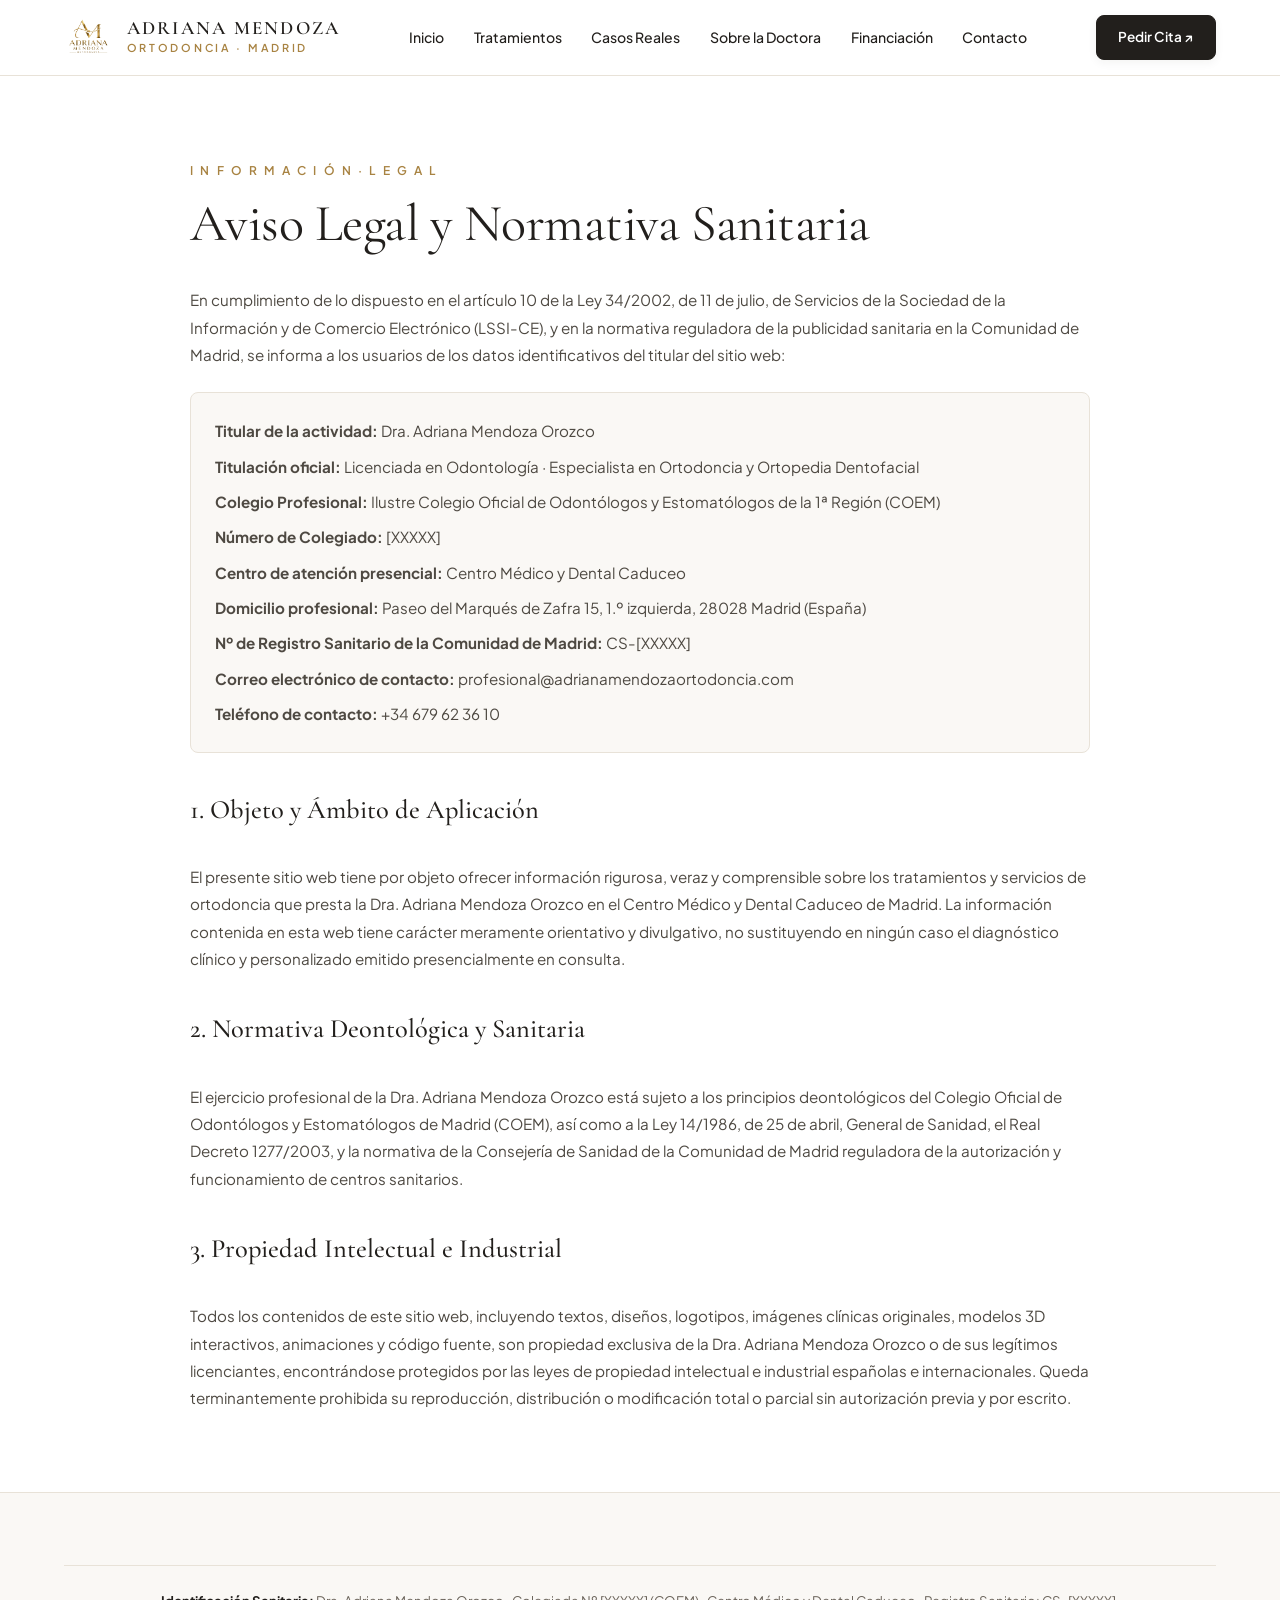
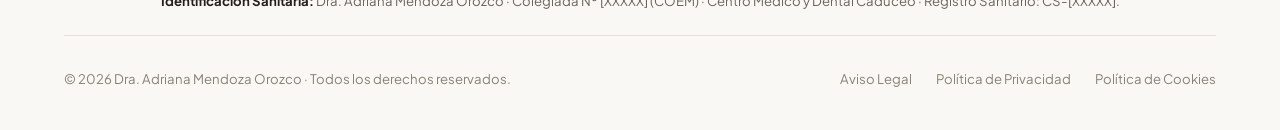
==== aviso-legal.html @ c7dea071 "Add files via upload" ====
<!DOCTYPE html>
<html lang="es">
<head>
  <meta charset="UTF-8">
  <meta name="viewport" content="width=device-width, initial-scale=1.0">
  <title>Aviso Legal y Datos Identificativos | Dra. Adriana Mendoza Orozco</title>
  <meta name="description" content="Información legal y datos identificativos de la Dra. Adriana Mendoza Orozco, ortodoncista colegiada en Madrid (COEM). Centro Médico y Dental Caduceo.">
  <link rel="canonical" href="https://adrianamendozaortodoncia.com/aviso-legal.html">

  <link rel="icon" type="image/png" href="img/logo.png">
  <link rel="preconnect" href="https://fonts.googleapis.com">
  <link rel="preconnect" href="https://fonts.gstatic.com" crossorigin>
  <link href="https://fonts.googleapis.com/css2?family=Cormorant+Garamond:ital,wght@0,400;0,500;0,600;0,700;1,400;1,600&family=Plus+Jakarta+Sans:wght@300;400;500;600;700&display=swap" rel="stylesheet">
  <link rel="stylesheet" href="css/main.css">
</head>
<body>

  <!-- Sticky Header -->
  <header class="site-header" id="siteHeader">
    <div class="container header-container">
      <a href="index.html" class="header-brand" aria-label="Dra. Adriana Mendoza Orozco">
        <img src="img/logo.png" alt="Logotipo Dra. Adriana Mendoza" class="header-logo">
        <div class="header-brand-info">
          <span class="header-brand-name">Adriana Mendoza</span>
          <span class="header-brand-sub">Ortodoncia · Madrid</span>
        </div>
      </a>

      <nav class="nav-desktop" aria-label="Navegación principal">
        <a href="index.html" class="nav-item">Inicio</a>
        <a href="tratamientos.html" class="nav-item">Tratamientos</a>
        <a href="casos-reales.html" class="nav-item">Casos Reales</a>
        <a href="sobre-la-doctora.html" class="nav-item">Sobre la Doctora</a>
        <a href="financiacion-y-primera-visita.html" class="nav-item">Financiación</a>
        <a href="contacto.html" class="nav-item">Contacto</a>
      </nav>

      <div class="header-actions">
        <a href="contacto.html" class="btn btn-primary header-cta-btn">Pedir Cita ↗</a>
        <button class="mobile-toggle" id="mobileMenuToggle" aria-label="Abrir menú" aria-expanded="false">☰</button>
      </div>
    </div>
  </header>

  <!-- Page Content -->
  <main class="container container-narrow section-padding">
    <span class="overline">I N F O R M A C I Ó N · L E G A L</span>
    <h1 class="h1-title" style="margin-bottom: 2rem;">Aviso Legal y Normativa Sanitaria</h1>

    <div style="font-size: 0.95rem; line-height: 1.8; color: var(--color-text-body); display: flex; flex-direction: column; gap: 1.5rem;">
      <p>
        En cumplimiento de lo dispuesto en el artículo 10 de la Ley 34/2002, de 11 de julio, de Servicios de la Sociedad de la Información y de Comercio Electrónico (LSSI-CE), y en la normativa reguladora de la publicidad sanitaria en la Comunidad de Madrid, se informa a los usuarios de los datos identificativos del titular del sitio web:
      </p>

      <div style="background: var(--color-bg-warm); border: 1px solid var(--color-border); border-radius: var(--radius-sm); padding: 1.5rem;">
        <ul style="list-style: none; display: flex; flex-direction: column; gap: 0.5rem;">
          <li><strong>Titular de la actividad:</strong> Dra. Adriana Mendoza Orozco</li>
          <li><strong>Titulación oficial:</strong> Licenciada en Odontología · Especialista en Ortodoncia y Ortopedia Dentofacial</li>
          <li><strong>Colegio Profesional:</strong> Ilustre Colegio Oficial de Odontólogos y Estomatólogos de la 1ª Región (COEM)</li>
          <li><strong>Número de Colegiado:</strong> [XXXXX]</li>
          <li><strong>Centro de atención presencial:</strong> Centro Médico y Dental Caduceo</li>
          <li><strong>Domicilio profesional:</strong> Paseo del Marqués de Zafra 15, 1.º izquierda, 28028 Madrid (España)</li>
          <li><strong>Nº de Registro Sanitario de la Comunidad de Madrid:</strong> CS-[XXXXX]</li>
          <li><strong>Correo electrónico de contacto:</strong> profesional@adrianamendozaortodoncia.com</li>
          <li><strong>Teléfono de contacto:</strong> +34 679 62 36 10</li>
        </ul>
      </div>

      <h2 class="h3-title" style="margin-top: 1rem;">1. Objeto y Ámbito de Aplicación</h2>
      <p>
        El presente sitio web tiene por objeto ofrecer información rigurosa, veraz y comprensible sobre los tratamientos y servicios de ortodoncia que presta la Dra. Adriana Mendoza Orozco en el Centro Médico y Dental Caduceo de Madrid. La información contenida en esta web tiene carácter meramente orientativo y divulgativo, no sustituyendo en ningún caso el diagnóstico clínico y personalizado emitido presencialmente en consulta.
      </p>

      <h2 class="h3-title" style="margin-top: 1rem;">2. Normativa Deontológica y Sanitaria</h2>
      <p>
        El ejercicio profesional de la Dra. Adriana Mendoza Orozco está sujeto a los principios deontológicos del Colegio Oficial de Odontólogos y Estomatólogos de Madrid (COEM), así como a la Ley 14/1986, de 25 de abril, General de Sanidad, el Real Decreto 1277/2003, y la normativa de la Consejería de Sanidad de la Comunidad de Madrid reguladora de la autorización y funcionamiento de centros sanitarios.
      </p>

      <h2 class="h3-title" style="margin-top: 1rem;">3. Propiedad Intelectual e Industrial</h2>
      <p>
        Todos los contenidos de este sitio web, incluyendo textos, diseños, logotipos, imágenes clínicas originales, modelos 3D interactivos, animaciones y código fuente, son propiedad exclusiva de la Dra. Adriana Mendoza Orozco o de sus legítimos licenciantes, encontrándose protegidos por las leyes de propiedad intelectual e industrial españolas e internacionales. Queda terminantemente prohibida su reproducción, distribución o modificación total o parcial sin autorización previa y por escrito.
      </p>
    </div>
  </main>

  <!-- Sanitary Footer -->
  <footer class="site-footer">
    <div class="container">
      <div class="footer-sanitary-box">
        <strong>Identificación Sanitaria:</strong> Dra. Adriana Mendoza Orozco · Colegiada Nº [XXXXX] (COEM) · Centro Médico y Dental Caduceo · Registro Sanitario: CS-[XXXXX].
      </div>
      <div class="footer-bottom">
        <div>© 2026 Dra. Adriana Mendoza Orozco · Todos los derechos reservados.</div>
        <div class="footer-legal-links">
          <a href="aviso-legal.html">Aviso Legal</a>
          <a href="politica-privacidad.html">Política de Privacidad</a>
          <a href="politica-cookies.html">Política de Cookies</a>
        </div>
      </div>
    </div>
  </footer>

  <script src="js/main.js"></script>
</body>
</html>
---- css/main.css ----
/* ==========================================================================
   Dra. Adriana Mendoza Orozco · Ortodoncia en Madrid (Barrio de Salamanca)
   Design System, Accessibility (WCAG 2.1 AA) & Responsive Architecture
   ========================================================================== */

:root {
  /* Color Palette - WCAG 2.1 AA Compliant */
  --color-bg-white: #FFFFFF;
  --color-bg-warm: #FAF8F5;
  --color-bg-alt: #F4EFEB;
  --color-bg-subtle: #F7F4EF;
  
  --color-text-main: #221F1C;   /* Deep Espresso: High Contrast > 11:1 on white */
  --color-text-body: #4E4942;   /* Slate Taupe: Contrast > 6.5:1 on white */
  --color-text-muted: #6B645B;  /* Muted: Contrast > 4.6:1 on white (WCAG AA compliant) */
  --color-text-light: #8A8175;
  
  /* Calibrated Gold Tone (contrast >= 4.5:1 on dark, strictly used for borders, icons & >=24px headings) */
  --color-gold: #A88342;
  --color-gold-hover: #8D6B30;
  --color-gold-light: rgba(168, 131, 66, 0.08);
  --color-gold-border: rgba(168, 131, 66, 0.3);

  --color-border: #E8E2D8;
  --color-border-subtle: #F0EAE1;
  --color-border-focus: #A88342;

  --color-accent-green: #1F7A46;
  --color-accent-green-bg: #EAF5EE;
  
  /* Shadows */
  --shadow-xs: 0 1px 3px rgba(34, 31, 28, 0.04);
  --shadow-sm: 0 3px 10px rgba(34, 31, 28, 0.05);
  --shadow-md: 0 8px 24px rgba(34, 31, 28, 0.07);
  --shadow-lg: 0 16px 40px rgba(34, 31, 28, 0.09);
  --shadow-float: 0 12px 32px rgba(168, 131, 66, 0.15);

  /* Typography */
  --font-serif: 'Cormorant Garamond', Georgia, serif;
  --font-sans: 'Plus Jakarta Sans', -apple-system, BlinkMacSystemFont, "Segoe UI", Roboto, sans-serif;
  
  /* Layout */
  --header-height: 76px;
  --max-width: 1200px;
  --max-width-narrow: 900px;
  --radius-sm: 8px;
  --radius-md: 14px;
  --radius-lg: 20px;
  --radius-full: 9999px;

  /* Transitions */
  --transition-fast: all 0.2s cubic-bezier(0.16, 1, 0.3, 1);
  --transition-smooth: all 0.35s cubic-bezier(0.16, 1, 0.3, 1);
}

/* Reset & Box Model */
*, *::before, *::after {
  box-sizing: border-box;
  margin: 0;
  padding: 0;
}

html {
  scroll-behavior: smooth;
  font-size: 16px;
  -webkit-text-size-adjust: 100%;
}

body {
  font-family: var(--font-sans);
  background-color: var(--color-bg-white);
  color: var(--color-text-body);
  line-height: 1.65;
  font-weight: 400;
  overflow-x: hidden;
  -webkit-font-smoothing: antialiased;
  -moz-osx-font-smoothing: grayscale;
}

img {
  max-width: 100%;
  height: auto;
  display: block;
}

a {
  color: inherit;
  text-decoration: none;
  transition: var(--transition-fast);
}

button {
  font-family: inherit;
  cursor: pointer;
  border: none;
  background: none;
  transition: var(--transition-fast);
}

/* ==========================================================================
   Typography & Helper Classes
   ========================================================================== */
.font-serif { font-family: var(--font-serif); }
.font-sans { font-family: var(--font-sans); }

.gold-italic {
  font-family: var(--font-serif);
  font-style: italic;
  font-weight: 500;
  color: var(--color-gold);
}

.text-gold { color: var(--color-gold); }
.text-main { color: var(--color-text-main); }
.text-muted { color: var(--color-text-muted); }

.overline {
  font-size: 0.75rem;
  font-weight: 600;
  letter-spacing: 0.22em;
  text-transform: uppercase;
  color: var(--color-gold);
  margin-bottom: 0.85rem;
  display: inline-block;
}

.badge-location {
  display: inline-flex;
  align-items: center;
  gap: 0.5rem;
  background: var(--color-bg-warm);
  border: 1px solid var(--color-gold-border);
  padding: 0.4rem 1rem;
  border-radius: var(--radius-full);
  font-size: 0.825rem;
  font-weight: 600;
  color: var(--color-text-main);
  margin-bottom: 1.25rem;
  letter-spacing: 0.02em;
}

.badge-location span.pin {
  color: var(--color-gold);
}

.h1-title {
  font-family: var(--font-serif);
  font-size: 3.25rem;
  font-weight: 400;
  line-height: 1.15;
  color: var(--color-text-main);
  margin-bottom: 1.25rem;
  letter-spacing: -0.01em;
}

.h2-title {
  font-family: var(--font-serif);
  font-size: 2.5rem;
  font-weight: 400;
  line-height: 1.2;
  color: var(--color-text-main);
  margin-bottom: 1.25rem;
}

.h3-title {
  font-family: var(--font-serif);
  font-size: 1.65rem;
  font-weight: 500;
  line-height: 1.3;
  color: var(--color-text-main);
  margin-bottom: 0.75rem;
}

@media (max-width: 768px) {
  .h1-title { font-size: 2.35rem; }
  .h2-title { font-size: 1.95rem; }
  .h3-title { font-size: 1.45rem; }
}

.lead-text {
  font-size: 1.1rem;
  line-height: 1.7;
  color: var(--color-text-body);
  max-width: 680px;
}

.container {
  width: 100%;
  max-width: var(--max-width);
  margin: 0 auto;
  padding: 0 1.5rem;
}

.container-narrow {
  max-width: var(--max-width-narrow);
}

.section-padding {
  padding: 5rem 0;
}

.section-padding-sm {
  padding: 3.5rem 0;
}

.bg-warm {
  background-color: var(--color-bg-warm);
}

.bg-white {
  background-color: var(--color-bg-white);
}

.text-center { text-align: center; }

/* ==========================================================================
   Buttons & CTAs
   ========================================================================== */
.btn {
  display: inline-flex;
  align-items: center;
  justify-content: center;
  gap: 0.6rem;
  padding: 0.9rem 1.85rem;
  font-size: 0.925rem;
  font-weight: 600;
  border-radius: var(--radius-sm);
  transition: var(--transition-smooth);
  cursor: pointer;
  text-align: center;
  min-height: 48px; /* Touch target >= 44px */
}

.btn-primary {
  background-color: var(--color-text-main);
  color: #FFFFFF;
  border: 1px solid var(--color-text-main);
  box-shadow: var(--shadow-sm);
}

.btn-primary:hover {
  background-color: var(--color-gold);
  border-color: var(--color-gold);
  color: #FFFFFF;
  transform: translateY(-2px);
  box-shadow: var(--shadow-md);
}

.btn-secondary {
  background-color: transparent;
  color: var(--color-text-main);
  border: 1px solid #C4B7A5;
}

.btn-secondary:hover {
  background-color: var(--color-bg-warm);
  border-color: var(--color-gold);
  color: var(--color-gold);
  transform: translateY(-1px);
}

.btn-gold {
  background-color: var(--color-gold);
  color: #FFFFFF;
  border: 1px solid var(--color-gold);
}

.btn-gold:hover {
  background-color: var(--color-gold-hover);
  border-color: var(--color-gold-hover);
  color: #FFFFFF;
  transform: translateY(-2px);
  box-shadow: var(--shadow-float);
}

.btn-whatsapp {
  background-color: #25D366;
  color: #FFFFFF;
  border: 1px solid #25D366;
  display: inline-flex;
  align-items: center;
  gap: 0.5rem;
}

.btn-whatsapp:hover {
  background-color: #1EBE5D;
  border-color: #1EBE5D;
  color: #FFFFFF;
  transform: translateY(-2px);
  box-shadow: 0 6px 18px rgba(37, 211, 102, 0.25);
}

.btn-whatsapp svg {
  width: 19px;
  height: 19px;
  fill: currentColor;
}

.link-arrow {
  display: inline-flex;
  align-items: center;
  gap: 0.4rem;
  font-size: 0.925rem;
  font-weight: 600;
  color: var(--color-text-main);
}

.link-arrow:hover {
  color: var(--color-gold);
  gap: 0.65rem;
}

/* ==========================================================================
   Sticky Header & Subpage Navigation
   ========================================================================== */
.site-header {
  position: sticky;
  top: 0;
  left: 0;
  right: 0;
  height: var(--header-height);
  background: rgba(255, 255, 255, 0.96);
  backdrop-filter: blur(12px);
  -webkit-backdrop-filter: blur(12px);
  border-bottom: 1px solid var(--color-border);
  z-index: 1000;
  transition: var(--transition-fast);
}

.header-container {
  display: flex;
  align-items: center;
  justify-content: space-between;
  height: 100%;
}

.header-brand {
  display: flex;
  align-items: center;
  gap: 0.85rem;
}

.header-logo {
  height: 48px;
  width: auto;
  object-fit: contain;
}

.header-brand-info {
  display: flex;
  flex-direction: column;
}

.header-brand-name {
  font-family: var(--font-serif);
  font-size: 1.18rem;
  letter-spacing: 0.12em;
  font-weight: 600;
  color: var(--color-text-main);
  text-transform: uppercase;
  line-height: 1.1;
}

.header-brand-sub {
  font-size: 0.68rem;
  letter-spacing: 0.25em;
  text-transform: uppercase;
  color: var(--color-gold);
  font-weight: 600;
}

.nav-desktop {
  display: flex;
  align-items: center;
  gap: 1.85rem;
}

.nav-item {
  font-size: 0.88rem;
  font-weight: 500;
  color: var(--color-text-main);
  position: relative;
  padding: 0.4rem 0;
}

.nav-item::after {
  content: '';
  position: absolute;
  bottom: 0;
  left: 0;
  width: 0%;
  height: 2px;
  background-color: var(--color-gold);
  transition: var(--transition-fast);
}

.nav-item:hover::after,
.nav-item.is-active::after {
  width: 100%;
}

.nav-item.is-active {
  color: var(--color-gold);
  font-weight: 600;
}

.header-actions {
  display: flex;
  align-items: center;
  gap: 1rem;
}

.header-cta-btn {
  padding: 0.65rem 1.35rem;
  font-size: 0.85rem;
  min-height: 42px;
}

/* Mobile Toggle */
.mobile-toggle {
  display: none;
  background: none;
  border: none;
  font-size: 1.6rem;
  color: var(--color-text-main);
  padding: 0.5rem;
  cursor: pointer;
  min-height: 44px;
  min-width: 44px;
}

/* Mobile Drawer */
.mobile-drawer {
  display: none;
  position: fixed;
  top: var(--header-height);
  left: 0;
  right: 0;
  background: var(--color-bg-white);
  border-bottom: 1px solid var(--color-border);
  box-shadow: var(--shadow-lg);
  padding: 1.75rem 1.5rem 2.25rem;
  flex-direction: column;
  gap: 1.25rem;
  z-index: 999;
}

.mobile-drawer.is-open {
  display: flex;
}

.mobile-drawer .nav-item {
  font-size: 1.05rem;
  padding: 0.6rem 0;
  border-bottom: 1px solid var(--color-border-subtle);
}

@media (max-width: 992px) {
  .nav-desktop { display: none; }
  .mobile-toggle { display: block; }
}

/* ==========================================================================
   Hero Section: Editorial Split Layout (Zero Dead Space)
   ========================================================================== */
.hero-split {
  padding: 4rem 0 3.5rem;
  background: linear-gradient(180deg, #FFFFFF 0%, #FAF8F5 100%);
  border-bottom: 1px solid var(--color-border);
}

.hero-grid {
  display: grid;
  grid-template-columns: 1.15fr 0.85fr;
  gap: 3.5rem;
  align-items: center;
}

@media (max-width: 900px) {
  .hero-grid {
    grid-template-columns: 1fr;
    gap: 2.5rem;
  }
}

.hero-content {
  text-align: left;
}

.hero-desc {
  font-size: 1.08rem;
  line-height: 1.7;
  color: var(--color-text-body);
  margin-bottom: 2.25rem;
  max-width: 580px;
}

.hero-buttons {
  display: flex;
  align-items: center;
  gap: 1.25rem;
  margin-bottom: 2.5rem;
  flex-wrap: wrap;
}

.hero-trust-bar {
  display: flex;
  align-items: center;
  gap: 2rem;
  border-top: 1px solid var(--color-border);
  padding-top: 1.5rem;
  flex-wrap: wrap;
}

.trust-item {
  display: flex;
  align-items: center;
  gap: 0.45rem;
  font-size: 0.85rem;
  color: var(--color-text-body);
  font-weight: 500;
}

.trust-item span.icon {
  color: var(--color-gold);
}

.hero-image-wrap {
  position: relative;
  max-width: 440px;
  margin: 0 auto;
}

.hero-doctor-img {
  width: 100%;
  height: auto;
  aspect-ratio: 1/1.1;
  object-fit: cover;
  border-radius: var(--radius-lg);
  box-shadow: var(--shadow-lg);
  border: 1px solid var(--color-border);
}

.hero-floating-card {
  position: absolute;
  bottom: -1.25rem;
  left: -1.25rem;
  background: rgba(255, 255, 255, 0.96);
  backdrop-filter: blur(8px);
  padding: 0.9rem 1.25rem;
  border-radius: var(--radius-md);
  box-shadow: var(--shadow-md);
  border: 1px solid var(--color-border);
  display: flex;
  align-items: center;
  gap: 0.85rem;
}

.google-stars {
  color: #F4B400;
  font-size: 1rem;
}

.floating-card-rating {
  font-weight: 700;
  font-size: 1.15rem;
  color: var(--color-text-main);
  line-height: 1;
}

.floating-card-label {
  font-size: 0.75rem;
  color: var(--color-text-muted);
}

/* ==========================================================================
   Interactive 3D Dental Experience (Star Feature)
   ========================================================================== */
.section-3d-experience {
  padding: 5rem 0;
  background-color: #FFFFFF;
  border-bottom: 1px solid var(--color-border);
  position: relative;
}

.experience-header {
  text-align: center;
  max-width: 760px;
  margin: 0 auto 3rem;
}

.canvas-3d-container {
  width: 100%;
  height: 500px;
  position: relative;
  border-radius: var(--radius-lg);
  overflow: hidden;
  background: radial-gradient(circle at center, #FDFDFD 0%, #F5F1EB 100%);
  border: 1px solid var(--color-border);
  box-shadow: var(--shadow-md);
}

@media (max-width: 768px) {
  .canvas-3d-container {
    height: 380px;
  }
}

#dentalCanvas {
  width: 100%;
  height: 100%;
  display: block;
}

.simulation-controls-panel {
  margin-top: 1.75rem;
  background: var(--color-bg-warm);
  border: 1px solid var(--color-border);
  border-radius: var(--radius-md);
  padding: 1.75rem 2rem;
  box-shadow: var(--shadow-sm);
  display: flex;
  flex-direction: column;
  gap: 1.25rem;
}

.slider-top-row {
  display: flex;
  align-items: center;
  justify-content: space-between;
  flex-wrap: wrap;
  gap: 1rem;
}

.slider-label {
  font-size: 0.95rem;
  font-weight: 600;
  color: var(--color-text-main);
  display: flex;
  align-items: center;
  gap: 0.5rem;
}

.slider-month-badge {
  background: var(--color-gold);
  color: #FFFFFF;
  padding: 0.25rem 0.75rem;
  border-radius: var(--radius-full);
  font-size: 0.85rem;
  font-weight: 700;
}

.slider-track-wrap {
  position: relative;
  width: 100%;
}

.ortho-slider {
  width: 100%;
  height: 8px;
  -webkit-appearance: none;
  appearance: none;
  background: #E0D7CB;
  border-radius: 4px;
  outline: none;
  cursor: pointer;
}

.ortho-slider::-webkit-slider-thumb {
  -webkit-appearance: none;
  appearance: none;
  width: 26px;
  height: 26px;
  border-radius: 50%;
  background: var(--color-gold);
  border: 3px solid #FFFFFF;
  box-shadow: 0 2px 8px rgba(0,0,0,0.25);
  cursor: pointer;
  transition: transform 0.15s ease;
}

.ortho-slider::-webkit-slider-thumb:hover {
  transform: scale(1.18);
}

.slider-ticks {
  display: flex;
  justify-content: space-between;
  font-size: 0.75rem;
  color: var(--color-text-muted);
  margin-top: 0.4rem;
}

.aligner-toggle-wrap {
  display: flex;
  align-items: center;
  gap: 0.75rem;
  font-size: 0.88rem;
  color: var(--color-text-body);
  cursor: pointer;
}

.aligner-toggle-wrap input[type="checkbox"] {
  accent-color: var(--color-gold);
  width: 18px;
  height: 18px;
  cursor: pointer;
}

/* Hotspots in 3D scene */
.hotspots-grid {
  display: grid;
  grid-template-columns: repeat(3, 1fr);
  gap: 1.5rem;
  margin-top: 2rem;
}

@media (max-width: 768px) {
  .hotspots-grid {
    grid-template-columns: 1fr;
    gap: 1rem;
  }
}

.hotspot-card {
  background: var(--color-bg-white);
  border: 1px solid var(--color-border);
  border-radius: var(--radius-sm);
  padding: 1.25rem;
  box-shadow: var(--shadow-xs);
  transition: var(--transition-fast);
}

.hotspot-card:hover {
  border-color: var(--color-gold);
  transform: translateY(-2px);
}

.hotspot-num {
  font-size: 0.75rem;
  font-weight: 700;
  color: var(--color-gold);
  text-transform: uppercase;
  letter-spacing: 0.1em;
  margin-bottom: 0.35rem;
}

.hotspot-title {
  font-size: 1rem;
  font-weight: 600;
  color: var(--color-text-main);
  margin-bottom: 0.35rem;
}

.hotspot-desc {
  font-size: 0.85rem;
  color: var(--color-text-muted);
  line-height: 1.5;
}

/* ==========================================================================
   Before / After Interactive Slider (Casos Reales)
   ========================================================================== */
.section-before-after {
  padding: 5rem 0;
  background-color: var(--color-bg-warm);
}

.ba-slider-container {
  max-width: 860px;
  margin: 0 auto;
  position: relative;
  border-radius: var(--radius-md);
  overflow: hidden;
  box-shadow: var(--shadow-lg);
  border: 1px solid var(--color-border);
  user-select: none;
  background: #000;
}

.ba-image-wrapper {
  position: relative;
  width: 100%;
  height: 480px;
}

@media (max-width: 768px) {
  .ba-image-wrapper {
    height: 320px;
  }
}

.ba-img {
  width: 100%;
  height: 100%;
  object-fit: cover;
  position: absolute;
  top: 0;
  left: 0;
}

.ba-img-after-overlay {
  position: absolute;
  top: 0;
  left: 0;
  width: 50%;
  height: 100%;
  overflow: hidden;
  border-right: 3px solid #FFFFFF;
  box-shadow: 2px 0 10px rgba(0,0,0,0.3);
}

.ba-img-after-overlay img {
  position: absolute;
  top: 0;
  left: 0;
  height: 100%;
  max-width: none;
}

.ba-handle {
  position: absolute;
  top: 50%;
  left: 50%;
  transform: translate(-50%, -50%);
  width: 44px;
  height: 44px;
  background: #FFFFFF;
  border-radius: 50%;
  box-shadow: 0 4px 16px rgba(0,0,0,0.3);
  display: flex;
  align-items: center;
  justify-content: center;
  cursor: ew-resize;
  z-index: 10;
}

.ba-handle::before, .ba-handle::after {
  content: '';
  width: 0;
  height: 0;
  border-top: 5px solid transparent;
  border-bottom: 5px solid transparent;
}
.ba-handle::before {
  border-right: 6px solid var(--color-text-main);
  margin-right: 3px;
}
.ba-handle::after {
  border-left: 6px solid var(--color-text-main);
  margin-left: 3px;
}

.ba-badge {
  position: absolute;
  bottom: 1.25rem;
  padding: 0.35rem 0.85rem;
  background: rgba(34, 31, 28, 0.75);
  backdrop-filter: blur(4px);
  color: #FFFFFF;
  font-size: 0.78rem;
  font-weight: 600;
  border-radius: var(--radius-sm);
  letter-spacing: 0.05em;
  text-transform: uppercase;
}

.ba-badge-before { right: 1.25rem; }
.ba-badge-after { left: 1.25rem; z-index: 5; }

.ba-card-info {
  background: var(--color-bg-white);
  padding: 1.5rem 2rem;
  border-radius: 0 0 var(--radius-md) var(--radius-md);
  border: 1px solid var(--color-border);
  border-top: none;
  display: flex;
  justify-content: space-between;
  align-items: center;
  flex-wrap: wrap;
  gap: 1rem;
}

.ba-patient-detail {
  font-size: 0.95rem;
  font-weight: 600;
  color: var(--color-text-main);
}

.ba-patient-meta {
  font-size: 0.825rem;
  color: var(--color-text-muted);
}

/* ==========================================================================
   Treatments Grid (Categorized)
   ========================================================================== */
.treatments-grid {
  display: grid;
  grid-template-columns: repeat(2, 1fr);
  gap: 2rem;
  margin-top: 3rem;
}

@media (max-width: 768px) {
  .treatments-grid {
    grid-template-columns: 1fr;
  }
}

.treatment-card {
  background: var(--color-bg-white);
  border: 1px solid var(--color-border);
  border-radius: var(--radius-md);
  overflow: hidden;
  box-shadow: var(--shadow-sm);
  transition: var(--transition-smooth);
  display: flex;
  flex-direction: column;
}

.treatment-card:hover {
  transform: translateY(-4px);
  border-color: var(--color-gold-border);
  box-shadow: var(--shadow-md);
}

.treatment-card-img {
  width: 100%;
  height: 240px;
  object-fit: cover;
  transition: transform 0.6s ease;
}

.treatment-card:hover .treatment-card-img {
  transform: scale(1.03);
}

.treatment-card-body {
  padding: 2rem;
  display: flex;
  flex-direction: column;
  flex-grow: 1;
}

.treatment-card-tag {
  font-size: 0.75rem;
  font-weight: 700;
  color: var(--color-gold);
  text-transform: uppercase;
  letter-spacing: 0.15em;
  margin-bottom: 0.5rem;
}

.treatment-card-title {
  font-family: var(--font-serif);
  font-size: 1.65rem;
  font-weight: 500;
  color: var(--color-text-main);
  margin-bottom: 0.75rem;
  line-height: 1.25;
}

.treatment-card-text {
  font-size: 0.925rem;
  color: var(--color-text-body);
  line-height: 1.65;
  margin-bottom: 1.5rem;
  flex-grow: 1;
}

.treatment-card-features {
  list-style: none;
  margin-bottom: 1.5rem;
  border-top: 1px solid var(--color-border-subtle);
  padding-top: 1rem;
}

.treatment-card-features li {
  font-size: 0.85rem;
  color: var(--color-text-muted);
  display: flex;
  align-items: center;
  gap: 0.5rem;
  margin-bottom: 0.4rem;
}

.treatment-card-features li span {
  color: var(--color-gold);
}

/* ==========================================================================
   Prueba Social & Google Reviews
   ========================================================================== */
.section-social-proof {
  padding: 5rem 0;
  background-color: var(--color-bg-white);
  border-bottom: 1px solid var(--color-border);
}

.proof-score-banner {
  text-align: center;
  margin-bottom: 3rem;
}

.proof-score-stars {
  color: #F4B400;
  font-size: 1.5rem;
  margin-bottom: 0.5rem;
}

.proof-score-text {
  font-size: 1.35rem;
  font-family: var(--font-serif);
  font-weight: 600;
  color: var(--color-text-main);
}

.proof-score-sub {
  font-size: 0.9rem;
  color: var(--color-text-muted);
}

.reviews-grid {
  display: grid;
  grid-template-columns: repeat(3, 1fr);
  gap: 1.75rem;
}

@media (max-width: 900px) {
  .reviews-grid {
    grid-template-columns: 1fr;
  }
}

.review-card {
  background: var(--color-bg-warm);
  border: 1px solid var(--color-border);
  border-radius: var(--radius-md);
  padding: 1.75rem;
  box-shadow: var(--shadow-xs);
  display: flex;
  flex-direction: column;
}

.review-card-top {
  display: flex;
  align-items: center;
  justify-content: space-between;
  margin-bottom: 1rem;
}

.review-author {
  font-weight: 600;
  font-size: 0.95rem;
  color: var(--color-text-main);
}

.review-tag {
  font-size: 0.75rem;
  color: var(--color-text-light);
}

.review-stars {
  color: #F4B400;
  font-size: 0.9rem;
  margin-bottom: 0.75rem;
}

.review-body {
  font-size: 0.9rem;
  line-height: 1.6;
  color: var(--color-text-body);
  font-style: italic;
}

/* ==========================================================================
   Financiación y Primera Cita (Transparencia)
   ========================================================================== */
.section-financing {
  padding: 5rem 0;
  background: linear-gradient(180deg, var(--color-bg-warm) 0%, #FFFFFF 100%);
}

.financing-cards-grid {
  display: grid;
  grid-template-columns: repeat(3, 1fr);
  gap: 2rem;
  margin-top: 3rem;
}

@media (max-width: 900px) {
  .financing-cards-grid {
    grid-template-columns: 1fr;
  }
}

.financing-card {
  background: var(--color-bg-white);
  border: 1px solid var(--color-border);
  border-radius: var(--radius-md);
  padding: 2.25rem 1.75rem;
  text-align: center;
  box-shadow: var(--shadow-sm);
  display: flex;
  flex-direction: column;
  align-items: center;
  transition: var(--transition-fast);
}

.financing-card:hover {
  border-color: var(--color-gold);
  transform: translateY(-3px);
  box-shadow: var(--shadow-md);
}

.financing-icon {
  width: 56px;
  height: 56px;
  border-radius: 50%;
  background: var(--color-gold-light);
  color: var(--color-gold);
  display: flex;
  align-items: center;
  justify-content: center;
  font-size: 1.5rem;
  margin-bottom: 1.25rem;
}

.financing-title {
  font-family: var(--font-serif);
  font-size: 1.45rem;
  font-weight: 500;
  color: var(--color-text-main);
  margin-bottom: 0.75rem;
}

.financing-desc {
  font-size: 0.9rem;
  line-height: 1.6;
  color: var(--color-text-body);
}

/* ==========================================================================
   Appointment Booking Widget & Contact
   ========================================================================== */
.section-booking {
  padding: 5rem 0;
  background-color: #FFFFFF;
  border-top: 1px solid var(--color-border);
}

.booking-grid {
  display: grid;
  grid-template-columns: 1fr 1.15fr;
  gap: 3.5rem;
}

@media (max-width: 900px) {
  .booking-grid {
    grid-template-columns: 1fr;
    gap: 2.5rem;
  }
}

.booking-info-box {
  display: flex;
  flex-direction: column;
}

.clinic-location-card {
  background: var(--color-bg-warm);
  border: 1px solid var(--color-border);
  border-radius: var(--radius-md);
  padding: 1.75rem;
  margin-top: 2rem;
}

.clinic-location-card h4 {
  font-size: 1.05rem;
  font-weight: 600;
  color: var(--color-text-main);
  margin-bottom: 0.4rem;
}

.clinic-location-card p {
  font-size: 0.9rem;
  color: var(--color-text-body);
  line-height: 1.5;
}

.booking-card {
  background: var(--color-bg-white);
  border: 1px solid var(--color-border);
  border-radius: var(--radius-lg);
  padding: 2.5rem;
  box-shadow: var(--shadow-md);
}

@media (max-width: 500px) {
  .booking-card {
    padding: 1.5rem 1.25rem;
  }
}

.form-group {
  margin-bottom: 1.35rem;
}

.form-label {
  display: block;
  font-size: 0.88rem;
  font-weight: 600;
  color: var(--color-text-main);
  margin-bottom: 0.45rem;
}

.form-control {
  width: 100%;
  padding: 0.85rem 1rem;
  font-family: inherit;
  font-size: 0.925rem;
  color: var(--color-text-main);
  background-color: var(--color-bg-warm);
  border: 1px solid var(--color-border);
  border-radius: var(--radius-sm);
  outline: none;
  transition: var(--transition-fast);
  min-height: 48px;
}

.form-control:focus {
  background-color: #FFFFFF;
  border-color: var(--color-gold);
  box-shadow: 0 0 0 3px rgba(168, 131, 66, 0.12);
}

/* First Layer RGPD Summary Box */
.rgpd-summary-box {
  background-color: var(--color-bg-warm);
  border: 1px solid var(--color-border);
  border-radius: var(--radius-sm);
  padding: 1rem;
  font-size: 0.78rem;
  line-height: 1.5;
  color: var(--color-text-muted);
  margin: 1.5rem 0 1.25rem;
}

.rgpd-summary-title {
  font-weight: 700;
  color: var(--color-text-main);
  margin-bottom: 0.4rem;
  text-transform: uppercase;
  letter-spacing: 0.05em;
  font-size: 0.72rem;
}

.rgpd-summary-table {
  width: 100%;
  border-collapse: collapse;
}

.rgpd-summary-table td {
  padding: 0.2rem 0;
  vertical-align: top;
}

.rgpd-summary-table td.rgpd-label {
  font-weight: 600;
  color: var(--color-text-main);
  width: 110px;
}

.form-checkbox-label {
  display: flex;
  align-items: flex-start;
  gap: 0.75rem;
  font-size: 0.825rem;
  color: var(--color-text-body);
  line-height: 1.5;
  cursor: pointer;
  margin-bottom: 1.5rem;
}

.form-checkbox-label input[type="checkbox"] {
  margin-top: 0.2rem;
  accent-color: var(--color-gold);
  width: 18px;
  height: 18px;
  cursor: pointer;
}

/* ==========================================================================
   Legal Sanitary Footer
   ========================================================================== */
.site-footer {
  background-color: var(--color-bg-warm);
  border-top: 1px solid var(--color-border);
  padding: 4.5rem 0 2.5rem;
  color: var(--color-text-body);
}

.footer-grid {
  display: grid;
  grid-template-columns: 1.4fr 1fr 1fr 1fr;
  gap: 3rem;
  margin-bottom: 3.5rem;
}

@media (max-width: 900px) {
  .footer-grid {
    grid-template-columns: 1fr 1fr;
    gap: 2rem;
  }
}

@media (max-width: 600px) {
  .footer-grid {
    grid-template-columns: 1fr;
  }
}

.footer-brand-logo {
  height: 52px;
  width: auto;
  margin-bottom: 1rem;
}

.footer-bio-text {
  font-size: 0.88rem;
  line-height: 1.6;
  color: var(--color-text-muted);
  margin-bottom: 1.25rem;
}

.footer-heading {
  font-size: 0.825rem;
  font-weight: 700;
  text-transform: uppercase;
  letter-spacing: 0.15em;
  color: var(--color-gold);
  margin-bottom: 1.15rem;
}

.footer-nav-list {
  list-style: none;
  display: flex;
  flex-direction: column;
  gap: 0.65rem;
}

.footer-nav-list a {
  font-size: 0.88rem;
  color: var(--color-text-body);
}

.footer-nav-list a:hover {
  color: var(--color-gold);
}

.footer-sanitary-box {
  border-top: 1px solid var(--color-border);
  border-bottom: 1px solid var(--color-border);
  padding: 1.5rem 0;
  margin-bottom: 2rem;
  text-align: center;
  font-size: 0.825rem;
  color: var(--color-text-muted);
  line-height: 1.6;
}

.footer-sanitary-box strong {
  color: var(--color-text-main);
}

.footer-bottom {
  display: flex;
  align-items: center;
  justify-content: space-between;
  font-size: 0.825rem;
  color: var(--color-text-light);
  flex-wrap: wrap;
  gap: 1rem;
}

.footer-legal-links {
  display: flex;
  gap: 1.5rem;
}

.footer-legal-links a:hover {
  color: var(--color-gold);
}

/* ==========================================================================
   Mobile Fixed Bottom Conversion Bar
   ========================================================================== */
.mobile-bottom-bar {
  display: none;
  position: fixed;
  bottom: 0;
  left: 0;
  right: 0;
  background: rgba(255, 255, 255, 0.98);
  backdrop-filter: blur(8px);
  border-top: 1px solid var(--color-border);
  padding: 0.65rem 1rem;
  z-index: 990;
  box-shadow: 0 -4px 16px rgba(0,0,0,0.06);
}

@media (max-width: 768px) {
  .mobile-bottom-bar {
    display: flex;
    align-items: center;
    gap: 0.75rem;
  }
  body {
    padding-bottom: 64px; /* avoid content obscured by bottom bar */
  }
}

.mobile-bottom-bar .btn {
  flex: 1;
  padding: 0.65rem 1rem;
  font-size: 0.85rem;
  min-height: 44px;
}

/* ==========================================================================
   Floating WhatsApp Button
   ========================================================================== */
.floating-whatsapp-btn {
  position: fixed;
  bottom: 2rem;
  right: 2rem;
  z-index: 995;
  display: flex;
  align-items: center;
  gap: 0.5rem;
  padding: 0.75rem 1.35rem;
  background: #FFFFFF;
  border: 1px solid var(--color-border);
  border-radius: var(--radius-full);
  box-shadow: var(--shadow-md);
  font-size: 0.9rem;
  font-weight: 600;
  color: var(--color-text-main);
  transition: var(--transition-fast);
}

@media (max-width: 768px) {
  .floating-whatsapp-btn {
    display: none; /* replaced by mobile-bottom-bar on mobile */
  }
}

.floating-whatsapp-btn:hover {
  transform: translateY(-3px);
  box-shadow: 0 8px 24px rgba(37, 211, 102, 0.25);
  border-color: #25D366;
  color: #128C7E;
}

.floating-whatsapp-btn svg {
  width: 20px;
  height: 20px;
  fill: #25D366;
}
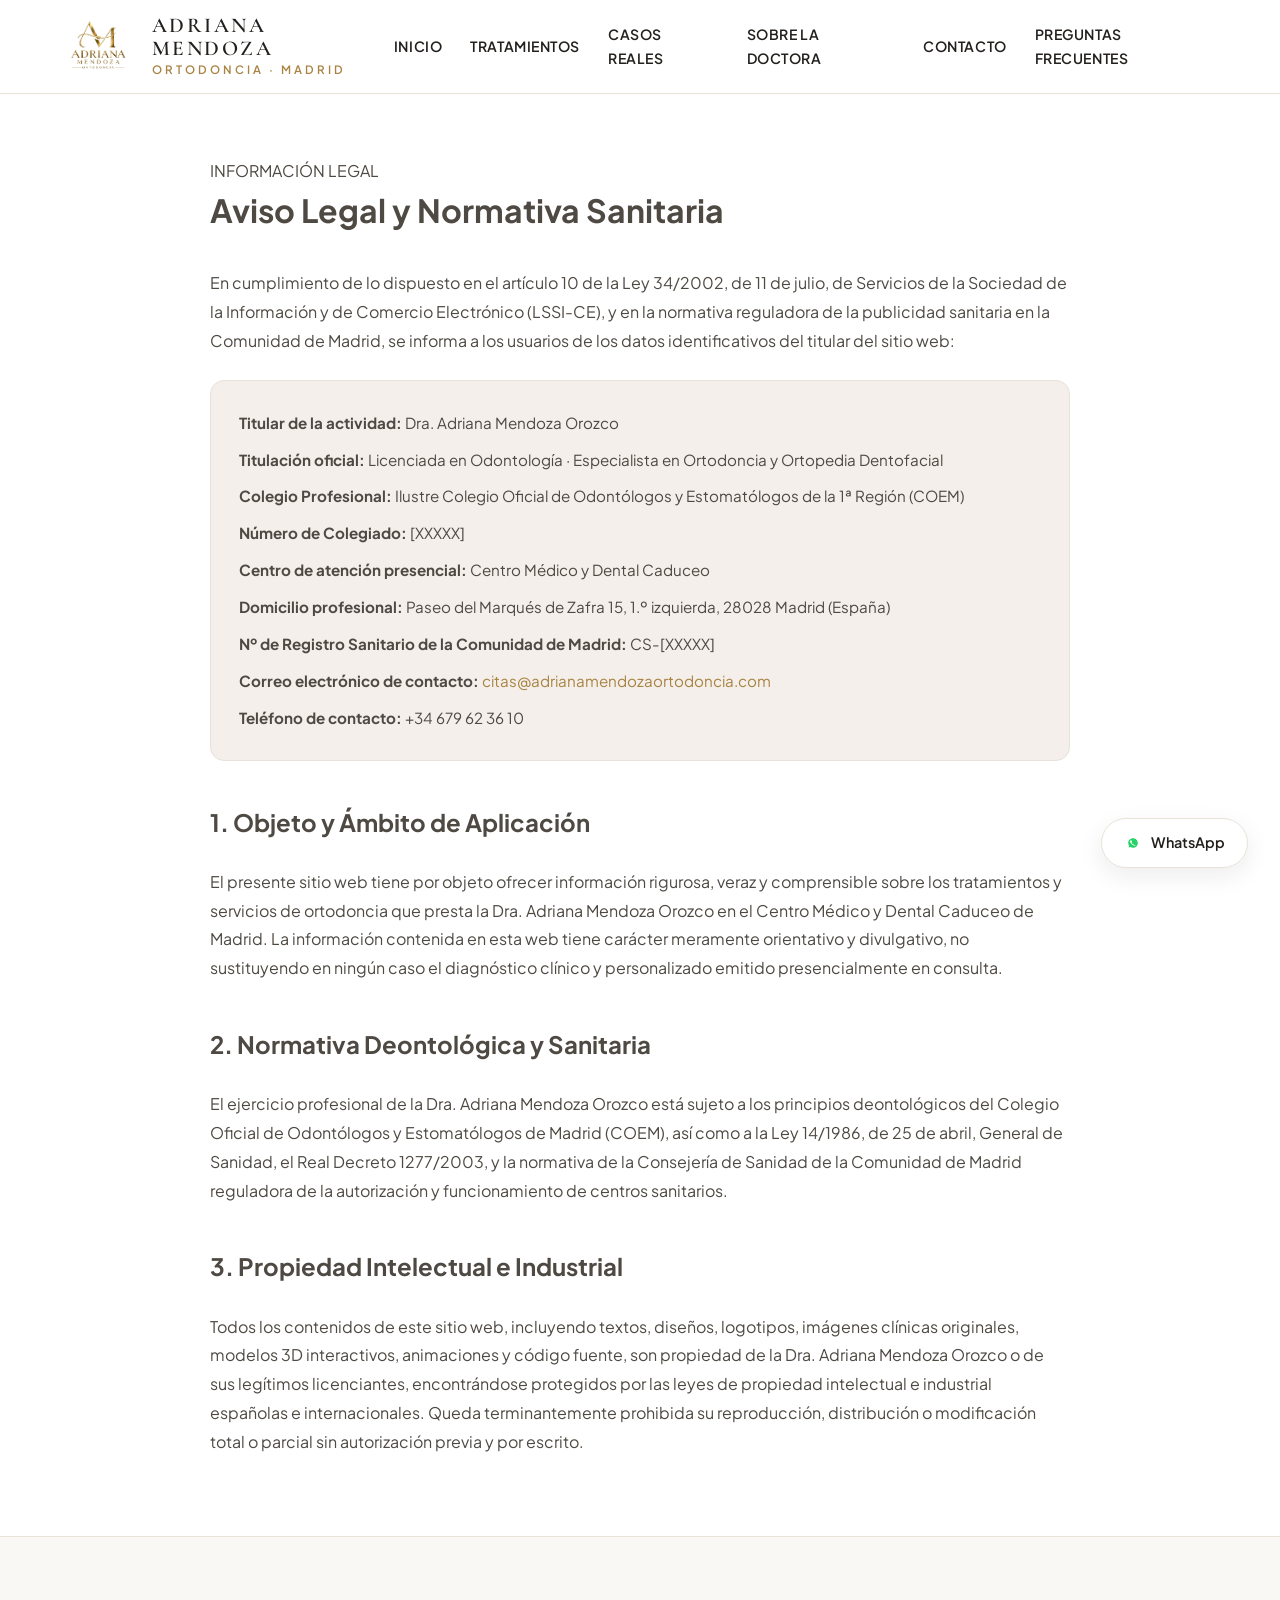
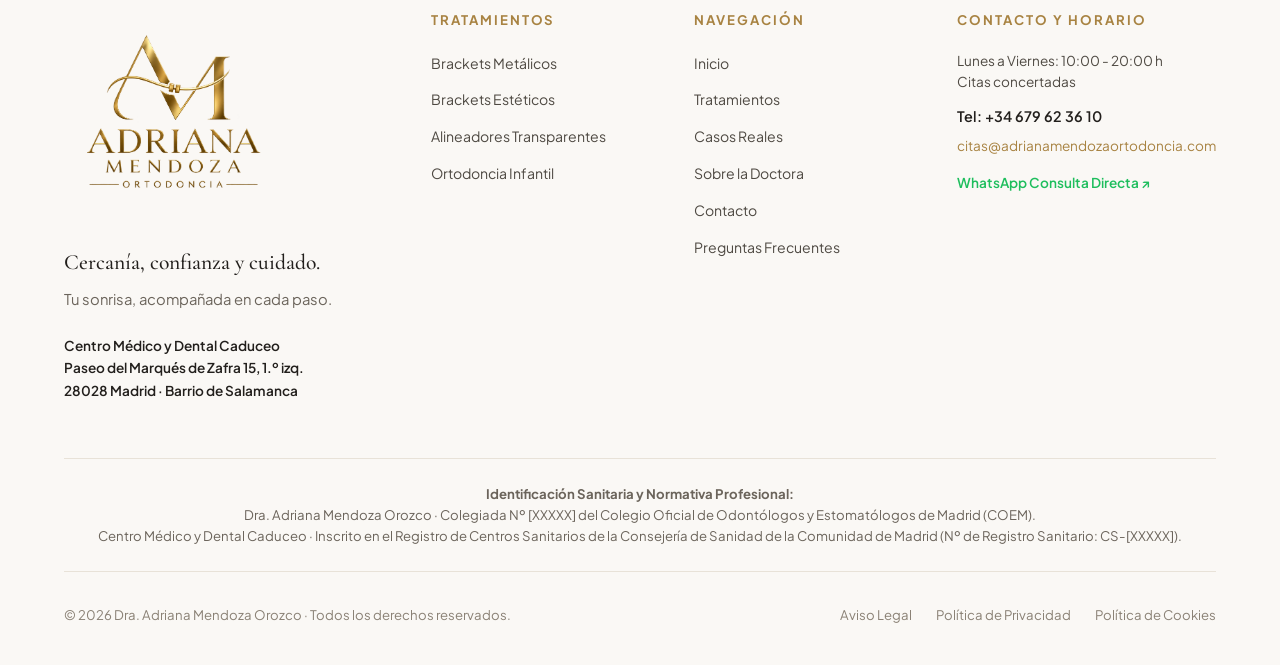
==== commit 607053e7: "Add files via upload" ====
--- a/aviso-legal.html
+++ b/aviso-legal.html
@@ -3,8 +3,9 @@
 <head>
   <meta charset="UTF-8">
   <meta name="viewport" content="width=device-width, initial-scale=1.0">
-  <title>Aviso Legal y Datos Identificativos | Dra. Adriana Mendoza Orozco</title>
-  <meta name="description" content="Información legal y datos identificativos de la Dra. Adriana Mendoza Orozco, ortodoncista colegiada en Madrid (COEM). Centro Médico y Dental Caduceo.">
+  
+  <title>Aviso Legal y Normativa Sanitaria | Dra. Adriana Mendoza · Madrid</title>
+  <meta name="description" content="Información legal y datos identificativos de la Dra. Adriana Mendoza Orozco, ortodoncista en Madrid (COEM). Centro Médico y Dental Caduceo (Barrio de Salamanca).">
   <link rel="canonical" href="https://adrianamendozaortodoncia.com/aviso-legal.html">
 
   <link rel="icon" type="image/png" href="img/logo.png">
@@ -15,45 +16,62 @@
 </head>
 <body>
 
-  <!-- Sticky Header -->
+  <!-- ========================================================================
+       Header / Navbar (Taller, Prominent Logo, Clean Menu Order)
+       ======================================================================== -->
   <header class="site-header" id="siteHeader">
     <div class="container header-container">
-      <a href="index.html" class="header-brand" aria-label="Dra. Adriana Mendoza Orozco">
-        <img src="img/logo.png" alt="Logotipo Dra. Adriana Mendoza" class="header-logo">
+      <a href="index.html" class="header-brand" aria-label="Dra. Adriana Mendoza Orozco - Inicio">
+        <img src="img/logo.png" alt="Logotipo Dra. Adriana Mendoza Ortodoncia" class="header-logo">
         <div class="header-brand-info">
           <span class="header-brand-name">Adriana Mendoza</span>
           <span class="header-brand-sub">Ortodoncia · Madrid</span>
         </div>
       </a>
 
+      <!-- Desktop Navigation Menu -->
       <nav class="nav-desktop" aria-label="Navegación principal">
         <a href="index.html" class="nav-item">Inicio</a>
         <a href="tratamientos.html" class="nav-item">Tratamientos</a>
         <a href="casos-reales.html" class="nav-item">Casos Reales</a>
         <a href="sobre-la-doctora.html" class="nav-item">Sobre la Doctora</a>
-        <a href="financiacion-y-primera-visita.html" class="nav-item">Financiación</a>
         <a href="contacto.html" class="nav-item">Contacto</a>
+        <a href="preguntas-frecuentes.html" class="nav-item">Preguntas Frecuentes</a>
       </nav>
 
-      <div class="header-actions">
-        <a href="contacto.html" class="btn btn-primary header-cta-btn">Pedir Cita ↗</a>
-        <button class="mobile-toggle" id="mobileMenuToggle" aria-label="Abrir menú" aria-expanded="false">☰</button>
+      <button class="mobile-toggle" id="mobileMenuToggle" aria-label="Abrir menú" aria-expanded="false">
+        ☰
+      </button>
+    </div>
+
+    <!-- Mobile Drawer Menu -->
+    <div class="mobile-drawer" id="mobileNavDrawer">
+      <a href="index.html" class="mobile-nav-link">Inicio</a>
+      <a href="tratamientos.html" class="mobile-nav-link">Tratamientos</a>
+      <a href="casos-reales.html" class="mobile-nav-link">Casos Reales</a>
+      <a href="sobre-la-doctora.html" class="mobile-nav-link">Sobre la Doctora</a>
+      <a href="contacto.html" class="mobile-nav-link">Contacto</a>
+      <a href="preguntas-frecuentes.html" class="mobile-nav-link">Preguntas Frecuentes</a>
+      <div style="margin-top: 1.5rem; padding-top: 1.5rem; border-top: 1px solid var(--color-border);">
+        <a href="https://wa.me/34679623610" target="_blank" rel="noopener noreferrer" class="btn btn-whatsapp" style="width: 100%;">
+          WhatsApp Directo
+        </a>
       </div>
     </div>
   </header>
 
   <!-- Page Content -->
-  <main class="container container-narrow section-padding">
-    <span class="overline">I N F O R M A C I Ó N · L E G A L</span>
-    <h1 class="h1-title" style="margin-bottom: 2rem;">Aviso Legal y Normativa Sanitaria</h1>
+  <main class="container section-padding" style="max-width: 860px; padding-top: 4rem; padding-bottom: 5rem;">
+    <span class="eyebrow">INFORMACIÓN LEGAL</span>
+    <h1 class="h1" style="margin-bottom: 2rem;">Aviso Legal y Normativa Sanitaria</h1>
 
-    <div style="font-size: 0.95rem; line-height: 1.8; color: var(--color-text-body); display: flex; flex-direction: column; gap: 1.5rem;">
+    <div style="font-size: 1rem; line-height: 1.8; color: var(--color-text-body); display: flex; flex-direction: column; gap: 1.5rem;">
       <p>
         En cumplimiento de lo dispuesto en el artículo 10 de la Ley 34/2002, de 11 de julio, de Servicios de la Sociedad de la Información y de Comercio Electrónico (LSSI-CE), y en la normativa reguladora de la publicidad sanitaria en la Comunidad de Madrid, se informa a los usuarios de los datos identificativos del titular del sitio web:
       </p>
 
-      <div style="background: var(--color-bg-warm); border: 1px solid var(--color-border); border-radius: var(--radius-sm); padding: 1.5rem;">
-        <ul style="list-style: none; display: flex; flex-direction: column; gap: 0.5rem;">
+      <div style="background: var(--color-bg-alt); border: 1px solid var(--color-border); border-radius: var(--radius-md); padding: 1.75rem;">
+        <ul style="list-style: none; display: flex; flex-direction: column; gap: 0.6rem; font-size: 0.95rem;">
           <li><strong>Titular de la actividad:</strong> Dra. Adriana Mendoza Orozco</li>
           <li><strong>Titulación oficial:</strong> Licenciada en Odontología · Especialista en Ortodoncia y Ortopedia Dentofacial</li>
           <li><strong>Colegio Profesional:</strong> Ilustre Colegio Oficial de Odontólogos y Estomatólogos de la 1ª Región (COEM)</li>
@@ -61,36 +79,100 @@
           <li><strong>Centro de atención presencial:</strong> Centro Médico y Dental Caduceo</li>
           <li><strong>Domicilio profesional:</strong> Paseo del Marqués de Zafra 15, 1.º izquierda, 28028 Madrid (España)</li>
           <li><strong>Nº de Registro Sanitario de la Comunidad de Madrid:</strong> CS-[XXXXX]</li>
-          <li><strong>Correo electrónico de contacto:</strong> profesional@adrianamendozaortodoncia.com</li>
+          <li><strong>Correo electrónico de contacto:</strong> <a href="mailto:citas@adrianamendozaortodoncia.com" style="color: var(--color-gold);">citas@adrianamendozaortodoncia.com</a></li>
           <li><strong>Teléfono de contacto:</strong> +34 679 62 36 10</li>
         </ul>
       </div>
 
-      <h2 class="h3-title" style="margin-top: 1rem;">1. Objeto y Ámbito de Aplicación</h2>
+      <h2 class="h3" style="margin-top: 1rem;">1. Objeto y Ámbito de Aplicación</h2>
       <p>
         El presente sitio web tiene por objeto ofrecer información rigurosa, veraz y comprensible sobre los tratamientos y servicios de ortodoncia que presta la Dra. Adriana Mendoza Orozco en el Centro Médico y Dental Caduceo de Madrid. La información contenida en esta web tiene carácter meramente orientativo y divulgativo, no sustituyendo en ningún caso el diagnóstico clínico y personalizado emitido presencialmente en consulta.
       </p>
 
-      <h2 class="h3-title" style="margin-top: 1rem;">2. Normativa Deontológica y Sanitaria</h2>
+      <h2 class="h3" style="margin-top: 1rem;">2. Normativa Deontológica y Sanitaria</h2>
       <p>
         El ejercicio profesional de la Dra. Adriana Mendoza Orozco está sujeto a los principios deontológicos del Colegio Oficial de Odontólogos y Estomatólogos de Madrid (COEM), así como a la Ley 14/1986, de 25 de abril, General de Sanidad, el Real Decreto 1277/2003, y la normativa de la Consejería de Sanidad de la Comunidad de Madrid reguladora de la autorización y funcionamiento de centros sanitarios.
       </p>
 
-      <h2 class="h3-title" style="margin-top: 1rem;">3. Propiedad Intelectual e Industrial</h2>
+      <h2 class="h3" style="margin-top: 1rem;">3. Propiedad Intelectual e Industrial</h2>
       <p>
-        Todos los contenidos de este sitio web, incluyendo textos, diseños, logotipos, imágenes clínicas originales, modelos 3D interactivos, animaciones y código fuente, son propiedad exclusiva de la Dra. Adriana Mendoza Orozco o de sus legítimos licenciantes, encontrándose protegidos por las leyes de propiedad intelectual e industrial españolas e internacionales. Queda terminantemente prohibida su reproducción, distribución o modificación total o parcial sin autorización previa y por escrito.
+        Todos los contenidos de este sitio web, incluyendo textos, diseños, logotipos, imágenes clínicas originales, modelos 3D interactivos, animaciones y código fuente, son propiedad de la Dra. Adriana Mendoza Orozco o de sus legítimos licenciantes, encontrándose protegidos por las leyes de propiedad intelectual e industrial españolas e internacionales. Queda terminantemente prohibida su reproducción, distribución o modificación total o parcial sin autorización previa y por escrito.
       </p>
     </div>
   </main>
 
-  <!-- Sanitary Footer -->
+  <!-- ========================================================================
+       Pie de Página (Footer con Logo x4 y Textos Actualizados)
+       ======================================================================== -->
   <footer class="site-footer">
     <div class="container">
+      <div class="footer-grid-refined">
+        
+        <div>
+          <!-- Logo agrandado x4 -->
+          <img src="img/logo.png" alt="Dra. Adriana Mendoza Orozco" class="footer-large-logo">
+          <!-- Textos solicitados -->
+          <p class="footer-headline">Cercanía, confianza y cuidado.</p>
+          <p class="footer-subheadline">Tu sonrisa, acompañada en cada paso.</p>
+          <div style="font-size: 0.85rem; color: var(--color-text-main); font-weight: 600;">
+            Centro Médico y Dental Caduceo<br>
+            Paseo del Marqués de Zafra 15, 1.º izq.<br>
+            28028 Madrid · Barrio de Salamanca
+          </div>
+        </div>
+
+        <div>
+          <h4 class="footer-heading">Tratamientos</h4>
+          <ul class="footer-nav-list">
+            <li><a href="tratamientos.html#brackets-metalicos">Brackets Metálicos</a></li>
+            <li><a href="tratamientos.html#brackets">Brackets Estéticos</a></li>
+            <li><a href="tratamientos.html#alineadores">Alineadores Transparentes</a></li>
+            <li><a href="tratamientos.html#infantil">Ortodoncia Infantil</a></li>
+          </ul>
+        </div>
+
+        <div>
+          <h4 class="footer-heading">Navegación</h4>
+          <ul class="footer-nav-list">
+            <li><a href="index.html">Inicio</a></li>
+            <li><a href="tratamientos.html">Tratamientos</a></li>
+            <li><a href="casos-reales.html">Casos Reales</a></li>
+            <li><a href="sobre-la-doctora.html">Sobre la Doctora</a></li>
+            <li><a href="contacto.html">Contacto</a></li>
+            <li><a href="preguntas-frecuentes.html">Preguntas Frecuentes</a></li>
+          </ul>
+        </div>
+
+        <div>
+          <h4 class="footer-heading">Contacto y Horario</h4>
+          <p style="font-size: 0.85rem; line-height: 1.6; margin-bottom: 0.75rem;">
+            Lunes a Viernes: 10:00 - 20:00 h<br>
+            Citas concertadas
+          </p>
+          <p style="font-size: 0.9rem; font-weight: 600; color: var(--color-text-main); margin-bottom: 0.35rem;">
+            Tel: +34 679 62 36 10
+          </p>
+          <p style="font-size: 0.85rem; color: var(--color-gold); margin-bottom: 0.75rem;">
+            citas@adrianamendozaortodoncia.com
+          </p>
+          <a href="https://wa.me/34679623610" target="_blank" rel="noopener noreferrer" class="link-arrow" style="font-size: 0.85rem; color: #1EBE5D;">
+            WhatsApp Consulta Directa ↗
+          </a>
+        </div>
+
+      </div>
+
+      <!-- Mandatory Sanitary Notice in Madrid -->
       <div class="footer-sanitary-box">
-        <strong>Identificación Sanitaria:</strong> Dra. Adriana Mendoza Orozco · Colegiada Nº [XXXXX] (COEM) · Centro Médico y Dental Caduceo · Registro Sanitario: CS-[XXXXX].
+        <strong>Identificación Sanitaria y Normativa Profesional:</strong><br>
+        Dra. Adriana Mendoza Orozco · Colegiada Nº [XXXXX] del Colegio Oficial de Odontólogos y Estomatólogos de Madrid (COEM).<br>
+        Centro Médico y Dental Caduceo · Inscrito en el Registro de Centros Sanitarios de la Consejería de Sanidad de la Comunidad de Madrid (Nº de Registro Sanitario: CS-[XXXXX]).
       </div>
+
       <div class="footer-bottom">
-        <div>© 2026 Dra. Adriana Mendoza Orozco · Todos los derechos reservados.</div>
+        <div>
+          © 2026 Dra. Adriana Mendoza Orozco · Todos los derechos reservados.
+        </div>
         <div class="footer-legal-links">
           <a href="aviso-legal.html">Aviso Legal</a>
           <a href="politica-privacidad.html">Política de Privacidad</a>
@@ -100,6 +182,13 @@
     </div>
   </footer>
 
+  <!-- Floating Desktop WhatsApp Button (Mobile bottom bar is removed) -->
+  <a href="https://wa.me/34679623610" target="_blank" rel="noopener noreferrer" class="floating-whatsapp-btn" aria-label="Escríbenos por WhatsApp">
+    <svg viewBox="0 0 24 24"><path d="M12.031 6.172c-3.181 0-5.767 2.586-5.768 5.766-.001 1.298.38 2.27 1.019 3.287l-.582 2.128 2.182-.573c.978.58 1.911.928 3.145.929 3.178 0 5.767-2.587 5.768-5.766.001-3.187-2.575-5.77-5.764-5.771zm3.392 8.244c-.144.405-.837.774-1.17.824-.312.045-.698.077-2.124-.515-1.745-.724-2.871-2.493-2.958-2.609-.087-.116-.708-.941-.708-1.794 0-.853.449-1.272.609-1.446.16-.174.348-.217.464-.217.116 0 .232.001.333.006.107.005.25.04.391.377.145.348.493 1.202.536 1.29.043.087.072.188.014.304-.058.116-.087.188-.174.289l-.26.304c-.087.087-.179.181-.077.355.101.174.449.741.964 1.2 0.662.59 1.221.774 1.395.861.174.087.29.13.333.203.043.072.043.42-.101.825z"/></svg>
+    <span>WhatsApp</span>
+  </a>
+
+  <!-- Core Scripts -->
   <script src="js/main.js"></script>
 </body>
-</html>
+</html>
--- a/css/main.css
+++ b/css/main.css
@@ -1,46 +1,47 @@
 /* ==========================================================================
    Dra. Adriana Mendoza Orozco · Ortodoncia en Madrid (Barrio de Salamanca)
-   Design System, Accessibility (WCAG 2.1 AA) & Responsive Architecture
+   Design System & Responsive Stylesheet (Refactored & Optimized)
    ========================================================================== */
 
 :root {
-  /* Color Palette - WCAG 2.1 AA Compliant */
+  /* Color Palette */
   --color-bg-white: #FFFFFF;
   --color-bg-warm: #FAF8F5;
   --color-bg-alt: #F4EFEB;
   --color-bg-subtle: #F7F4EF;
   
-  --color-text-main: #221F1C;   /* Deep Espresso: High Contrast > 11:1 on white */
-  --color-text-body: #4E4942;   /* Slate Taupe: Contrast > 6.5:1 on white */
-  --color-text-muted: #6B645B;  /* Muted: Contrast > 4.6:1 on white (WCAG AA compliant) */
+  --color-text-main: #221F1C;   /* Deep Espresso */
+  --color-text-body: #4E4942;   /* Slate Taupe */
+  --color-text-muted: #6B645B;  /* Muted */
   --color-text-light: #8A8175;
   
-  /* Calibrated Gold Tone (contrast >= 4.5:1 on dark, strictly used for borders, icons & >=24px headings) */
+  /* Primary Gold Palette (#A88342 base, #8D6B30 hover) */
   --color-gold: #A88342;
   --color-gold-hover: #8D6B30;
-  --color-gold-light: rgba(168, 131, 66, 0.08);
-  --color-gold-border: rgba(168, 131, 66, 0.3);
+  --color-gold-light: rgba(168, 131, 66, 0.09);
+  --color-gold-border: rgba(168, 131, 66, 0.35);
 
   --color-border: #E8E2D8;
   --color-border-subtle: #F0EAE1;
   --color-border-focus: #A88342;
 
-  --color-accent-green: #1F7A46;
-  --color-accent-green-bg: #EAF5EE;
+  --color-whatsapp: #25D366;
+  --color-whatsapp-hover: #1EBE5D;
   
   /* Shadows */
   --shadow-xs: 0 1px 3px rgba(34, 31, 28, 0.04);
-  --shadow-sm: 0 3px 10px rgba(34, 31, 28, 0.05);
-  --shadow-md: 0 8px 24px rgba(34, 31, 28, 0.07);
-  --shadow-lg: 0 16px 40px rgba(34, 31, 28, 0.09);
-  --shadow-float: 0 12px 32px rgba(168, 131, 66, 0.15);
+  --shadow-sm: 0 3px 10px rgba(34, 31, 28, 0.06);
+  --shadow-md: 0 8px 24px rgba(34, 31, 28, 0.08);
+  --shadow-lg: 0 16px 40px rgba(34, 31, 28, 0.1);
+  --shadow-gold: 0 6px 20px rgba(168, 131, 66, 0.22);
 
   /* Typography */
   --font-serif: 'Cormorant Garamond', Georgia, serif;
   --font-sans: 'Plus Jakarta Sans', -apple-system, BlinkMacSystemFont, "Segoe UI", Roboto, sans-serif;
   
-  /* Layout */
-  --header-height: 76px;
+  /* Layout Dimensions */
+  --header-height: 94px; /* Taller Header */
+  --header-logo-height: 68px; /* Prominent Logo */
   --max-width: 1200px;
   --max-width-narrow: 900px;
   --radius-sm: 8px;
@@ -50,10 +51,10 @@
 
   /* Transitions */
   --transition-fast: all 0.2s cubic-bezier(0.16, 1, 0.3, 1);
-  --transition-smooth: all 0.35s cubic-bezier(0.16, 1, 0.3, 1);
-}
-
-/* Reset & Box Model */
+  --transition-smooth: all 0.3s cubic-bezier(0.16, 1, 0.3, 1);
+}
+
+/* Reset & Box Sizing */
 *, *::before, *::after {
   box-sizing: border-box;
   margin: 0;
@@ -97,9 +98,31 @@
   transition: var(--transition-fast);
 }
 
-/* ==========================================================================
-   Typography & Helper Classes
-   ========================================================================== */
+/* Containers */
+.container {
+  width: 100%;
+  max-width: var(--max-width);
+  margin: 0 auto;
+  padding: 0 1.5rem;
+}
+
+.container-narrow {
+  max-width: var(--max-width-narrow);
+}
+
+.section-padding {
+  padding: 5rem 0;
+}
+
+.section-padding-sm {
+  padding: 3.5rem 0;
+}
+
+.bg-warm { background-color: var(--color-bg-warm); }
+.bg-white { background-color: var(--color-bg-white); }
+.text-center { text-align: center; }
+
+/* Typography */
 .font-serif { font-family: var(--font-serif); }
 .font-sans { font-family: var(--font-sans); }
 
@@ -110,37 +133,14 @@
   color: var(--color-gold);
 }
 
-.text-gold { color: var(--color-gold); }
-.text-main { color: var(--color-text-main); }
-.text-muted { color: var(--color-text-muted); }
-
 .overline {
   font-size: 0.75rem;
-  font-weight: 600;
-  letter-spacing: 0.22em;
+  font-weight: 700;
+  letter-spacing: 0.24em;
   text-transform: uppercase;
   color: var(--color-gold);
   margin-bottom: 0.85rem;
   display: inline-block;
-}
-
-.badge-location {
-  display: inline-flex;
-  align-items: center;
-  gap: 0.5rem;
-  background: var(--color-bg-warm);
-  border: 1px solid var(--color-gold-border);
-  padding: 0.4rem 1rem;
-  border-radius: var(--radius-full);
-  font-size: 0.825rem;
-  font-weight: 600;
-  color: var(--color-text-main);
-  margin-bottom: 1.25rem;
-  letter-spacing: 0.02em;
-}
-
-.badge-location span.pin {
-  color: var(--color-gold);
 }
 
 .h1-title {
@@ -149,8 +149,28 @@
   font-weight: 400;
   line-height: 1.15;
   color: var(--color-text-main);
+  margin-bottom: 0.85rem;
+  letter-spacing: -0.01em;
+}
+
+.hero-subtitle-single {
+  font-family: var(--font-serif);
+  font-size: clamp(1.25rem, 2.2vw, 1.85rem);
+  font-weight: 400;
+  color: var(--color-text-main);
   margin-bottom: 1.25rem;
-  letter-spacing: -0.01em;
+  white-space: nowrap; /* Forces single line on desktop/tablet */
+  letter-spacing: 0.01em;
+}
+
+@media (max-width: 600px) {
+  .hero-subtitle-single {
+    white-space: normal; /* Allows wrap on very small mobile screens */
+    font-size: 1.35rem;
+  }
+  .h1-title {
+    font-size: 2.35rem;
+  }
 }
 
 .h2-title {
@@ -172,55 +192,25 @@
 }
 
 @media (max-width: 768px) {
-  .h1-title { font-size: 2.35rem; }
   .h2-title { font-size: 1.95rem; }
   .h3-title { font-size: 1.45rem; }
 }
 
 .lead-text {
-  font-size: 1.1rem;
+  font-size: 1.08rem;
   line-height: 1.7;
   color: var(--color-text-body);
   max-width: 680px;
 }
 
-.container {
-  width: 100%;
-  max-width: var(--max-width);
-  margin: 0 auto;
-  padding: 0 1.5rem;
-}
-
-.container-narrow {
-  max-width: var(--max-width-narrow);
-}
-
-.section-padding {
-  padding: 5rem 0;
-}
-
-.section-padding-sm {
-  padding: 3.5rem 0;
-}
-
-.bg-warm {
-  background-color: var(--color-bg-warm);
-}
-
-.bg-white {
-  background-color: var(--color-bg-white);
-}
-
-.text-center { text-align: center; }
-
 /* ==========================================================================
-   Buttons & CTAs
+   Buttons (All Primary Buttons updated to #A88342 & #8D6B30 hover)
    ========================================================================== */
 .btn {
   display: inline-flex;
   align-items: center;
   justify-content: center;
-  gap: 0.6rem;
+  gap: 0.55rem;
   padding: 0.9rem 1.85rem;
   font-size: 0.925rem;
   font-weight: 600;
@@ -228,22 +218,23 @@
   transition: var(--transition-smooth);
   cursor: pointer;
   text-align: center;
-  min-height: 48px; /* Touch target >= 44px */
-}
-
-.btn-primary {
-  background-color: var(--color-text-main);
+  min-height: 48px;
+}
+
+/* Primary Button in #A88342 (Darker gold on hover) */
+.btn-primary, .btn-gold {
+  background-color: var(--color-gold);
   color: #FFFFFF;
-  border: 1px solid var(--color-text-main);
+  border: 1px solid var(--color-gold);
   box-shadow: var(--shadow-sm);
 }
 
-.btn-primary:hover {
-  background-color: var(--color-gold);
-  border-color: var(--color-gold);
+.btn-primary:hover, .btn-gold:hover {
+  background-color: var(--color-gold-hover);
+  border-color: var(--color-gold-hover);
   color: #FFFFFF;
   transform: translateY(-2px);
-  box-shadow: var(--shadow-md);
+  box-shadow: var(--shadow-gold);
 }
 
 .btn-secondary {
@@ -259,32 +250,19 @@
   transform: translateY(-1px);
 }
 
-.btn-gold {
-  background-color: var(--color-gold);
+/* WhatsApp / Call buttons in Green */
+.btn-whatsapp {
+  background-color: var(--color-whatsapp);
   color: #FFFFFF;
-  border: 1px solid var(--color-gold);
-}
-
-.btn-gold:hover {
-  background-color: var(--color-gold-hover);
-  border-color: var(--color-gold-hover);
-  color: #FFFFFF;
-  transform: translateY(-2px);
-  box-shadow: var(--shadow-float);
-}
-
-.btn-whatsapp {
-  background-color: #25D366;
-  color: #FFFFFF;
-  border: 1px solid #25D366;
+  border: 1px solid var(--color-whatsapp);
   display: inline-flex;
   align-items: center;
   gap: 0.5rem;
 }
 
 .btn-whatsapp:hover {
-  background-color: #1EBE5D;
-  border-color: #1EBE5D;
+  background-color: var(--color-whatsapp-hover);
+  border-color: var(--color-whatsapp-hover);
   color: #FFFFFF;
   transform: translateY(-2px);
   box-shadow: 0 6px 18px rgba(37, 211, 102, 0.25);
@@ -311,7 +289,7 @@
 }
 
 /* ==========================================================================
-   Sticky Header & Subpage Navigation
+   Header & Navigation
    ========================================================================== */
 .site-header {
   position: sticky;
@@ -319,7 +297,7 @@
   left: 0;
   right: 0;
   height: var(--header-height);
-  background: rgba(255, 255, 255, 0.96);
+  background: rgba(255, 255, 255, 0.98);
   backdrop-filter: blur(12px);
   -webkit-backdrop-filter: blur(12px);
   border-bottom: 1px solid var(--color-border);
@@ -337,13 +315,14 @@
 .header-brand {
   display: flex;
   align-items: center;
-  gap: 0.85rem;
+  gap: 1.15rem;
 }
 
 .header-logo {
-  height: 48px;
+  height: var(--header-logo-height);
   width: auto;
   object-fit: contain;
+  transition: var(--transition-fast);
 }
 
 .header-brand-info {
@@ -353,7 +332,7 @@
 
 .header-brand-name {
   font-family: var(--font-serif);
-  font-size: 1.18rem;
+  font-size: 1.32rem;
   letter-spacing: 0.12em;
   font-weight: 600;
   color: var(--color-text-main);
@@ -362,8 +341,8 @@
 }
 
 .header-brand-sub {
-  font-size: 0.68rem;
-  letter-spacing: 0.25em;
+  font-size: 0.72rem;
+  letter-spacing: 0.26em;
   text-transform: uppercase;
   color: var(--color-gold);
   font-weight: 600;
@@ -372,15 +351,17 @@
 .nav-desktop {
   display: flex;
   align-items: center;
-  gap: 1.85rem;
+  gap: 1.75rem;
 }
 
 .nav-item {
   font-size: 0.88rem;
-  font-weight: 500;
-  color: var(--color-text-main);
+  font-weight: 600;
+  color: var(--color-text-main);
+  letter-spacing: 0.04em;
+  text-transform: uppercase;
   position: relative;
-  padding: 0.4rem 0;
+  padding: 0.5rem 0;
 }
 
 .nav-item::after {
@@ -401,35 +382,18 @@
 
 .nav-item.is-active {
   color: var(--color-gold);
-  font-weight: 600;
-}
-
-.header-actions {
-  display: flex;
-  align-items: center;
-  gap: 1rem;
-}
-
-.header-cta-btn {
-  padding: 0.65rem 1.35rem;
-  font-size: 0.85rem;
-  min-height: 42px;
-}
-
-/* Mobile Toggle */
+}
+
 .mobile-toggle {
   display: none;
   background: none;
   border: none;
-  font-size: 1.6rem;
+  font-size: 1.75rem;
   color: var(--color-text-main);
   padding: 0.5rem;
   cursor: pointer;
-  min-height: 44px;
-  min-width: 44px;
-}
-
-/* Mobile Drawer */
+}
+
 .mobile-drawer {
   display: none;
   position: fixed;
@@ -461,10 +425,10 @@
 }
 
 /* ==========================================================================
-   Hero Section: Editorial Split Layout (Zero Dead Space)
+   Hero Section (Editorial Split Layout)
    ========================================================================== */
 .hero-split {
-  padding: 4rem 0 3.5rem;
+  padding: 4.5rem 0 3.5rem;
   background: linear-gradient(180deg, #FFFFFF 0%, #FAF8F5 100%);
   border-bottom: 1px solid var(--color-border);
 }
@@ -472,24 +436,27 @@
 .hero-grid {
   display: grid;
   grid-template-columns: 1.15fr 0.85fr;
-  gap: 3.5rem;
+  gap: 4rem;
   align-items: center;
 }
 
 @media (max-width: 900px) {
   .hero-grid {
     grid-template-columns: 1fr;
-    gap: 2.5rem;
+    gap: 3rem;
   }
 }
 
-.hero-content {
-  text-align: left;
+.hero-brand-emblem {
+  width: 115px;
+  height: auto;
+  margin-bottom: 1.5rem;
+  filter: drop-shadow(0 2px 8px rgba(168, 131, 66, 0.15));
 }
 
 .hero-desc {
   font-size: 1.08rem;
-  line-height: 1.7;
+  line-height: 1.75;
   color: var(--color-text-body);
   margin-bottom: 2.25rem;
   max-width: 580px;
@@ -499,36 +466,15 @@
   display: flex;
   align-items: center;
   gap: 1.25rem;
-  margin-bottom: 2.5rem;
+  margin-bottom: 1.5rem;
   flex-wrap: wrap;
-}
-
-.hero-trust-bar {
-  display: flex;
-  align-items: center;
-  gap: 2rem;
-  border-top: 1px solid var(--color-border);
-  padding-top: 1.5rem;
-  flex-wrap: wrap;
-}
-
-.trust-item {
-  display: flex;
-  align-items: center;
-  gap: 0.45rem;
-  font-size: 0.85rem;
-  color: var(--color-text-body);
-  font-weight: 500;
-}
-
-.trust-item span.icon {
-  color: var(--color-gold);
 }
 
 .hero-image-wrap {
   position: relative;
   max-width: 440px;
   margin: 0 auto;
+  text-align: center;
 }
 
 .hero-doctor-img {
@@ -539,54 +485,125 @@
   border-radius: var(--radius-lg);
   box-shadow: var(--shadow-lg);
   border: 1px solid var(--color-border);
-}
-
-.hero-floating-card {
-  position: absolute;
-  bottom: -1.25rem;
-  left: -1.25rem;
-  background: rgba(255, 255, 255, 0.96);
-  backdrop-filter: blur(8px);
-  padding: 0.9rem 1.25rem;
+  margin-bottom: 1.25rem;
+}
+
+.hero-doctor-caption {
+  font-family: var(--font-serif);
+  font-size: 1.25rem;
+  font-weight: 500;
+  font-style: italic;
+  color: var(--color-text-main);
+  margin-bottom: 0.65rem;
+  line-height: 1.35;
+}
+
+.hero-location-pin {
+  display: inline-flex;
+  align-items: center;
+  gap: 0.4rem;
+  font-size: 0.88rem;
+  font-weight: 600;
+  color: var(--color-gold);
+  background: #FFFFFF;
+  border: 1px solid var(--color-gold-border);
+  padding: 0.4rem 1rem;
+  border-radius: var(--radius-full);
+  box-shadow: var(--shadow-xs);
+}
+
+/* ==========================================================================
+   2nd Block: Tratamientos (2x2 Grid)
+   ========================================================================== */
+.treatments-grid-2x2 {
+  display: grid;
+  grid-template-columns: repeat(2, 1fr);
+  gap: 2.25rem;
+  margin-top: 3rem;
+}
+
+@media (max-width: 768px) {
+  .treatments-grid-2x2 {
+    grid-template-columns: 1fr;
+    gap: 1.75rem;
+  }
+}
+
+.treatment-card-clean {
+  background: var(--color-bg-white);
+  border: 1px solid var(--color-border);
   border-radius: var(--radius-md);
+  overflow: hidden;
+  box-shadow: var(--shadow-sm);
+  transition: var(--transition-smooth);
+  display: flex;
+  flex-direction: column;
+}
+
+.treatment-card-clean:hover {
+  transform: translateY(-4px);
+  border-color: var(--color-gold);
   box-shadow: var(--shadow-md);
-  border: 1px solid var(--color-border);
-  display: flex;
-  align-items: center;
-  gap: 0.85rem;
-}
-
-.google-stars {
-  color: #F4B400;
-  font-size: 1rem;
-}
-
-.floating-card-rating {
-  font-weight: 700;
+}
+
+.treatment-card-img-wrap {
+  width: 100%;
+  height: 250px;
+  overflow: hidden;
+  position: relative;
+  background: var(--color-bg-warm);
+}
+
+.treatment-card-img-wrap img {
+  width: 100%;
+  height: 100%;
+  object-fit: cover;
+  transition: transform 0.6s ease;
+}
+
+.treatment-card-clean:hover .treatment-card-img-wrap img {
+  transform: scale(1.04);
+}
+
+.treatment-card-content {
+  padding: 2rem;
+  display: flex;
+  flex-direction: column;
+  flex-grow: 1;
+}
+
+.treatment-num {
+  font-family: var(--font-serif);
+  font-style: italic;
   font-size: 1.15rem;
-  color: var(--color-text-main);
-  line-height: 1;
-}
-
-.floating-card-label {
-  font-size: 0.75rem;
   color: var(--color-text-muted);
+  margin-bottom: 0.5rem;
+}
+
+.treatment-clean-title {
+  font-family: var(--font-serif);
+  font-size: 1.75rem;
+  font-weight: 500;
+  color: var(--color-text-main);
+  margin-bottom: 0.85rem;
+  line-height: 1.2;
+}
+
+.treatment-clean-desc {
+  font-size: 0.95rem;
+  line-height: 1.65;
+  color: var(--color-text-body);
+  margin-bottom: 1.5rem;
+  flex-grow: 1;
 }
 
 /* ==========================================================================
-   Interactive 3D Dental Experience (Star Feature)
+   3rd Block: 3D Experience (Three.js)
    ========================================================================== */
 .section-3d-experience {
   padding: 5rem 0;
   background-color: #FFFFFF;
   border-bottom: 1px solid var(--color-border);
-  position: relative;
-}
-
-.experience-header {
-  text-align: center;
-  max-width: 760px;
-  margin: 0 auto 3rem;
 }
 
 .canvas-3d-container {
@@ -601,9 +618,7 @@
 }
 
 @media (max-width: 768px) {
-  .canvas-3d-container {
-    height: 380px;
-  }
+  .canvas-3d-container { height: 380px; }
 }
 
 #dentalCanvas {
@@ -648,11 +663,6 @@
   border-radius: var(--radius-full);
   font-size: 0.85rem;
   font-weight: 700;
-}
-
-.slider-track-wrap {
-  position: relative;
-  width: 100%;
 }
 
 .ortho-slider {
@@ -679,9 +689,7 @@
   transition: transform 0.15s ease;
 }
 
-.ortho-slider::-webkit-slider-thumb:hover {
-  transform: scale(1.18);
-}
+.ortho-slider::-webkit-slider-thumb:hover { transform: scale(1.18); }
 
 .slider-ticks {
   display: flex;
@@ -691,79 +699,13 @@
   margin-top: 0.4rem;
 }
 
-.aligner-toggle-wrap {
-  display: flex;
-  align-items: center;
-  gap: 0.75rem;
-  font-size: 0.88rem;
-  color: var(--color-text-body);
-  cursor: pointer;
-}
-
-.aligner-toggle-wrap input[type="checkbox"] {
-  accent-color: var(--color-gold);
-  width: 18px;
-  height: 18px;
-  cursor: pointer;
-}
-
-/* Hotspots in 3D scene */
-.hotspots-grid {
-  display: grid;
-  grid-template-columns: repeat(3, 1fr);
-  gap: 1.5rem;
-  margin-top: 2rem;
-}
-
-@media (max-width: 768px) {
-  .hotspots-grid {
-    grid-template-columns: 1fr;
-    gap: 1rem;
-  }
-}
-
-.hotspot-card {
-  background: var(--color-bg-white);
-  border: 1px solid var(--color-border);
-  border-radius: var(--radius-sm);
-  padding: 1.25rem;
-  box-shadow: var(--shadow-xs);
-  transition: var(--transition-fast);
-}
-
-.hotspot-card:hover {
-  border-color: var(--color-gold);
-  transform: translateY(-2px);
-}
-
-.hotspot-num {
-  font-size: 0.75rem;
-  font-weight: 700;
-  color: var(--color-gold);
-  text-transform: uppercase;
-  letter-spacing: 0.1em;
-  margin-bottom: 0.35rem;
-}
-
-.hotspot-title {
-  font-size: 1rem;
-  font-weight: 600;
-  color: var(--color-text-main);
-  margin-bottom: 0.35rem;
-}
-
-.hotspot-desc {
-  font-size: 0.85rem;
-  color: var(--color-text-muted);
-  line-height: 1.5;
-}
-
 /* ==========================================================================
-   Before / After Interactive Slider (Casos Reales)
+   4th Block: Before / After Inverted Slider (Left: ANTES / Right: DESPUÉS)
    ========================================================================== */
 .section-before-after {
   padding: 5rem 0;
   background-color: var(--color-bg-warm);
+  border-bottom: 1px solid var(--color-border);
 }
 
 .ba-slider-container {
@@ -785,11 +727,10 @@
 }
 
 @media (max-width: 768px) {
-  .ba-image-wrapper {
-    height: 320px;
-  }
-}
-
+  .ba-image-wrapper { height: 320px; }
+}
+
+/* Base image is DESPUÉS (underneath) */
 .ba-img {
   width: 100%;
   height: 100%;
@@ -799,7 +740,8 @@
   left: 0;
 }
 
-.ba-img-after-overlay {
+/* Overlaid image is ANTES (clipped from the left) */
+.ba-img-before-overlay {
   position: absolute;
   top: 0;
   left: 0;
@@ -810,7 +752,7 @@
   box-shadow: 2px 0 10px rgba(0,0,0,0.3);
 }
 
-.ba-img-after-overlay img {
+.ba-img-before-overlay img {
   position: absolute;
   top: 0;
   left: 0;
@@ -855,18 +797,18 @@
   position: absolute;
   bottom: 1.25rem;
   padding: 0.35rem 0.85rem;
-  background: rgba(34, 31, 28, 0.75);
+  background: rgba(34, 31, 28, 0.8);
   backdrop-filter: blur(4px);
   color: #FFFFFF;
   font-size: 0.78rem;
-  font-weight: 600;
+  font-weight: 700;
   border-radius: var(--radius-sm);
   letter-spacing: 0.05em;
   text-transform: uppercase;
 }
 
-.ba-badge-before { right: 1.25rem; }
-.ba-badge-after { left: 1.25rem; z-index: 5; }
+.ba-badge-antes { left: 1.25rem; z-index: 5; }
+.ba-badge-despues { right: 1.25rem; }
 
 .ba-card-info {
   background: var(--color-bg-white);
@@ -881,331 +823,40 @@
   gap: 1rem;
 }
 
-.ba-patient-detail {
-  font-size: 0.95rem;
-  font-weight: 600;
-  color: var(--color-text-main);
-}
-
-.ba-patient-meta {
-  font-size: 0.825rem;
-  color: var(--color-text-muted);
-}
-
 /* ==========================================================================
-   Treatments Grid (Categorized)
+   7th Block: Contact Form & Location
    ========================================================================== */
-.treatments-grid {
-  display: grid;
-  grid-template-columns: repeat(2, 1fr);
-  gap: 2rem;
-  margin-top: 3rem;
-}
-
-@media (max-width: 768px) {
-  .treatments-grid {
-    grid-template-columns: 1fr;
-  }
-}
-
-.treatment-card {
-  background: var(--color-bg-white);
-  border: 1px solid var(--color-border);
-  border-radius: var(--radius-md);
-  overflow: hidden;
-  box-shadow: var(--shadow-sm);
-  transition: var(--transition-smooth);
-  display: flex;
-  flex-direction: column;
-}
-
-.treatment-card:hover {
-  transform: translateY(-4px);
-  border-color: var(--color-gold-border);
-  box-shadow: var(--shadow-md);
-}
-
-.treatment-card-img {
-  width: 100%;
-  height: 240px;
-  object-fit: cover;
-  transition: transform 0.6s ease;
-}
-
-.treatment-card:hover .treatment-card-img {
-  transform: scale(1.03);
-}
-
-.treatment-card-body {
-  padding: 2rem;
-  display: flex;
-  flex-direction: column;
-  flex-grow: 1;
-}
-
-.treatment-card-tag {
-  font-size: 0.75rem;
-  font-weight: 700;
-  color: var(--color-gold);
-  text-transform: uppercase;
-  letter-spacing: 0.15em;
-  margin-bottom: 0.5rem;
-}
-
-.treatment-card-title {
-  font-family: var(--font-serif);
-  font-size: 1.65rem;
-  font-weight: 500;
-  color: var(--color-text-main);
-  margin-bottom: 0.75rem;
-  line-height: 1.25;
-}
-
-.treatment-card-text {
-  font-size: 0.925rem;
-  color: var(--color-text-body);
-  line-height: 1.65;
-  margin-bottom: 1.5rem;
-  flex-grow: 1;
-}
-
-.treatment-card-features {
-  list-style: none;
-  margin-bottom: 1.5rem;
-  border-top: 1px solid var(--color-border-subtle);
-  padding-top: 1rem;
-}
-
-.treatment-card-features li {
-  font-size: 0.85rem;
-  color: var(--color-text-muted);
-  display: flex;
-  align-items: center;
-  gap: 0.5rem;
-  margin-bottom: 0.4rem;
-}
-
-.treatment-card-features li span {
-  color: var(--color-gold);
-}
-
-/* ==========================================================================
-   Prueba Social & Google Reviews
-   ========================================================================== */
-.section-social-proof {
-  padding: 5rem 0;
-  background-color: var(--color-bg-white);
-  border-bottom: 1px solid var(--color-border);
-}
-
-.proof-score-banner {
-  text-align: center;
-  margin-bottom: 3rem;
-}
-
-.proof-score-stars {
-  color: #F4B400;
-  font-size: 1.5rem;
-  margin-bottom: 0.5rem;
-}
-
-.proof-score-text {
-  font-size: 1.35rem;
-  font-family: var(--font-serif);
-  font-weight: 600;
-  color: var(--color-text-main);
-}
-
-.proof-score-sub {
-  font-size: 0.9rem;
-  color: var(--color-text-muted);
-}
-
-.reviews-grid {
-  display: grid;
-  grid-template-columns: repeat(3, 1fr);
-  gap: 1.75rem;
-}
-
-@media (max-width: 900px) {
-  .reviews-grid {
-    grid-template-columns: 1fr;
-  }
-}
-
-.review-card {
-  background: var(--color-bg-warm);
-  border: 1px solid var(--color-border);
-  border-radius: var(--radius-md);
-  padding: 1.75rem;
-  box-shadow: var(--shadow-xs);
-  display: flex;
-  flex-direction: column;
-}
-
-.review-card-top {
-  display: flex;
-  align-items: center;
-  justify-content: space-between;
-  margin-bottom: 1rem;
-}
-
-.review-author {
-  font-weight: 600;
-  font-size: 0.95rem;
-  color: var(--color-text-main);
-}
-
-.review-tag {
-  font-size: 0.75rem;
-  color: var(--color-text-light);
-}
-
-.review-stars {
-  color: #F4B400;
-  font-size: 0.9rem;
-  margin-bottom: 0.75rem;
-}
-
-.review-body {
-  font-size: 0.9rem;
-  line-height: 1.6;
-  color: var(--color-text-body);
-  font-style: italic;
-}
-
-/* ==========================================================================
-   Financiación y Primera Cita (Transparencia)
-   ========================================================================== */
-.section-financing {
-  padding: 5rem 0;
-  background: linear-gradient(180deg, var(--color-bg-warm) 0%, #FFFFFF 100%);
-}
-
-.financing-cards-grid {
-  display: grid;
-  grid-template-columns: repeat(3, 1fr);
-  gap: 2rem;
-  margin-top: 3rem;
-}
-
-@media (max-width: 900px) {
-  .financing-cards-grid {
-    grid-template-columns: 1fr;
-  }
-}
-
-.financing-card {
-  background: var(--color-bg-white);
-  border: 1px solid var(--color-border);
-  border-radius: var(--radius-md);
-  padding: 2.25rem 1.75rem;
-  text-align: center;
-  box-shadow: var(--shadow-sm);
-  display: flex;
-  flex-direction: column;
-  align-items: center;
-  transition: var(--transition-fast);
-}
-
-.financing-card:hover {
-  border-color: var(--color-gold);
-  transform: translateY(-3px);
-  box-shadow: var(--shadow-md);
-}
-
-.financing-icon {
-  width: 56px;
-  height: 56px;
-  border-radius: 50%;
-  background: var(--color-gold-light);
-  color: var(--color-gold);
-  display: flex;
-  align-items: center;
-  justify-content: center;
-  font-size: 1.5rem;
-  margin-bottom: 1.25rem;
-}
-
-.financing-title {
-  font-family: var(--font-serif);
-  font-size: 1.45rem;
-  font-weight: 500;
-  color: var(--color-text-main);
-  margin-bottom: 0.75rem;
-}
-
-.financing-desc {
-  font-size: 0.9rem;
-  line-height: 1.6;
-  color: var(--color-text-body);
-}
-
-/* ==========================================================================
-   Appointment Booking Widget & Contact
-   ========================================================================== */
-.section-booking {
-  padding: 5rem 0;
+.section-contact-refined {
+  padding: 5rem 0 6rem;
   background-color: #FFFFFF;
-  border-top: 1px solid var(--color-border);
-}
-
-.booking-grid {
+}
+
+.contact-refined-grid {
   display: grid;
   grid-template-columns: 1fr 1.15fr;
   gap: 3.5rem;
 }
 
 @media (max-width: 900px) {
-  .booking-grid {
+  .contact-refined-grid {
     grid-template-columns: 1fr;
     gap: 2.5rem;
   }
 }
 
-.booking-info-box {
-  display: flex;
-  flex-direction: column;
-}
-
-.clinic-location-card {
-  background: var(--color-bg-warm);
-  border: 1px solid var(--color-border);
-  border-radius: var(--radius-md);
-  padding: 1.75rem;
-  margin-top: 2rem;
-}
-
-.clinic-location-card h4 {
-  font-size: 1.05rem;
-  font-weight: 600;
-  color: var(--color-text-main);
-  margin-bottom: 0.4rem;
-}
-
-.clinic-location-card p {
-  font-size: 0.9rem;
-  color: var(--color-text-body);
-  line-height: 1.5;
-}
-
-.booking-card {
+.contact-card-refined {
   background: var(--color-bg-white);
   border: 1px solid var(--color-border);
   border-radius: var(--radius-lg);
-  padding: 2.5rem;
+  padding: 2.75rem 2.25rem;
   box-shadow: var(--shadow-md);
 }
 
 @media (max-width: 500px) {
-  .booking-card {
-    padding: 1.5rem 1.25rem;
-  }
-}
-
-.form-group {
-  margin-bottom: 1.35rem;
-}
+  .contact-card-refined { padding: 1.5rem 1.25rem; }
+}
+
+.form-group { margin-bottom: 1.35rem; }
 
 .form-label {
   display: block;
@@ -1235,41 +886,15 @@
   box-shadow: 0 0 0 3px rgba(168, 131, 66, 0.12);
 }
 
-/* First Layer RGPD Summary Box */
-.rgpd-summary-box {
-  background-color: var(--color-bg-warm);
+.form-disclaimer-pdf {
+  font-size: 0.825rem;
+  line-height: 1.55;
+  color: var(--color-text-muted);
+  background: var(--color-bg-warm);
+  padding: 0.9rem 1rem;
+  border-radius: var(--radius-sm);
   border: 1px solid var(--color-border);
-  border-radius: var(--radius-sm);
-  padding: 1rem;
-  font-size: 0.78rem;
-  line-height: 1.5;
-  color: var(--color-text-muted);
-  margin: 1.5rem 0 1.25rem;
-}
-
-.rgpd-summary-title {
-  font-weight: 700;
-  color: var(--color-text-main);
-  margin-bottom: 0.4rem;
-  text-transform: uppercase;
-  letter-spacing: 0.05em;
-  font-size: 0.72rem;
-}
-
-.rgpd-summary-table {
-  width: 100%;
-  border-collapse: collapse;
-}
-
-.rgpd-summary-table td {
-  padding: 0.2rem 0;
-  vertical-align: top;
-}
-
-.rgpd-summary-table td.rgpd-label {
-  font-weight: 600;
-  color: var(--color-text-main);
-  width: 110px;
+  margin: 1.25rem 0 1.5rem;
 }
 
 .form-checkbox-label {
@@ -1288,11 +913,112 @@
   accent-color: var(--color-gold);
   width: 18px;
   height: 18px;
+}
+
+/* ==========================================================================
+   FAQ Accordion Component (Preguntas Frecuentes)
+   ========================================================================== */
+.faq-accordion-list {
+  display: flex;
+  flex-direction: column;
+  gap: 1.25rem;
+  max-width: 860px;
+  margin: 0 auto;
+}
+
+.faq-card-collapsible {
+  background: var(--color-bg-white);
+  border: 1px solid var(--color-border);
+  border-radius: var(--radius-md);
+  overflow: hidden;
+  box-shadow: var(--shadow-xs);
+  transition: var(--transition-fast);
+}
+
+.faq-card-collapsible:hover {
+  border-color: var(--color-gold);
+}
+
+.faq-trigger {
+  width: 100%;
+  display: flex;
+  align-items: center;
+  justify-content: space-between;
+  padding: 1.6rem 2rem;
+  text-align: left;
   cursor: pointer;
+  background: none;
+  border: none;
+  font-family: var(--font-serif);
+  font-size: 1.45rem;
+  font-weight: 500;
+  color: var(--color-text-main);
+  transition: var(--transition-fast);
+}
+
+.faq-trigger:hover {
+  color: var(--color-gold);
+}
+
+.faq-icon-sign {
+  font-size: 1.4rem;
+  color: var(--color-gold);
+  font-weight: 400;
+  margin-left: 1rem;
+}
+
+.faq-content-body {
+  display: none;
+  padding: 0 2rem 1.6rem;
+  font-size: 1rem;
+  line-height: 1.7;
+  color: var(--color-text-body);
+  border-top: 1px dashed var(--color-border-subtle);
+  padding-top: 1.25rem;
+}
+
+.faq-content-body.is-open {
+  display: block;
 }
 
 /* ==========================================================================
-   Legal Sanitary Footer
+   Vertical Clinic Facility Photos
+   ========================================================================== */
+.facilities-vertical-grid {
+  display: grid;
+  grid-template-columns: 1fr 1fr;
+  gap: 2.5rem;
+}
+
+@media (max-width: 680px) {
+  .facilities-vertical-grid {
+    grid-template-columns: 1fr;
+    gap: 1.5rem;
+  }
+}
+
+.facility-vertical-card {
+  border-radius: var(--radius-md);
+  overflow: hidden;
+  border: 1px solid var(--color-border);
+  box-shadow: var(--shadow-sm);
+  height: 520px;
+  background: var(--color-bg-warm);
+}
+
+.facility-vertical-card img {
+  width: 100%;
+  height: 100%;
+  object-fit: cover;
+  transition: transform 0.6s ease;
+}
+
+.facility-vertical-card:hover img {
+  transform: scale(1.03);
+}
+
+/* ==========================================================================
+   Footer (Enlarged Logo x4 & Updated Copy)
    ========================================================================== */
 .site-footer {
   background-color: var(--color-bg-warm);
@@ -1301,37 +1027,44 @@
   color: var(--color-text-body);
 }
 
-.footer-grid {
+.footer-grid-refined {
   display: grid;
-  grid-template-columns: 1.4fr 1fr 1fr 1fr;
-  gap: 3rem;
+  grid-template-columns: 1.5fr 1fr 1fr 1.1fr;
+  gap: 3.5rem;
   margin-bottom: 3.5rem;
 }
 
 @media (max-width: 900px) {
-  .footer-grid {
+  .footer-grid-refined {
     grid-template-columns: 1fr 1fr;
-    gap: 2rem;
+    gap: 2.25rem;
   }
 }
 
 @media (max-width: 600px) {
-  .footer-grid {
+  .footer-grid-refined {
     grid-template-columns: 1fr;
   }
 }
 
-.footer-brand-logo {
-  height: 52px;
-  width: auto;
-  margin-bottom: 1rem;
-}
-
-.footer-bio-text {
-  font-size: 0.88rem;
-  line-height: 1.6;
+.footer-large-logo {
+  width: 220px; /* ~x4 of standard small icons */
+  height: auto;
+  margin-bottom: 1.25rem;
+}
+
+.footer-headline {
+  font-family: var(--font-serif);
+  font-size: 1.35rem;
+  font-weight: 500;
+  color: var(--color-text-main);
+  margin-bottom: 0.35rem;
+}
+
+.footer-subheadline {
+  font-size: 0.925rem;
   color: var(--color-text-muted);
-  margin-bottom: 1.25rem;
+  margin-bottom: 1.5rem;
 }
 
 .footer-heading {
@@ -1370,10 +1103,6 @@
   line-height: 1.6;
 }
 
-.footer-sanitary-box strong {
-  color: var(--color-text-main);
-}
-
 .footer-bottom {
   display: flex;
   align-items: center;
@@ -1393,44 +1122,7 @@
   color: var(--color-gold);
 }
 
-/* ==========================================================================
-   Mobile Fixed Bottom Conversion Bar
-   ========================================================================== */
-.mobile-bottom-bar {
-  display: none;
-  position: fixed;
-  bottom: 0;
-  left: 0;
-  right: 0;
-  background: rgba(255, 255, 255, 0.98);
-  backdrop-filter: blur(8px);
-  border-top: 1px solid var(--color-border);
-  padding: 0.65rem 1rem;
-  z-index: 990;
-  box-shadow: 0 -4px 16px rgba(0,0,0,0.06);
-}
-
-@media (max-width: 768px) {
-  .mobile-bottom-bar {
-    display: flex;
-    align-items: center;
-    gap: 0.75rem;
-  }
-  body {
-    padding-bottom: 64px; /* avoid content obscured by bottom bar */
-  }
-}
-
-.mobile-bottom-bar .btn {
-  flex: 1;
-  padding: 0.65rem 1rem;
-  font-size: 0.85rem;
-  min-height: 44px;
-}
-
-/* ==========================================================================
-   Floating WhatsApp Button
-   ========================================================================== */
+/* Floating Desktop WhatsApp Button */
 .floating-whatsapp-btn {
   position: fixed;
   bottom: 2rem;
@@ -1450,12 +1142,6 @@
   transition: var(--transition-fast);
 }
 
-@media (max-width: 768px) {
-  .floating-whatsapp-btn {
-    display: none; /* replaced by mobile-bottom-bar on mobile */
-  }
-}
-
 .floating-whatsapp-btn:hover {
   transform: translateY(-3px);
   box-shadow: 0 8px 24px rgba(37, 211, 102, 0.25);
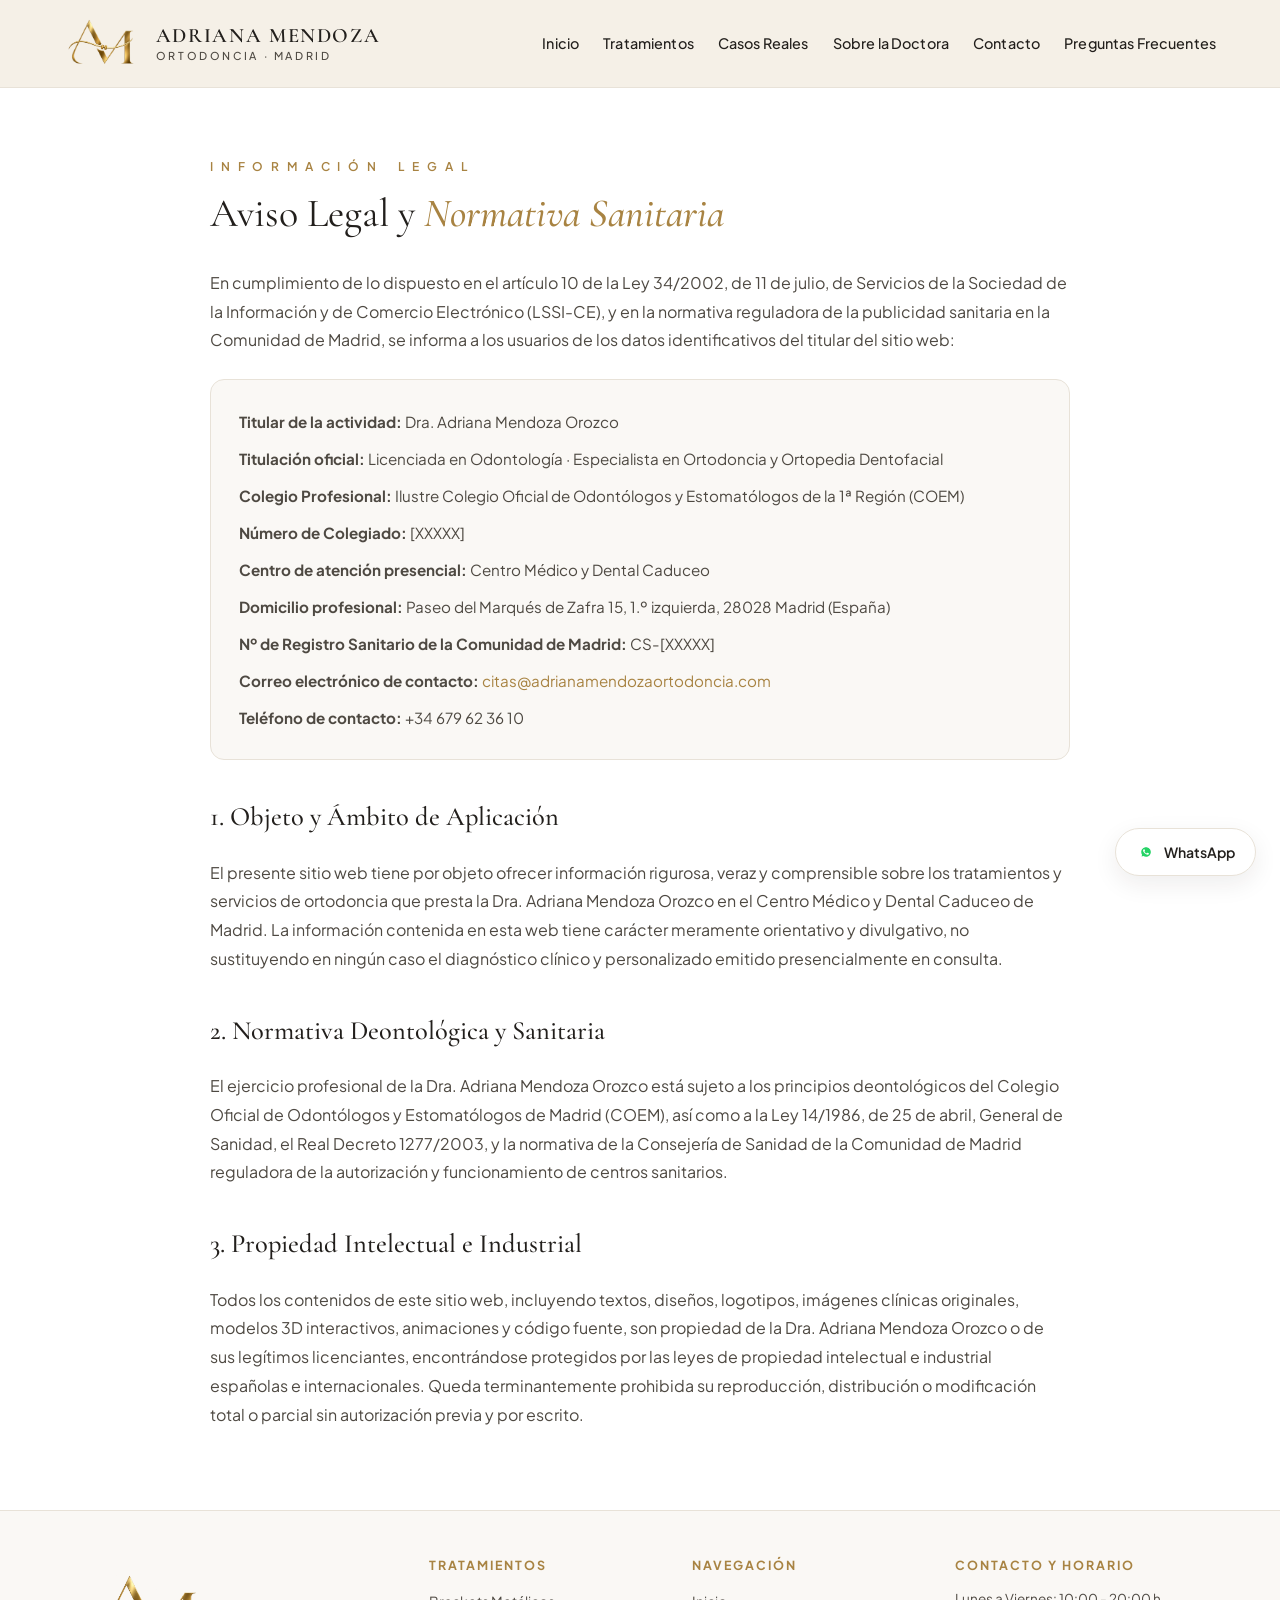
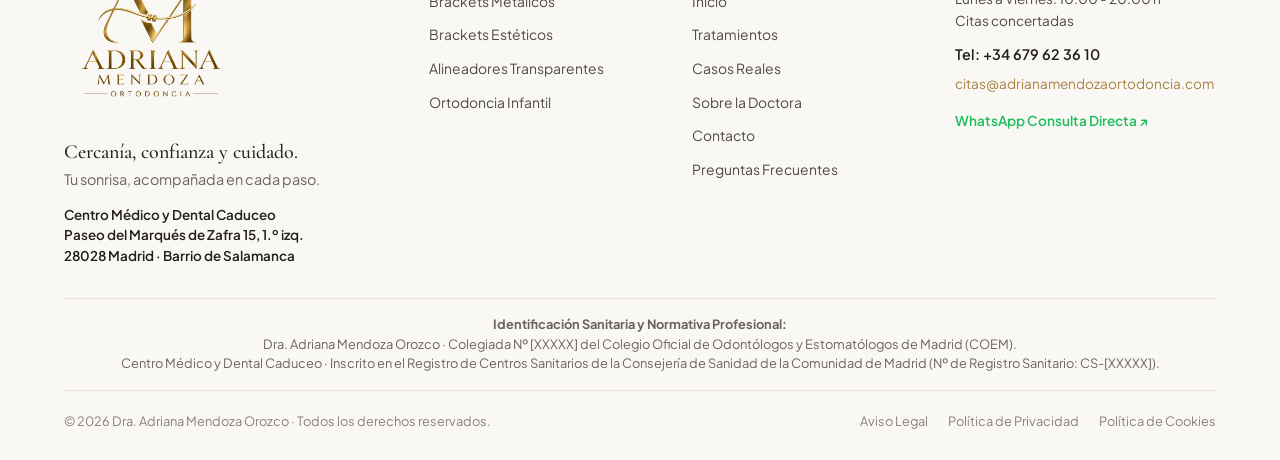
==== commit 3d900256: "Update aviso-legal.html" ====
--- a/aviso-legal.html
+++ b/aviso-legal.html
@@ -3,7 +3,7 @@
 <head>
   <meta charset="UTF-8">
   <meta name="viewport" content="width=device-width, initial-scale=1.0">
-  
+
   <title>Aviso Legal y Normativa Sanitaria | Dra. Adriana Mendoza · Madrid</title>
   <meta name="description" content="Información legal y datos identificativos de la Dra. Adriana Mendoza Orozco, ortodoncista en Madrid (COEM). Centro Médico y Dental Caduceo (Barrio de Salamanca).">
   <link rel="canonical" href="https://adrianamendozaortodoncia.com/aviso-legal.html">
@@ -17,12 +17,12 @@
 <body>
 
   <!-- ========================================================================
-       Header / Navbar (Taller, Prominent Logo, Clean Menu Order)
+       Bloque 1: Header / Navbar
        ======================================================================== -->
   <header class="site-header" id="siteHeader">
     <div class="container header-container">
       <a href="index.html" class="header-brand" aria-label="Dra. Adriana Mendoza Orozco - Inicio">
-        <img src="img/logo.png" alt="Logotipo Dra. Adriana Mendoza Ortodoncia" class="header-logo">
+        <img src="img/logo-1.png" alt="Logotipo Dra. Adriana Mendoza Ortodoncia" class="header-logo">
         <div class="header-brand-info">
           <span class="header-brand-name">Adriana Mendoza</span>
           <span class="header-brand-sub">Ortodoncia · Madrid</span>
@@ -45,16 +45,16 @@
     </div>
 
     <!-- Mobile Drawer Menu -->
-    <div class="mobile-drawer" id="mobileNavDrawer">
-      <a href="index.html" class="mobile-nav-link">Inicio</a>
-      <a href="tratamientos.html" class="mobile-nav-link">Tratamientos</a>
-      <a href="casos-reales.html" class="mobile-nav-link">Casos Reales</a>
-      <a href="sobre-la-doctora.html" class="mobile-nav-link">Sobre la Doctora</a>
-      <a href="contacto.html" class="mobile-nav-link">Contacto</a>
-      <a href="preguntas-frecuentes.html" class="mobile-nav-link">Preguntas Frecuentes</a>
-      <div style="margin-top: 1.5rem; padding-top: 1.5rem; border-top: 1px solid var(--color-border);">
+    <div class="mobile-drawer" id="mobileNavDrawer" aria-hidden="true">
+      <a href="index.html" class="nav-item">Inicio</a>
+      <a href="tratamientos.html" class="nav-item">Tratamientos</a>
+      <a href="casos-reales.html" class="nav-item">Casos Reales</a>
+      <a href="sobre-la-doctora.html" class="nav-item">Sobre la Doctora</a>
+      <a href="contacto.html" class="nav-item">Contacto</a>
+      <a href="preguntas-frecuentes.html" class="nav-item">Preguntas Frecuentes</a>
+      <div style="margin-top: 1rem;">
         <a href="https://wa.me/34679623610" target="_blank" rel="noopener noreferrer" class="btn btn-whatsapp" style="width: 100%;">
-          WhatsApp Directo
+          Consultar por WhatsApp
         </a>
       </div>
     </div>
@@ -62,15 +62,17 @@
 
   <!-- Page Content -->
   <main class="container section-padding" style="max-width: 860px; padding-top: 4rem; padding-bottom: 5rem;">
-    <span class="eyebrow">INFORMACIÓN LEGAL</span>
-    <h1 class="h1" style="margin-bottom: 2rem;">Aviso Legal y Normativa Sanitaria</h1>
+    <span class="overline">I N F O R M A C I Ó N &nbsp;&nbsp; L E G A L</span>
+    <h1 class="h2-title" style="margin-bottom: 2rem;">
+      Aviso Legal y <span class="gold-italic">Normativa Sanitaria</span>
+    </h1>
 
-    <div style="font-size: 1rem; line-height: 1.8; color: var(--color-text-body); display: flex; flex-direction: column; gap: 1.5rem;">
+    <div class="font-sans" style="font-size: 1rem; line-height: 1.8; color: var(--color-text-body); display: flex; flex-direction: column; gap: 1.5rem;">
       <p>
         En cumplimiento de lo dispuesto en el artículo 10 de la Ley 34/2002, de 11 de julio, de Servicios de la Sociedad de la Información y de Comercio Electrónico (LSSI-CE), y en la normativa reguladora de la publicidad sanitaria en la Comunidad de Madrid, se informa a los usuarios de los datos identificativos del titular del sitio web:
       </p>
 
-      <div style="background: var(--color-bg-alt); border: 1px solid var(--color-border); border-radius: var(--radius-md); padding: 1.75rem;">
+      <div style="background: var(--color-bg-warm); border: 1px solid var(--color-border); border-radius: var(--radius-md); padding: 1.75rem;">
         <ul style="list-style: none; display: flex; flex-direction: column; gap: 0.6rem; font-size: 0.95rem;">
           <li><strong>Titular de la actividad:</strong> Dra. Adriana Mendoza Orozco</li>
           <li><strong>Titulación oficial:</strong> Licenciada en Odontología · Especialista en Ortodoncia y Ortopedia Dentofacial</li>
@@ -84,17 +86,17 @@
         </ul>
       </div>
 
-      <h2 class="h3" style="margin-top: 1rem;">1. Objeto y Ámbito de Aplicación</h2>
+      <h2 class="h3-title" style="margin-top: 1rem; margin-bottom: 0;">1. Objeto y Ámbito de Aplicación</h2>
       <p>
         El presente sitio web tiene por objeto ofrecer información rigurosa, veraz y comprensible sobre los tratamientos y servicios de ortodoncia que presta la Dra. Adriana Mendoza Orozco en el Centro Médico y Dental Caduceo de Madrid. La información contenida en esta web tiene carácter meramente orientativo y divulgativo, no sustituyendo en ningún caso el diagnóstico clínico y personalizado emitido presencialmente en consulta.
       </p>
 
-      <h2 class="h3" style="margin-top: 1rem;">2. Normativa Deontológica y Sanitaria</h2>
+      <h2 class="h3-title" style="margin-top: 1rem; margin-bottom: 0;">2. Normativa Deontológica y Sanitaria</h2>
       <p>
         El ejercicio profesional de la Dra. Adriana Mendoza Orozco está sujeto a los principios deontológicos del Colegio Oficial de Odontólogos y Estomatólogos de Madrid (COEM), así como a la Ley 14/1986, de 25 de abril, General de Sanidad, el Real Decreto 1277/2003, y la normativa de la Consejería de Sanidad de la Comunidad de Madrid reguladora de la autorización y funcionamiento de centros sanitarios.
       </p>
 
-      <h2 class="h3" style="margin-top: 1rem;">3. Propiedad Intelectual e Industrial</h2>
+      <h2 class="h3-title" style="margin-top: 1rem; margin-bottom: 0;">3. Propiedad Intelectual e Industrial</h2>
       <p>
         Todos los contenidos de este sitio web, incluyendo textos, diseños, logotipos, imágenes clínicas originales, modelos 3D interactivos, animaciones y código fuente, son propiedad de la Dra. Adriana Mendoza Orozco o de sus legítimos licenciantes, encontrándose protegidos por las leyes de propiedad intelectual e industrial españolas e internacionales. Queda terminantemente prohibida su reproducción, distribución o modificación total o parcial sin autorización previa y por escrito.
       </p>
@@ -102,19 +104,17 @@
   </main>
 
   <!-- ========================================================================
-       Pie de Página (Footer con Logo x4 y Textos Actualizados)
+       Pie de Página (Footer)
        ======================================================================== -->
   <footer class="site-footer">
     <div class="container">
       <div class="footer-grid-refined">
-        
+
         <div>
-          <!-- Logo agrandado x4 -->
           <img src="img/logo.png" alt="Dra. Adriana Mendoza Orozco" class="footer-large-logo">
-          <!-- Textos solicitados -->
           <p class="footer-headline">Cercanía, confianza y cuidado.</p>
           <p class="footer-subheadline">Tu sonrisa, acompañada en cada paso.</p>
-          <div style="font-size: 0.85rem; color: var(--color-text-main); font-weight: 600;">
+          <div class="footer-address">
             Centro Médico y Dental Caduceo<br>
             Paseo del Marqués de Zafra 15, 1.º izq.<br>
             28028 Madrid · Barrio de Salamanca
@@ -182,13 +182,13 @@
     </div>
   </footer>
 
-  <!-- Floating Desktop WhatsApp Button (Mobile bottom bar is removed) -->
+  <!-- Floating Desktop WhatsApp Button -->
   <a href="https://wa.me/34679623610" target="_blank" rel="noopener noreferrer" class="floating-whatsapp-btn" aria-label="Escríbenos por WhatsApp">
-    <svg viewBox="0 0 24 24"><path d="M12.031 6.172c-3.181 0-5.767 2.586-5.768 5.766-.001 1.298.38 2.27 1.019 3.287l-.582 2.128 2.182-.573c.978.58 1.911.928 3.145.929 3.178 0 5.767-2.587 5.768-5.766.001-3.187-2.575-5.77-5.764-5.771zm3.392 8.244c-.144.405-.837.774-1.17.824-.312.045-.698.077-2.124-.515-1.745-.724-2.871-2.493-2.958-2.609-.087-.116-.708-.941-.708-1.794 0-.853.449-1.272.609-1.446.16-.174.348-.217.464-.217.116 0 .232.001.333.006.107.005.25.04.391.377.145.348.493 1.202.536 1.29.043.087.072.188.014.304-.058.116-.087.188-.174.289l-.26.304c-.087.087-.179.181-.077.355.101.174.449.741.964 1.2 0.662.59 1.221.774 1.395.861.174.087.29.13.333.203.043.072.043.42-.101.825z"/></svg>
+    <svg viewBox="0 0 24 24" aria-hidden="true"><path d="M12.031 6.172c-3.181 0-5.767 2.586-5.768 5.766-.001 1.298.38 2.27 1.019 3.287l-.582 2.128 2.182-.573c.978.58 1.911.928 3.145.929 3.178 0 5.767-2.587 5.768-5.766.001-3.187-2.575-5.77-5.764-5.771zm3.392 8.244c-.144.405-.837.774-1.17.824-.312.045-.698.077-2.124-.515-1.745-.724-2.871-2.493-2.958-2.609-.087-.116-.708-.941-.708-1.794 0-.853.449-1.272.609-1.446.16-.174.348-.217.464-.217.116 0 .232.001.333.006.107.005.25.04.391.377.145.348.493 1.202.536 1.29.043.087.072.188.014.304-.058.116-.087.188-.174.289l-.26.304c-.087.087-.179.181-.077.355.101.174.449.741.964 1.2 0.662.59 1.221.774 1.395.861.174.087.276.072.377-.043.101-.116.435-.507.551-.681.116-.174.232-.145.391-.087.16.058 1.014.478 1.188.565.174.087.29.13.333.203.043.072.043.42-.101.825z"/></svg>
     <span>WhatsApp</span>
   </a>
 
   <!-- Core Scripts -->
   <script src="js/main.js"></script>
 </body>
-</html>+</html>
--- a/css/main.css
+++ b/css/main.css
@@ -1,20 +1,21 @@
 /* ==========================================================================
    Dra. Adriana Mendoza Orozco · Ortodoncia en Madrid (Barrio de Salamanca)
-   Design System & Responsive Stylesheet (Refactored & Optimized)
+   Design System & Responsive Stylesheet (PC, Tablet & Móvil)
    ========================================================================== */
 
 :root {
   /* Color Palette */
   --color-bg-white: #FFFFFF;
   --color-bg-warm: #FAF8F5;
+  --color-bg-header: #F5F0E7;
   --color-bg-alt: #F4EFEB;
   --color-bg-subtle: #F7F4EF;
-  
+
   --color-text-main: #221F1C;   /* Deep Espresso */
   --color-text-body: #4E4942;   /* Slate Taupe */
   --color-text-muted: #6B645B;  /* Muted */
   --color-text-light: #8A8175;
-  
+
   /* Primary Gold Palette (#A88342 base, #8D6B30 hover) */
   --color-gold: #A88342;
   --color-gold-hover: #8D6B30;
@@ -27,7 +28,7 @@
 
   --color-whatsapp: #25D366;
   --color-whatsapp-hover: #1EBE5D;
-  
+
   /* Shadows */
   --shadow-xs: 0 1px 3px rgba(34, 31, 28, 0.04);
   --shadow-sm: 0 3px 10px rgba(34, 31, 28, 0.06);
@@ -38,10 +39,10 @@
   /* Typography */
   --font-serif: 'Cormorant Garamond', Georgia, serif;
   --font-sans: 'Plus Jakarta Sans', -apple-system, BlinkMacSystemFont, "Segoe UI", Roboto, sans-serif;
-  
+
   /* Layout Dimensions */
-  --header-height: 94px; /* Taller Header */
-  --header-logo-height: 68px; /* Prominent Logo */
+  --header-height: 88px;
+  --header-logo-height: 54px;
   --max-width: 1200px;
   --max-width-narrow: 900px;
   --radius-sm: 8px;
@@ -118,11 +119,22 @@
   padding: 3.5rem 0;
 }
 
+@media (max-width: 768px) {
+  .container {
+    padding: 0 1.25rem;
+  }
+  .section-padding {
+    padding: 3.75rem 0;
+  }
+}
+
 .bg-warm { background-color: var(--color-bg-warm); }
 .bg-white { background-color: var(--color-bg-white); }
 .text-center { text-align: center; }
 
-/* Typography */
+/* ==========================================================================
+   Typography & Formato "Título Personal"
+   ========================================================================== */
 .font-serif { font-family: var(--font-serif); }
 .font-sans { font-family: var(--font-sans); }
 
@@ -133,53 +145,60 @@
   color: var(--color-gold);
 }
 
-.overline {
-  font-size: 0.75rem;
-  font-weight: 700;
-  letter-spacing: 0.24em;
+/* 1ra parte (título): Plus Jakarta Sans, 12px, 19.8px, 2.9px, #A88342 */
+.overline,
+.tp-eyebrow {
+  font-family: var(--font-sans);
+  font-size: 12px;
+  line-height: 19.8px;
+  letter-spacing: 2.9px;
+  font-weight: 600;
   text-transform: uppercase;
-  color: var(--color-gold);
-  margin-bottom: 0.85rem;
+  color: #A88342;
+  margin-bottom: 0.75rem;
   display: inline-block;
 }
 
-.h1-title {
+/* 2da parte (slogan): Cormorant Garamond, 40px, 48px, 0px, #221F1C / #A88342 */
+.h2-title,
+.tp-title {
   font-family: var(--font-serif);
-  font-size: 3.25rem;
+  font-size: 40px;
+  line-height: 48px;
+  letter-spacing: 0px;
   font-weight: 400;
-  line-height: 1.15;
-  color: var(--color-text-main);
-  margin-bottom: 0.85rem;
-  letter-spacing: -0.01em;
-}
-
-.hero-subtitle-single {
-  font-family: var(--font-serif);
-  font-size: clamp(1.25rem, 2.2vw, 1.85rem);
+  color: #221F1C;
+  margin-bottom: 1.1rem;
+}
+
+.h2-title .gold-italic,
+.tp-title .gold-italic {
+  color: #A88342;
+}
+
+/* 3ra parte (sub-título): Plus Jakarta Sans, 17px, 29.4px, 0px, #4E4942 */
+.lead-text,
+.tp-subtitle {
+  font-family: var(--font-sans);
+  font-size: 17px;
+  line-height: 29.4px;
+  letter-spacing: 0px;
   font-weight: 400;
-  color: var(--color-text-main);
-  margin-bottom: 1.25rem;
-  white-space: nowrap; /* Forces single line on desktop/tablet */
-  letter-spacing: 0.01em;
-}
-
-@media (max-width: 600px) {
-  .hero-subtitle-single {
-    white-space: normal; /* Allows wrap on very small mobile screens */
-    font-size: 1.35rem;
-  }
-  .h1-title {
-    font-size: 2.35rem;
-  }
-}
-
-.h2-title {
-  font-family: var(--font-serif);
-  font-size: 2.5rem;
-  font-weight: 400;
-  line-height: 1.2;
-  color: var(--color-text-main);
-  margin-bottom: 1.25rem;
+  color: #4E4942;
+  max-width: 680px;
+}
+
+@media (max-width: 768px) {
+  .h2-title,
+  .tp-title {
+    font-size: clamp(30px, 7.5vw, 40px);
+    line-height: 1.2;
+  }
+  .lead-text,
+  .tp-subtitle {
+    font-size: 16px;
+    line-height: 27px;
+  }
 }
 
 .h3-title {
@@ -192,27 +211,20 @@
 }
 
 @media (max-width: 768px) {
-  .h2-title { font-size: 1.95rem; }
   .h3-title { font-size: 1.45rem; }
 }
 
-.lead-text {
-  font-size: 1.08rem;
-  line-height: 1.7;
-  color: var(--color-text-body);
-  max-width: 680px;
-}
-
 /* ==========================================================================
-   Buttons (All Primary Buttons updated to #A88342 & #8D6B30 hover)
+   Buttons
    ========================================================================== */
 .btn {
   display: inline-flex;
   align-items: center;
   justify-content: center;
   gap: 0.55rem;
-  padding: 0.9rem 1.85rem;
+  padding: 0.85rem 1.75rem;
   font-size: 0.925rem;
+  line-height: 1.2;
   font-weight: 600;
   border-radius: var(--radius-sm);
   transition: var(--transition-smooth);
@@ -221,7 +233,6 @@
   min-height: 48px;
 }
 
-/* Primary Button in #A88342 (Darker gold on hover) */
 .btn-primary, .btn-gold {
   background-color: var(--color-gold);
   color: #FFFFFF;
@@ -250,7 +261,6 @@
   transform: translateY(-1px);
 }
 
-/* WhatsApp / Call buttons in Green */
 .btn-whatsapp {
   background-color: var(--color-whatsapp);
   color: #FFFFFF;
@@ -272,6 +282,7 @@
   width: 19px;
   height: 19px;
   fill: currentColor;
+  flex-shrink: 0;
 }
 
 .link-arrow {
@@ -289,7 +300,7 @@
 }
 
 /* ==========================================================================
-   Header & Navigation
+   Bloque 1: Header & Navigation (#F5F0E7)
    ========================================================================== */
 .site-header {
   position: sticky;
@@ -297,7 +308,7 @@
   left: 0;
   right: 0;
   height: var(--header-height);
-  background: rgba(255, 255, 255, 0.98);
+  background: rgba(245, 240, 231, 0.98);
   backdrop-filter: blur(12px);
   -webkit-backdrop-filter: blur(12px);
   border-bottom: 1px solid var(--color-border);
@@ -309,13 +320,15 @@
   display: flex;
   align-items: center;
   justify-content: space-between;
+  gap: 1.5rem;
   height: 100%;
 }
 
 .header-brand {
   display: flex;
   align-items: center;
-  gap: 1.15rem;
+  gap: 0.9rem;
+  flex-shrink: 0;
 }
 
 .header-logo {
@@ -328,40 +341,48 @@
 .header-brand-info {
   display: flex;
   flex-direction: column;
+  justify-content: center;
+  gap: 0.22rem;
 }
 
 .header-brand-name {
   font-family: var(--font-serif);
-  font-size: 1.32rem;
-  letter-spacing: 0.12em;
+  font-size: 1.28rem;
+  letter-spacing: 0.08em;
   font-weight: 600;
   color: var(--color-text-main);
   text-transform: uppercase;
+  line-height: 1.05;
+  white-space: nowrap;
+}
+
+.header-brand-sub {
+  font-family: var(--font-sans);
+  font-size: 0.68rem;
+  letter-spacing: 0.24em;
+  text-transform: uppercase;
+  color: var(--color-text-body);
+  font-weight: 500;
   line-height: 1.1;
-}
-
-.header-brand-sub {
-  font-size: 0.72rem;
-  letter-spacing: 0.26em;
-  text-transform: uppercase;
-  color: var(--color-gold);
-  font-weight: 600;
+  white-space: nowrap;
 }
 
 .nav-desktop {
   display: flex;
   align-items: center;
-  gap: 1.75rem;
+  gap: 1.5rem;
 }
 
 .nav-item {
-  font-size: 0.88rem;
-  font-weight: 600;
-  color: var(--color-text-main);
-  letter-spacing: 0.04em;
-  text-transform: uppercase;
+  font-family: var(--font-sans);
+  font-size: 0.9rem;
+  font-weight: 500;
+  color: var(--color-text-main);
+  letter-spacing: 0.01em;
+  text-transform: none;
+  white-space: nowrap;
   position: relative;
-  padding: 0.5rem 0;
+  padding: 0.45rem 0;
 }
 
 .nav-item::after {
@@ -382,16 +403,18 @@
 
 .nav-item.is-active {
   color: var(--color-gold);
+  font-weight: 600;
 }
 
 .mobile-toggle {
   display: none;
   background: none;
   border: none;
-  font-size: 1.75rem;
-  color: var(--color-text-main);
-  padding: 0.5rem;
+  font-size: 1.65rem;
+  color: var(--color-text-main);
+  padding: 0.4rem 0.5rem;
   cursor: pointer;
+  line-height: 1;
 }
 
 .mobile-drawer {
@@ -400,12 +423,12 @@
   top: var(--header-height);
   left: 0;
   right: 0;
-  background: var(--color-bg-white);
+  background: var(--color-bg-header);
   border-bottom: 1px solid var(--color-border);
   box-shadow: var(--shadow-lg);
-  padding: 1.75rem 1.5rem 2.25rem;
+  padding: 1.5rem 1.5rem 2rem;
   flex-direction: column;
-  gap: 1.25rem;
+  gap: 0.85rem;
   z-index: 999;
 }
 
@@ -414,106 +437,260 @@
 }
 
 .mobile-drawer .nav-item {
-  font-size: 1.05rem;
-  padding: 0.6rem 0;
-  border-bottom: 1px solid var(--color-border-subtle);
-}
-
-@media (max-width: 992px) {
+  font-size: 1.02rem;
+  padding: 0.65rem 0;
+  border-bottom: 1px solid var(--color-border);
+  white-space: normal;
+}
+
+@media (max-width: 1120px) {
+  .nav-desktop {
+    gap: 1.1rem;
+  }
+  .nav-item {
+    font-size: 0.86rem;
+  }
+}
+
+@media (max-width: 1024px) {
   .nav-desktop { display: none; }
   .mobile-toggle { display: block; }
 }
 
+@media (max-width: 520px) {
+  :root {
+    --header-height: 76px;
+    --header-logo-height: 44px;
+  }
+  .header-brand {
+    gap: 0.65rem;
+  }
+  .header-brand-name {
+    font-size: 1.02rem;
+    letter-spacing: 0.06em;
+  }
+  .header-brand-sub {
+    font-size: 0.58rem;
+    letter-spacing: 0.16em;
+  }
+}
+
 /* ==========================================================================
-   Hero Section (Editorial Split Layout)
+   Bloque 2: Hero Section (#FFFFFF)
    ========================================================================== */
 .hero-split {
-  padding: 4.5rem 0 3.5rem;
-  background: linear-gradient(180deg, #FFFFFF 0%, #FAF8F5 100%);
+  padding: 3.75rem 0 4.25rem;
+  background: #FFFFFF;
   border-bottom: 1px solid var(--color-border);
 }
 
 .hero-grid {
   display: grid;
-  grid-template-columns: 1.15fr 0.85fr;
-  gap: 4rem;
-  align-items: center;
-}
-
-@media (max-width: 900px) {
-  .hero-grid {
-    grid-template-columns: 1fr;
-    gap: 3rem;
-  }
+  grid-template-columns: 1.12fr 0.88fr;
+  gap: 3.75rem;
+  align-items: stretch;
+}
+
+.hero-content {
+  display: flex;
+  flex-direction: column;
+  justify-content: space-between;
+}
+
+.hero-seo-h1 {
+  font-family: var(--font-serif);
+  font-size: clamp(1.5rem, 2.25vw, 1.9rem);
+  font-weight: 500;
+  line-height: 1.25;
+  letter-spacing: 0.02em;
+  color: var(--color-text-main);
+  text-align: center;
+  margin-bottom: 1.25rem;
+  position: relative;
+  padding-bottom: 0.85rem;
+}
+
+.hero-seo-h1::after {
+  content: '';
+  display: block;
+  width: 64px;
+  height: 1.5px;
+  background-color: var(--color-gold);
+  margin: 0.7rem auto 0;
+  opacity: 0.75;
 }
 
 .hero-brand-emblem {
-  width: 115px;
+  width: 273px;
   height: auto;
-  margin-bottom: 1.5rem;
-  filter: drop-shadow(0 2px 8px rgba(168, 131, 66, 0.15));
+  margin: 0 auto 1.6rem;
+  filter: drop-shadow(0 2px 8px rgba(168, 131, 66, 0.12));
+}
+
+.hero-h2-slogan {
+  font-family: var(--font-serif);
+  font-size: clamp(2.15rem, 3.3vw, 2.9rem);
+  font-weight: 400;
+  line-height: 1.15;
+  color: var(--color-text-main);
+  margin-bottom: 0.55rem;
+  letter-spacing: -0.01em;
+}
+
+.hero-subtitle-single {
+  font-family: var(--font-serif);
+  font-size: clamp(1.4rem, 2.2vw, 1.85rem);
+  font-weight: 400;
+  line-height: 1.25;
+  color: var(--color-text-main);
+  margin-bottom: 1.35rem;
+  white-space: nowrap;
+  letter-spacing: 0.005em;
 }
 
 .hero-desc {
-  font-size: 1.08rem;
-  line-height: 1.75;
+  font-family: var(--font-sans);
+  font-size: 1.02rem;
+  line-height: 1.72;
   color: var(--color-text-body);
-  margin-bottom: 2.25rem;
-  max-width: 580px;
+  text-align: justify;
+  text-align-last: left;
+  margin-bottom: 2rem;
 }
 
 .hero-buttons {
   display: flex;
   align-items: center;
-  gap: 1.25rem;
-  margin-bottom: 1.5rem;
+  gap: 1.15rem;
+  margin-top: auto;
+  margin-bottom: 0;
   flex-wrap: wrap;
 }
 
 .hero-image-wrap {
   position: relative;
-  max-width: 440px;
+  width: 100%;
+  max-width: 450px;
   margin: 0 auto;
+  display: flex;
+  flex-direction: column;
+  justify-content: flex-end;
+  align-items: center;
   text-align: center;
 }
 
 .hero-doctor-img {
   width: 100%;
   height: auto;
-  aspect-ratio: 1/1.1;
+  aspect-ratio: 1 / 1.08;
   object-fit: cover;
   border-radius: var(--radius-lg);
   box-shadow: var(--shadow-lg);
   border: 1px solid var(--color-border);
-  margin-bottom: 1.25rem;
+  margin-bottom: 1.2rem;
 }
 
 .hero-doctor-caption {
   font-family: var(--font-serif);
-  font-size: 1.25rem;
+  font-size: 1.22rem;
   font-weight: 500;
   font-style: italic;
   color: var(--color-text-main);
-  margin-bottom: 0.65rem;
+  margin-bottom: 0.7rem;
   line-height: 1.35;
+}
+
+.hero-location-pin-wrap {
+  display: flex;
+  justify-content: center;
+  width: 100%;
 }
 
 .hero-location-pin {
   display: inline-flex;
   align-items: center;
-  gap: 0.4rem;
+  justify-content: center;
+  gap: 0.45rem;
   font-size: 0.88rem;
   font-weight: 600;
   color: var(--color-gold);
   background: #FFFFFF;
   border: 1px solid var(--color-gold-border);
-  padding: 0.4rem 1rem;
+  padding: 0 1.15rem;
+  min-height: 48px;
   border-radius: var(--radius-full);
   box-shadow: var(--shadow-xs);
 }
 
+@media (max-width: 1024px) {
+  .hero-grid {
+    gap: 2.5rem;
+  }
+  .hero-brand-emblem {
+    width: 234px;
+  }
+}
+
+@media (max-width: 900px) {
+  .hero-split {
+    padding: 2.75rem 0 3.25rem;
+  }
+  .hero-grid {
+    grid-template-columns: 1fr;
+    gap: 2.75rem;
+    align-items: start;
+  }
+  .hero-content {
+    justify-content: flex-start;
+  }
+  .hero-buttons {
+    margin-top: 0;
+  }
+  .hero-image-wrap {
+    max-width: 420px;
+  }
+}
+
+@media (max-width: 600px) {
+  .hero-split {
+    padding: 2.25rem 0 2.75rem;
+  }
+  .hero-seo-h1 {
+    font-size: 1.38rem;
+    margin-bottom: 1rem;
+  }
+  .hero-brand-emblem {
+    width: 202px;
+    margin-bottom: 1.25rem;
+  }
+  .hero-h2-slogan {
+    font-size: 1.95rem;
+  }
+  .hero-subtitle-single {
+    white-space: normal;
+    font-size: 1.32rem;
+  }
+  .hero-desc {
+    font-size: 0.96rem;
+    text-align: justify;
+  }
+  .hero-buttons {
+    flex-direction: column;
+    align-items: stretch;
+    gap: 0.85rem;
+  }
+  .hero-buttons .btn {
+    width: 100%;
+  }
+  .hero-location-pin {
+    font-size: 0.8rem;
+    padding: 0.55rem 0.95rem;
+    min-height: 42px;
+  }
+}
+
 /* ==========================================================================
-   2nd Block: Tratamientos (2x2 Grid)
+   Bloque 3: Tratamientos (#FAF8F5 · 2x2 Grid)
    ========================================================================== */
 .treatments-grid-2x2 {
   display: grid;
@@ -526,6 +703,7 @@
   .treatments-grid-2x2 {
     grid-template-columns: 1fr;
     gap: 1.75rem;
+    margin-top: 2.25rem;
   }
 }
 
@@ -572,6 +750,15 @@
   flex-grow: 1;
 }
 
+@media (max-width: 600px) {
+  .treatment-card-content {
+    padding: 1.5rem;
+  }
+  .treatment-card-img-wrap {
+    height: 215px;
+  }
+}
+
 .treatment-num {
   font-family: var(--font-serif);
   font-style: italic;
@@ -598,12 +785,18 @@
 }
 
 /* ==========================================================================
-   3rd Block: 3D Experience (Three.js)
+   Bloque 4: Experiencia 3D Interactiva (#FFFFFF)
    ========================================================================== */
 .section-3d-experience {
   padding: 5rem 0;
   background-color: #FFFFFF;
   border-bottom: 1px solid var(--color-border);
+}
+
+@media (max-width: 768px) {
+  .section-3d-experience {
+    padding: 3.75rem 0;
+  }
 }
 
 .canvas-3d-container {
@@ -639,6 +832,12 @@
   gap: 1.25rem;
 }
 
+@media (max-width: 600px) {
+  .simulation-controls-panel {
+    padding: 1.25rem;
+  }
+}
+
 .slider-top-row {
   display: flex;
   align-items: center;
@@ -654,6 +853,7 @@
   display: flex;
   align-items: center;
   gap: 0.5rem;
+  flex-wrap: wrap;
 }
 
 .slider-month-badge {
@@ -697,15 +897,28 @@
   font-size: 0.75rem;
   color: var(--color-text-muted);
   margin-top: 0.4rem;
+  gap: 0.5rem;
+}
+
+@media (max-width: 600px) {
+  .slider-ticks {
+    font-size: 0.68rem;
+  }
 }
 
 /* ==========================================================================
-   4th Block: Before / After Inverted Slider (Left: ANTES / Right: DESPUÉS)
+   Bloque 5: Casos Reales (#FAF8F5 · Before / After Slider)
    ========================================================================== */
 .section-before-after {
   padding: 5rem 0;
   background-color: var(--color-bg-warm);
   border-bottom: 1px solid var(--color-border);
+}
+
+@media (max-width: 768px) {
+  .section-before-after {
+    padding: 3.75rem 0;
+  }
 }
 
 .ba-slider-container {
@@ -727,10 +940,9 @@
 }
 
 @media (max-width: 768px) {
-  .ba-image-wrapper { height: 320px; }
-}
-
-/* Base image is DESPUÉS (underneath) */
+  .ba-image-wrapper { height: 300px; }
+}
+
 .ba-img {
   width: 100%;
   height: 100%;
@@ -740,7 +952,6 @@
   left: 0;
 }
 
-/* Overlaid image is ANTES (clipped from the left) */
 .ba-img-before-overlay {
   position: absolute;
   top: 0;
@@ -823,18 +1034,31 @@
   gap: 1rem;
 }
 
+@media (max-width: 600px) {
+  .ba-card-info {
+    padding: 1.25rem;
+  }
+}
+
 /* ==========================================================================
-   7th Block: Contact Form & Location
+   Bloque 6: Contacto (#FFFFFF · Columnas 1fr / 1fr)
    ========================================================================== */
 .section-contact-refined {
-  padding: 5rem 0 6rem;
+  padding: 5rem 0 5.5rem;
   background-color: #FFFFFF;
+}
+
+@media (max-width: 768px) {
+  .section-contact-refined {
+    padding: 3.75rem 0 4rem;
+  }
 }
 
 .contact-refined-grid {
   display: grid;
-  grid-template-columns: 1fr 1.15fr;
+  grid-template-columns: 1fr 1fr;
   gap: 3.5rem;
+  align-items: start;
 }
 
 @media (max-width: 900px) {
@@ -844,16 +1068,59 @@
   }
 }
 
+.contact-channels-list {
+  display: flex;
+  flex-direction: column;
+  gap: 0.85rem;
+  margin-top: 1.75rem;
+  margin-bottom: 2.25rem;
+}
+
+.contact-phone-link {
+  font-family: var(--font-sans);
+  font-size: 1.32rem;
+  font-weight: 600;
+  color: var(--color-text-main);
+  letter-spacing: -0.01em;
+  display: inline-flex;
+  align-items: center;
+  gap: 0.45rem;
+}
+
+.contact-phone-link:hover {
+  color: var(--color-gold);
+}
+
+.contact-email-link {
+  font-family: var(--font-sans);
+  font-size: 0.96rem;
+  color: var(--color-gold);
+  font-weight: 600;
+  word-break: break-word;
+}
+
+.contact-clinic-box {
+  background: var(--color-bg-warm);
+  border: 1px solid var(--color-border);
+  border-radius: var(--radius-md);
+  padding: 1.75rem;
+}
+
 .contact-card-refined {
   background: var(--color-bg-white);
   border: 1px solid var(--color-border);
   border-radius: var(--radius-lg);
-  padding: 2.75rem 2.25rem;
+  padding: 2.5rem 2.25rem;
   box-shadow: var(--shadow-md);
+}
+
+.contact-card-refined .tp-subtitle {
+  margin-bottom: 1.75rem;
 }
 
 @media (max-width: 500px) {
   .contact-card-refined { padding: 1.5rem 1.25rem; }
+  .contact-clinic-box { padding: 1.35rem; }
 }
 
 .form-group { margin-bottom: 1.35rem; }
@@ -913,6 +1180,7 @@
   accent-color: var(--color-gold);
   width: 18px;
   height: 18px;
+  flex-shrink: 0;
 }
 
 /* ==========================================================================
@@ -1018,73 +1286,87 @@
 }
 
 /* ==========================================================================
-   Footer (Enlarged Logo x4 & Updated Copy)
+   Bloque 7: Footer (#FAF8F5 · Compacto, Equilibrado y con Logo 2)
    ========================================================================== */
 .site-footer {
   background-color: var(--color-bg-warm);
   border-top: 1px solid var(--color-border);
-  padding: 4.5rem 0 2.5rem;
+  padding: 2.75rem 0 1.75rem;
   color: var(--color-text-body);
 }
 
 .footer-grid-refined {
   display: grid;
-  grid-template-columns: 1.5fr 1fr 1fr 1.1fr;
-  gap: 3.5rem;
-  margin-bottom: 3.5rem;
+  grid-template-columns: 1.45fr 1fr 1fr 1.15fr;
+  gap: 2.25rem;
+  align-items: start;
+  margin-bottom: 2rem;
 }
 
 @media (max-width: 900px) {
   .footer-grid-refined {
     grid-template-columns: 1fr 1fr;
-    gap: 2.25rem;
+    gap: 1.75rem 2rem;
   }
 }
 
 @media (max-width: 600px) {
+  .site-footer {
+    padding: 2.25rem 0 1.5rem;
+  }
   .footer-grid-refined {
     grid-template-columns: 1fr;
+    gap: 1.5rem;
+    margin-bottom: 1.5rem;
   }
 }
 
 .footer-large-logo {
-  width: 220px; /* ~x4 of standard small icons */
+  width: 175px;
   height: auto;
-  margin-bottom: 1.25rem;
+  margin-bottom: 0.85rem;
 }
 
 .footer-headline {
   font-family: var(--font-serif);
-  font-size: 1.35rem;
+  font-size: 1.25rem;
   font-weight: 500;
   color: var(--color-text-main);
-  margin-bottom: 0.35rem;
+  margin-bottom: 0.2rem;
+  line-height: 1.25;
 }
 
 .footer-subheadline {
-  font-size: 0.925rem;
+  font-size: 0.9rem;
   color: var(--color-text-muted);
-  margin-bottom: 1.5rem;
+  margin-bottom: 0.85rem;
+}
+
+.footer-address {
+  font-size: 0.84rem;
+  color: var(--color-text-main);
+  font-weight: 600;
+  line-height: 1.5;
 }
 
 .footer-heading {
-  font-size: 0.825rem;
+  font-size: 0.78rem;
   font-weight: 700;
   text-transform: uppercase;
-  letter-spacing: 0.15em;
+  letter-spacing: 0.16em;
   color: var(--color-gold);
-  margin-bottom: 1.15rem;
+  margin-bottom: 0.8rem;
 }
 
 .footer-nav-list {
   list-style: none;
   display: flex;
   flex-direction: column;
-  gap: 0.65rem;
+  gap: 0.45rem;
 }
 
 .footer-nav-list a {
-  font-size: 0.88rem;
+  font-size: 0.87rem;
   color: var(--color-text-body);
 }
 
@@ -1095,27 +1377,28 @@
 .footer-sanitary-box {
   border-top: 1px solid var(--color-border);
   border-bottom: 1px solid var(--color-border);
-  padding: 1.5rem 0;
-  margin-bottom: 2rem;
+  padding: 1rem 0;
+  margin-bottom: 1.25rem;
   text-align: center;
-  font-size: 0.825rem;
+  font-size: 0.8rem;
   color: var(--color-text-muted);
-  line-height: 1.6;
+  line-height: 1.55;
 }
 
 .footer-bottom {
   display: flex;
   align-items: center;
   justify-content: space-between;
-  font-size: 0.825rem;
+  font-size: 0.8rem;
   color: var(--color-text-light);
   flex-wrap: wrap;
-  gap: 1rem;
+  gap: 0.75rem 1.5rem;
 }
 
 .footer-legal-links {
   display: flex;
-  gap: 1.5rem;
+  flex-wrap: wrap;
+  gap: 1.25rem;
 }
 
 .footer-legal-links a:hover {
@@ -1125,18 +1408,18 @@
 /* Floating Desktop WhatsApp Button */
 .floating-whatsapp-btn {
   position: fixed;
-  bottom: 2rem;
-  right: 2rem;
+  bottom: 1.5rem;
+  right: 1.5rem;
   z-index: 995;
   display: flex;
   align-items: center;
   gap: 0.5rem;
-  padding: 0.75rem 1.35rem;
+  padding: 0.7rem 1.25rem;
   background: #FFFFFF;
   border: 1px solid var(--color-border);
   border-radius: var(--radius-full);
   box-shadow: var(--shadow-md);
-  font-size: 0.9rem;
+  font-size: 0.88rem;
   font-weight: 600;
   color: var(--color-text-main);
   transition: var(--transition-fast);
@@ -1154,3 +1437,12 @@
   height: 20px;
   fill: #25D366;
 }
+
+@media (max-width: 600px) {
+  .floating-whatsapp-btn {
+    bottom: 1rem;
+    right: 1rem;
+    padding: 0.6rem 1rem;
+    font-size: 0.82rem;
+  }
+}
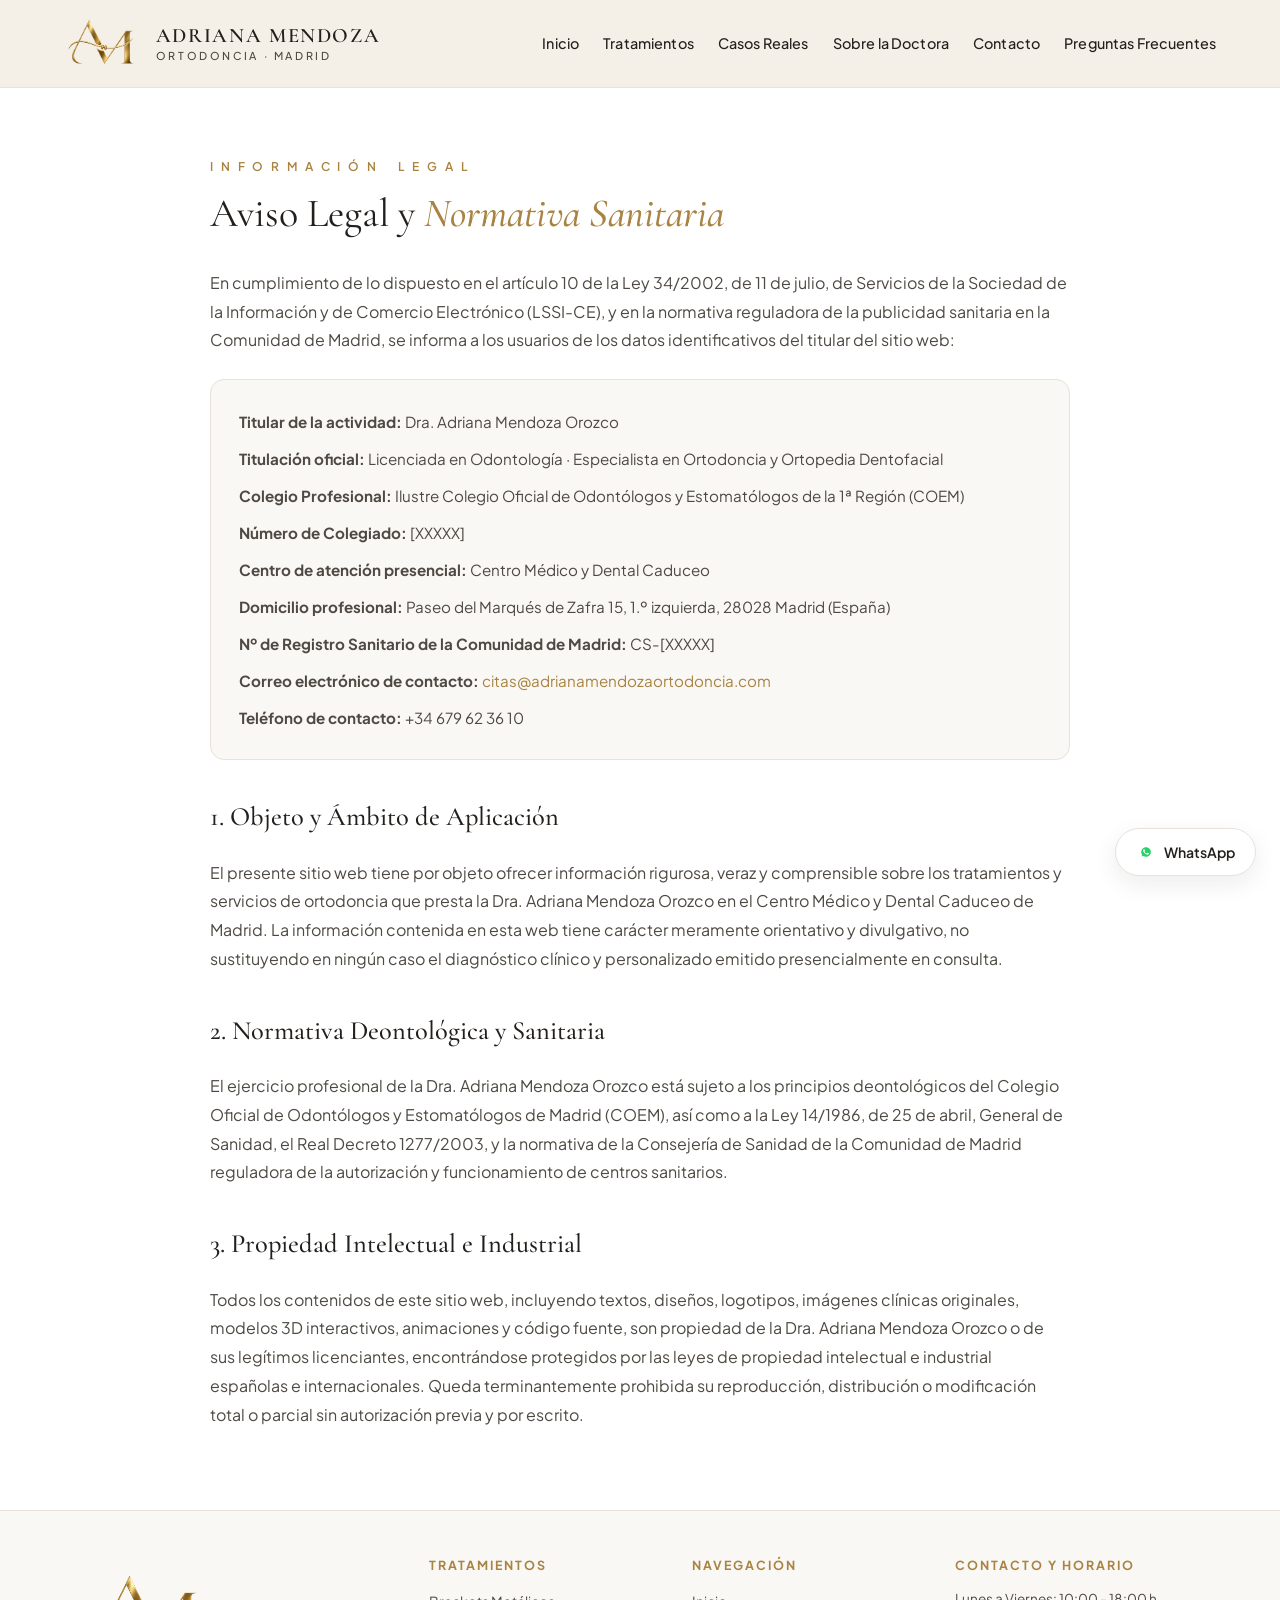
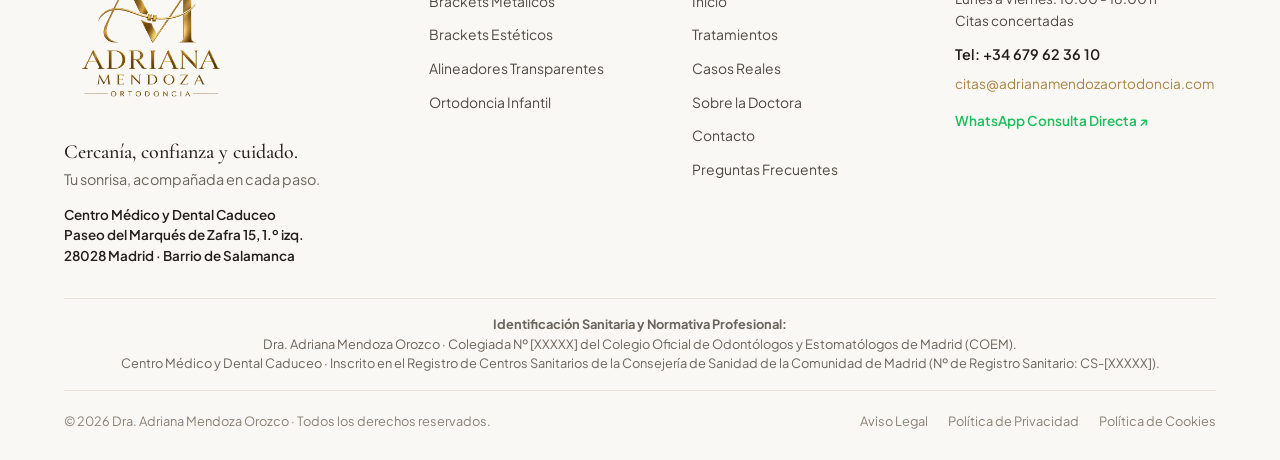
==== commit da1b10bf: "Update aviso-legal.html" ====
--- a/aviso-legal.html
+++ b/aviso-legal.html
@@ -146,7 +146,7 @@
         <div>
           <h4 class="footer-heading">Contacto y Horario</h4>
           <p style="font-size: 0.85rem; line-height: 1.6; margin-bottom: 0.75rem;">
-            Lunes a Viernes: 10:00 - 20:00 h<br>
+            Lunes a Viernes: 10:00 - 18:00 h<br>
             Citas concertadas
           </p>
           <p style="font-size: 0.9rem; font-weight: 600; color: var(--color-text-main); margin-bottom: 0.35rem;">
--- a/css/main.css
+++ b/css/main.css
@@ -1256,6 +1256,7 @@
   display: grid;
   grid-template-columns: 1fr 1fr;
   gap: 2.5rem;
+  align-items: start;
 }
 
 @media (max-width: 680px) {
@@ -1270,14 +1271,14 @@
   overflow: hidden;
   border: 1px solid var(--color-border);
   box-shadow: var(--shadow-sm);
-  height: 520px;
+  height: auto;
   background: var(--color-bg-warm);
 }
 
 .facility-vertical-card img {
   width: 100%;
-  height: 100%;
-  object-fit: cover;
+  height: auto;
+  display: block;
   transition: transform 0.6s ease;
 }
 
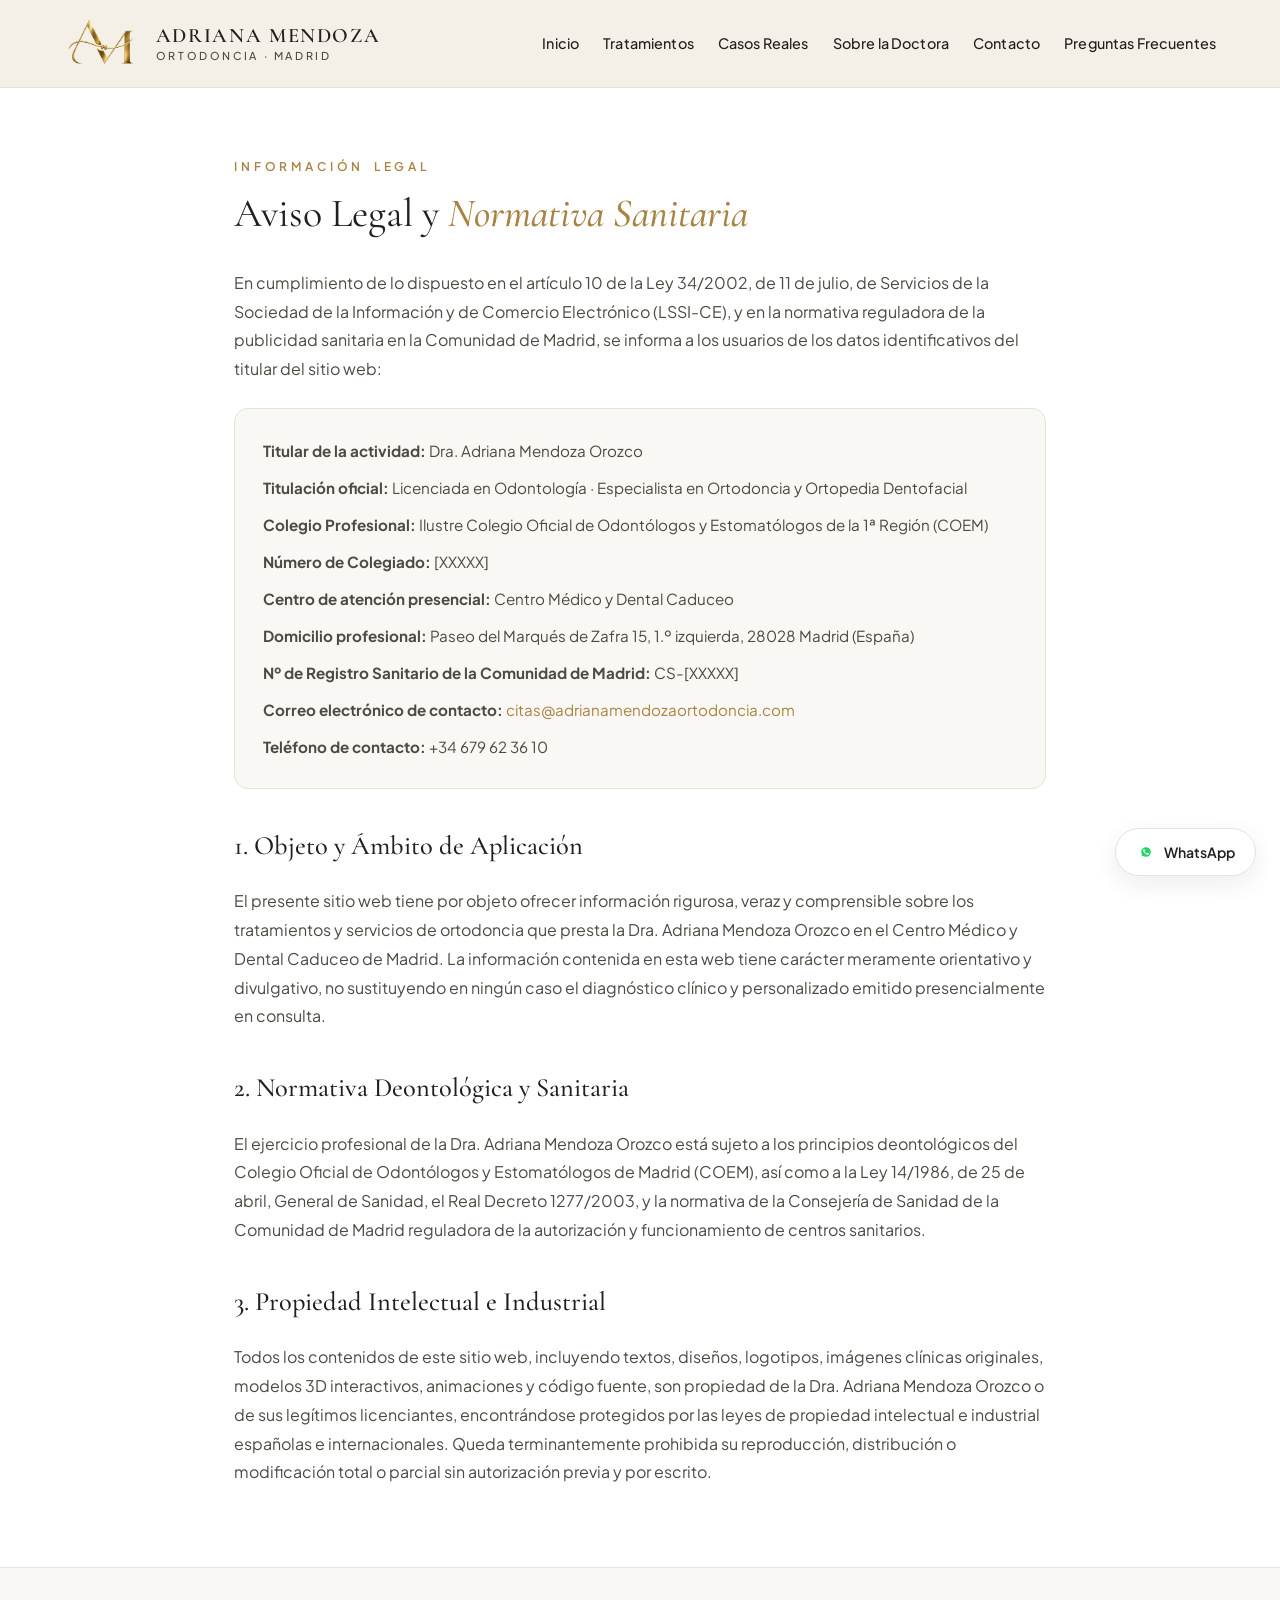
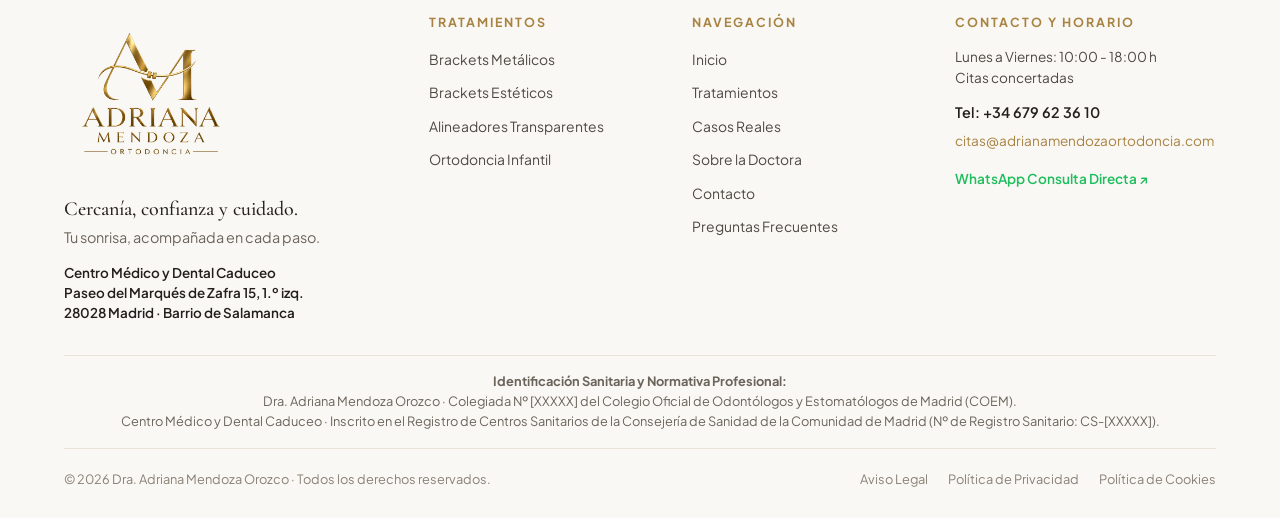
==== commit c49a57b6: "Update aviso-legal.html" ====
--- a/aviso-legal.html
+++ b/aviso-legal.html
@@ -62,7 +62,7 @@
 
   <!-- Page Content -->
   <main class="container section-padding" style="max-width: 860px; padding-top: 4rem; padding-bottom: 5rem;">
-    <span class="overline">I N F O R M A C I Ó N &nbsp;&nbsp; L E G A L</span>
+    <span class="overline">INFORMACIÓN LEGAL</span>
     <h1 class="h2-title" style="margin-bottom: 2rem;">
       Aviso Legal y <span class="gold-italic">Normativa Sanitaria</span>
     </h1>
--- a/css/main.css
+++ b/css/main.css
@@ -112,11 +112,13 @@
 }
 
 .section-padding {
-  padding: 5rem 0;
+  padding-top: 5rem;
+  padding-bottom: 5rem;
 }
 
 .section-padding-sm {
-  padding: 3.5rem 0;
+  padding-top: 3.5rem;
+  padding-bottom: 3.5rem;
 }
 
 @media (max-width: 768px) {
@@ -124,7 +126,12 @@
     padding: 0 1.25rem;
   }
   .section-padding {
-    padding: 3.75rem 0;
+    padding-top: 3.75rem;
+    padding-bottom: 3.75rem;
+  }
+  .section-padding-sm {
+    padding-top: 2.75rem;
+    padding-bottom: 2.75rem;
   }
 }
 
@@ -145,18 +152,20 @@
   color: var(--color-gold);
 }
 
-/* 1ra parte (título): Plus Jakarta Sans, 12px, 19.8px, 2.9px, #A88342 */
+/* 1ra parte (título): Plus Jakarta Sans, 12px, espaciado controlado sin partir palabras */
 .overline,
 .tp-eyebrow {
   font-family: var(--font-sans);
   font-size: 12px;
-  line-height: 19.8px;
-  letter-spacing: 2.9px;
+  line-height: 1.65;
+  letter-spacing: 0.32em;
+  word-spacing: 0.3em;
   font-weight: 600;
   text-transform: uppercase;
   color: #A88342;
   margin-bottom: 0.75rem;
   display: inline-block;
+  max-width: 100%;
 }
 
 /* 2da parte (slogan): Cormorant Garamond, 40px, 48px, 0px, #221F1C / #A88342 */
@@ -198,6 +207,16 @@
   .tp-subtitle {
     font-size: 16px;
     line-height: 27px;
+  }
+}
+
+@media (max-width: 600px) {
+  .overline,
+  .tp-eyebrow {
+    font-size: 11px;
+    line-height: 1.6;
+    letter-spacing: 0.22em;
+    word-spacing: 0.2em;
   }
 }
 
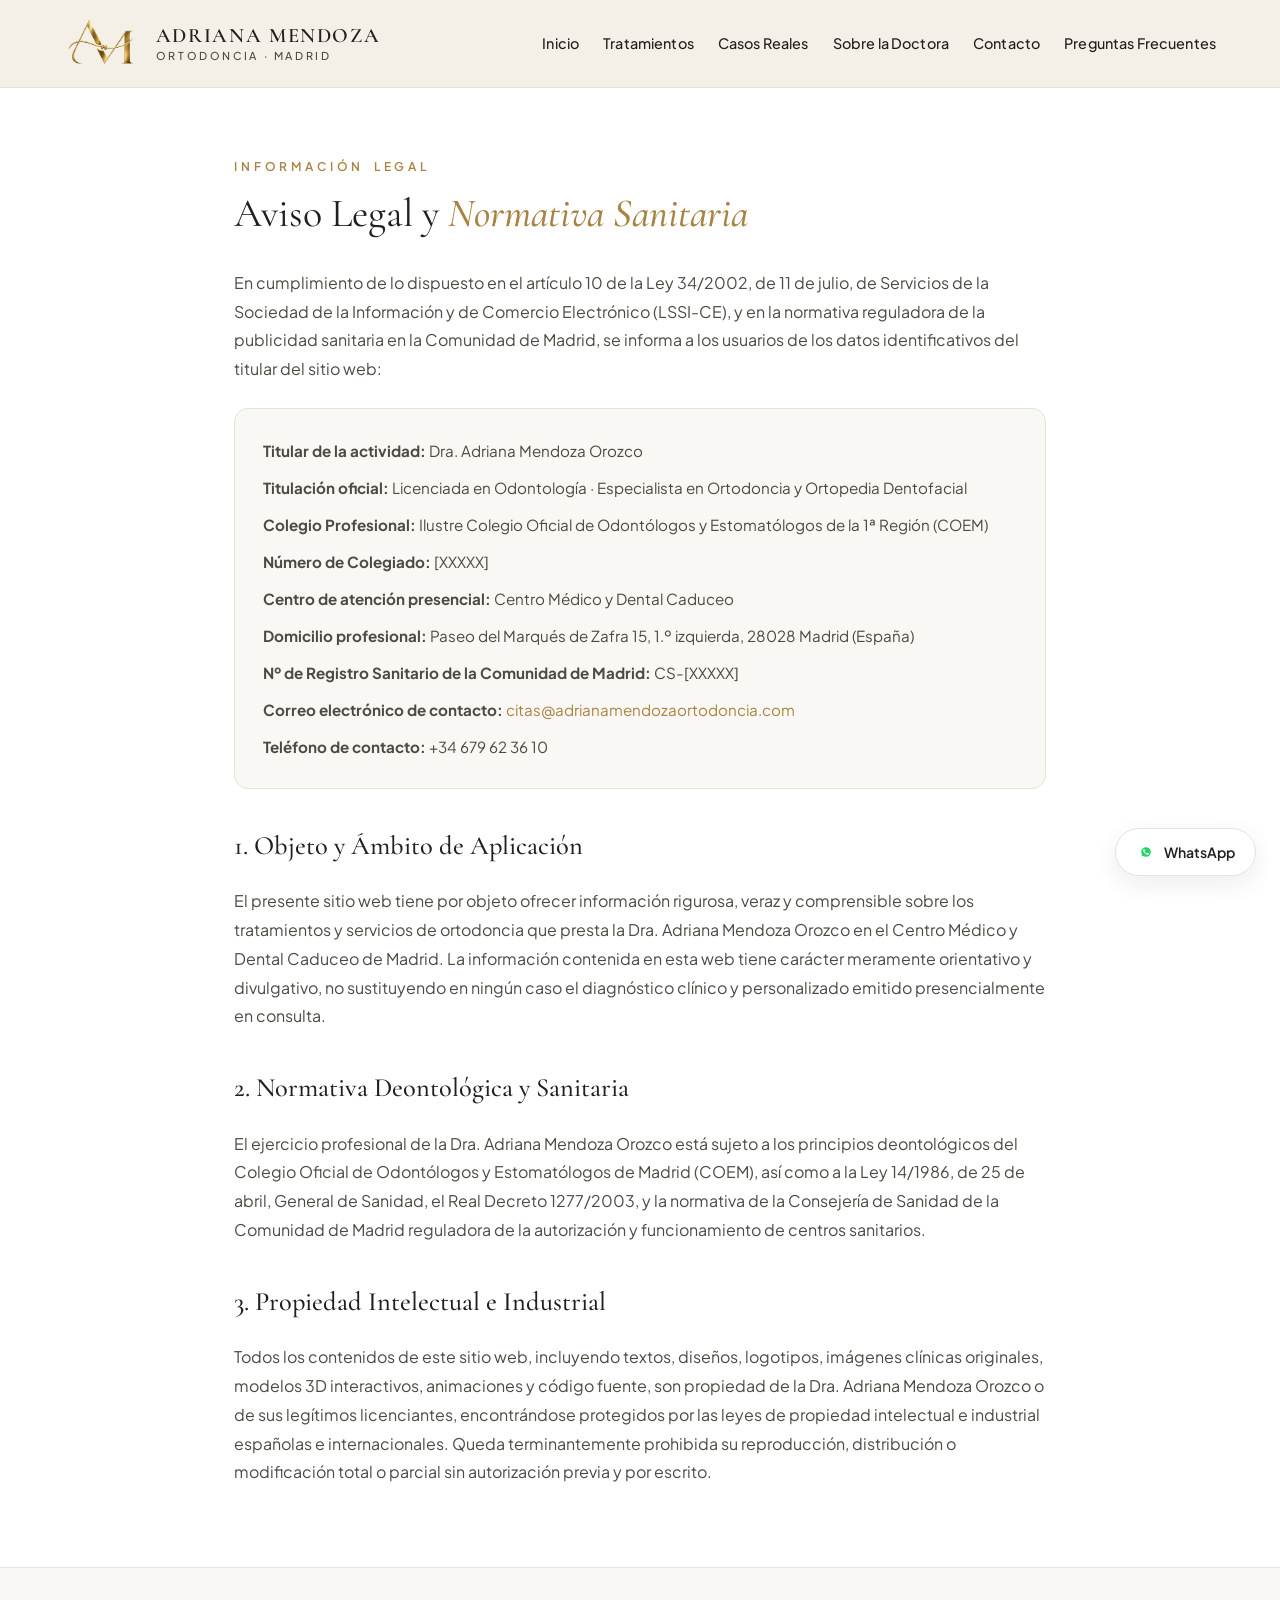
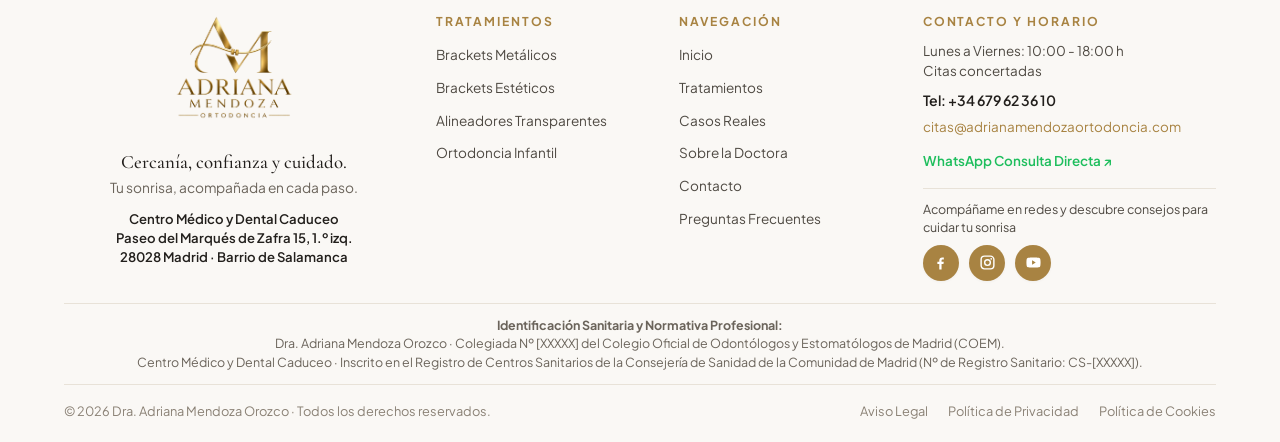
==== commit 4c69ceef: "Update aviso-legal.html" ====
--- a/aviso-legal.html
+++ b/aviso-legal.html
@@ -103,84 +103,8 @@
     </div>
   </main>
 
-  <!-- ========================================================================
-       Pie de Página (Footer)
-       ======================================================================== -->
-  <footer class="site-footer">
-    <div class="container">
-      <div class="footer-grid-refined">
-
-        <div>
-          <img src="img/logo.png" alt="Dra. Adriana Mendoza Orozco" class="footer-large-logo">
-          <p class="footer-headline">Cercanía, confianza y cuidado.</p>
-          <p class="footer-subheadline">Tu sonrisa, acompañada en cada paso.</p>
-          <div class="footer-address">
-            Centro Médico y Dental Caduceo<br>
-            Paseo del Marqués de Zafra 15, 1.º izq.<br>
-            28028 Madrid · Barrio de Salamanca
-          </div>
-        </div>
-
-        <div>
-          <h4 class="footer-heading">Tratamientos</h4>
-          <ul class="footer-nav-list">
-            <li><a href="tratamientos.html#brackets-metalicos">Brackets Metálicos</a></li>
-            <li><a href="tratamientos.html#brackets">Brackets Estéticos</a></li>
-            <li><a href="tratamientos.html#alineadores">Alineadores Transparentes</a></li>
-            <li><a href="tratamientos.html#infantil">Ortodoncia Infantil</a></li>
-          </ul>
-        </div>
-
-        <div>
-          <h4 class="footer-heading">Navegación</h4>
-          <ul class="footer-nav-list">
-            <li><a href="index.html">Inicio</a></li>
-            <li><a href="tratamientos.html">Tratamientos</a></li>
-            <li><a href="casos-reales.html">Casos Reales</a></li>
-            <li><a href="sobre-la-doctora.html">Sobre la Doctora</a></li>
-            <li><a href="contacto.html">Contacto</a></li>
-            <li><a href="preguntas-frecuentes.html">Preguntas Frecuentes</a></li>
-          </ul>
-        </div>
-
-        <div>
-          <h4 class="footer-heading">Contacto y Horario</h4>
-          <p style="font-size: 0.85rem; line-height: 1.6; margin-bottom: 0.75rem;">
-            Lunes a Viernes: 10:00 - 18:00 h<br>
-            Citas concertadas
-          </p>
-          <p style="font-size: 0.9rem; font-weight: 600; color: var(--color-text-main); margin-bottom: 0.35rem;">
-            Tel: +34 679 62 36 10
-          </p>
-          <p style="font-size: 0.85rem; color: var(--color-gold); margin-bottom: 0.75rem;">
-            citas@adrianamendozaortodoncia.com
-          </p>
-          <a href="https://wa.me/34679623610" target="_blank" rel="noopener noreferrer" class="link-arrow" style="font-size: 0.85rem; color: #1EBE5D;">
-            WhatsApp Consulta Directa ↗
-          </a>
-        </div>
-
-      </div>
-
-      <!-- Mandatory Sanitary Notice in Madrid -->
-      <div class="footer-sanitary-box">
-        <strong>Identificación Sanitaria y Normativa Profesional:</strong><br>
-        Dra. Adriana Mendoza Orozco · Colegiada Nº [XXXXX] del Colegio Oficial de Odontólogos y Estomatólogos de Madrid (COEM).<br>
-        Centro Médico y Dental Caduceo · Inscrito en el Registro de Centros Sanitarios de la Consejería de Sanidad de la Comunidad de Madrid (Nº de Registro Sanitario: CS-[XXXXX]).
-      </div>
-
-      <div class="footer-bottom">
-        <div>
-          © 2026 Dra. Adriana Mendoza Orozco · Todos los derechos reservados.
-        </div>
-        <div class="footer-legal-links">
-          <a href="aviso-legal.html">Aviso Legal</a>
-          <a href="politica-privacidad.html">Política de Privacidad</a>
-          <a href="politica-cookies.html">Política de Cookies</a>
-        </div>
-      </div>
-    </div>
-  </footer>
+  <!-- Pie de página común cargado dinámicamente desde footer.html -->
+  <div id="footer-placeholder"></div>
 
   <!-- Floating Desktop WhatsApp Button -->
   <a href="https://wa.me/34679623610" target="_blank" rel="noopener noreferrer" class="floating-whatsapp-btn" aria-label="Escríbenos por WhatsApp">
--- a/css/main.css
+++ b/css/main.css
@@ -99,6 +99,14 @@
   transition: var(--transition-fast);
 }
 
+/* Responsive Break Helpers */
+.br-mobile { display: none; }
+.br-all { display: inline; }
+
+@media (max-width: 768px) {
+  .br-mobile { display: inline; }
+}
+
 /* Containers */
 .container {
   width: 100%;
@@ -152,7 +160,7 @@
   color: var(--color-gold);
 }
 
-/* 1ra parte (título): Plus Jakarta Sans, 12px, espaciado controlado sin partir palabras */
+/* 1ra parte (título): Plus Jakarta Sans, 12px */
 .overline,
 .tp-eyebrow {
   font-family: var(--font-sans);
@@ -168,7 +176,7 @@
   max-width: 100%;
 }
 
-/* 2da parte (slogan): Cormorant Garamond, 40px, 48px, 0px, #221F1C / #A88342 */
+/* 2da parte (slogan): Cormorant Garamond, 40px, 48px */
 .h2-title,
 .tp-title {
   font-family: var(--font-serif);
@@ -185,7 +193,7 @@
   color: #A88342;
 }
 
-/* 3ra parte (sub-título): Plus Jakarta Sans, 17px, 29.4px, 0px, #4E4942 */
+/* 3ra parte (sub-título): Plus Jakarta Sans, 17px, 29.4px */
 .lead-text,
 .tp-subtitle {
   font-family: var(--font-sans);
@@ -231,6 +239,39 @@
 
 @media (max-width: 768px) {
   .h3-title { font-size: 1.45rem; }
+}
+
+/* Specific Responsive Text Helpers (PC & Móvil) */
+.justify-desktop-mobile {
+  text-align: justify;
+  text-align-last: left;
+}
+
+@media (max-width: 768px) {
+  .lead-text.lead-mobile-13,
+  .lead-mobile-13 {
+    font-size: 13px;
+    line-height: 22px;
+  }
+  .text-mobile-13 {
+    font-size: 13px !important;
+    line-height: 1.65 !important;
+  }
+  .text-mobile-11 {
+    font-size: 11px !important;
+  }
+  .justify-mobile {
+    text-align: justify;
+    text-align-last: left;
+  }
+  .h2-title.doctor-name-single-mobile {
+    white-space: nowrap;
+    font-size: clamp(1.38rem, 6.2vw, 2.2rem);
+  }
+  .h3-title.pub-title-mobile-18 {
+    font-size: 18px !important;
+    line-height: 1.3;
+  }
 }
 
 /* ==========================================================================
@@ -316,6 +357,30 @@
 .link-arrow:hover {
   color: var(--color-gold);
   gap: 0.65rem;
+}
+
+/* FAQ Equal-Width Centered Buttons (PC & Móvil) */
+.faq-cta-buttons {
+  display: inline-grid;
+  grid-template-columns: 1fr 1fr;
+  gap: 1rem;
+  max-width: 100%;
+  margin: 0 auto;
+}
+
+.faq-cta-buttons .btn {
+  width: 100%;
+  white-space: nowrap;
+}
+
+@media (max-width: 600px) {
+  .faq-cta-buttons {
+    display: grid;
+    grid-template-columns: 1fr;
+    width: fit-content;
+    max-width: 100%;
+    margin: 0 auto;
+  }
 }
 
 /* ==========================================================================
@@ -524,9 +589,9 @@
   letter-spacing: 0.02em;
   color: var(--color-text-main);
   text-align: center;
-  margin-bottom: 1.25rem;
+  margin-bottom: 0.7rem;
   position: relative;
-  padding-bottom: 0.85rem;
+  padding-bottom: 0.55rem;
 }
 
 .hero-seo-h1::after {
@@ -535,14 +600,15 @@
   width: 64px;
   height: 1.5px;
   background-color: var(--color-gold);
-  margin: 0.7rem auto 0;
+  margin: 0.5rem auto 0;
   opacity: 0.75;
 }
 
+/* PC: +30% más grande (273px -> 355px) aprovechando el espacio vertical */
 .hero-brand-emblem {
-  width: 273px;
+  width: 355px;
   height: auto;
-  margin: 0 auto 1.6rem;
+  margin: 0 auto 0.95rem;
   filter: drop-shadow(0 2px 8px rgba(168, 131, 66, 0.12));
 }
 
@@ -552,16 +618,19 @@
   font-weight: 400;
   line-height: 1.15;
   color: var(--color-text-main);
+  text-align: center;
   margin-bottom: 0.55rem;
   letter-spacing: -0.01em;
 }
 
+/* PC: +2 puntos más grande y centrado */
 .hero-subtitle-single {
   font-family: var(--font-serif);
-  font-size: clamp(1.4rem, 2.2vw, 1.85rem);
+  font-size: clamp(1.57rem, 2.38vw, 2.02rem);
   font-weight: 400;
   line-height: 1.25;
   color: var(--color-text-main);
+  text-align: center;
   margin-bottom: 1.35rem;
   white-space: nowrap;
   letter-spacing: 0.005em;
@@ -577,13 +646,20 @@
   margin-bottom: 2rem;
 }
 
+/* PC: Botones centrados y del mismo ancho */
 .hero-buttons {
-  display: flex;
-  align-items: center;
+  display: grid;
+  grid-template-columns: 1fr 1fr;
   gap: 1.15rem;
-  margin-top: auto;
-  margin-bottom: 0;
-  flex-wrap: wrap;
+  align-self: center;
+  width: fit-content;
+  max-width: 100%;
+  margin: auto auto 0;
+}
+
+.hero-buttons .btn {
+  width: 100%;
+  white-space: nowrap;
 }
 
 .hero-image-wrap {
@@ -646,7 +722,7 @@
     gap: 2.5rem;
   }
   .hero-brand-emblem {
-    width: 234px;
+    width: 304px;
   }
 }
 
@@ -670,36 +746,57 @@
   }
 }
 
+@media (max-width: 768px) {
+  /* Punto 1 Móvil: quitar espacio antes y después del logo */
+  .hero-seo-h1 {
+    margin-bottom: 0.35rem;
+    padding-bottom: 0.45rem;
+  }
+  .hero-seo-h1::after {
+    margin: 0.4rem auto 0;
+  }
+  .hero-brand-emblem {
+    width: 215px;
+    margin: 0 auto 0.55rem;
+  }
+  /* Punto 2 Móvil: centrado, negrita, lo más grande posible en 1 sola línea */
+  .hero-h2-slogan {
+    text-align: center;
+    font-weight: 700;
+    white-space: nowrap;
+    font-size: clamp(1.12rem, 5.4vw, 1.85rem);
+  }
+  /* Punto 3 Móvil: centrado y siempre 1 sola línea */
+  .hero-subtitle-single {
+    text-align: center;
+    white-space: nowrap;
+    font-size: clamp(1.05rem, 5.1vw, 1.5rem);
+  }
+  /* Punto 4 Móvil: mismo tamaño, centrado en 2 líneas */
+  .hero-doctor-caption {
+    text-align: center;
+    font-size: clamp(1.05rem, 4.7vw, 1.22rem);
+  }
+}
+
 @media (max-width: 600px) {
   .hero-split {
     padding: 2.25rem 0 2.75rem;
   }
   .hero-seo-h1 {
     font-size: 1.38rem;
-    margin-bottom: 1rem;
   }
   .hero-brand-emblem {
     width: 202px;
-    margin-bottom: 1.25rem;
-  }
-  .hero-h2-slogan {
-    font-size: 1.95rem;
-  }
-  .hero-subtitle-single {
-    white-space: normal;
-    font-size: 1.32rem;
   }
   .hero-desc {
     font-size: 0.96rem;
     text-align: justify;
   }
   .hero-buttons {
-    flex-direction: column;
-    align-items: stretch;
+    grid-template-columns: 1fr;
+    width: 100%;
     gap: 0.85rem;
-  }
-  .hero-buttons .btn {
-    width: 100%;
   }
   .hero-location-pin {
     font-size: 0.8rem;
@@ -1118,6 +1215,15 @@
   word-break: break-word;
 }
 
+@media (max-width: 768px) {
+  .contact-email-link {
+    white-space: nowrap;
+    word-break: normal;
+    font-size: clamp(0.7rem, 3.45vw, 0.96rem);
+    display: inline-block;
+  }
+}
+
 .contact-clinic-box {
   background: var(--color-bg-warm);
   border: 1px solid var(--color-border);
@@ -1143,6 +1249,31 @@
 }
 
 .form-group { margin-bottom: 1.35rem; }
+
+/* Punto 28: Alinear cuadros desplegables izquierda/derecha en PC */
+.form-row-2col {
+  display: grid;
+  grid-template-columns: 1fr 1fr;
+  gap: 1rem;
+  align-items: end;
+}
+
+.form-row-2col .form-group {
+  display: flex;
+  flex-direction: column;
+  justify-content: flex-end;
+  height: 100%;
+}
+
+@media (max-width: 560px) {
+  .form-row-2col {
+    grid-template-columns: 1fr;
+    gap: 0;
+  }
+  .form-row-2col .form-group {
+    height: auto;
+  }
+}
 
 .form-label {
   display: block;
@@ -1306,103 +1437,170 @@
 }
 
 /* ==========================================================================
-   Bloque 7: Footer (#FAF8F5 · Compacto, Equilibrado y con Logo 2)
+   Bloque 7: Footer (#FAF8F5 · Compacto, Equilibrado, Redes Sociales y Móvil 2 Columnas)
    ========================================================================== */
 .site-footer {
   background-color: var(--color-bg-warm);
   border-top: 1px solid var(--color-border);
-  padding: 2.75rem 0 1.75rem;
+  padding: 2rem 0 1.25rem;
   color: var(--color-text-body);
 }
 
 .footer-grid-refined {
   display: grid;
-  grid-template-columns: 1.45fr 1fr 1fr 1.15fr;
-  gap: 2.25rem;
+  grid-template-columns: 1.45fr 0.9fr 0.9fr 1.25fr;
+  gap: 2rem;
   align-items: start;
-  margin-bottom: 2rem;
-}
-
-@media (max-width: 900px) {
-  .footer-grid-refined {
-    grid-template-columns: 1fr 1fr;
-    gap: 1.75rem 2rem;
-  }
-}
-
-@media (max-width: 600px) {
-  .site-footer {
-    padding: 2.25rem 0 1.5rem;
-  }
-  .footer-grid-refined {
-    grid-template-columns: 1fr;
-    gap: 1.5rem;
-    margin-bottom: 1.5rem;
-  }
+  margin-bottom: 1.35rem;
+}
+
+.footer-brand-col {
+  display: flex;
+  flex-direction: column;
+  align-items: center;
+  text-align: center;
 }
 
 .footer-large-logo {
-  width: 175px;
+  width: 145px;
   height: auto;
-  margin-bottom: 0.85rem;
+  margin: 0 auto 0.55rem;
 }
 
 .footer-headline {
   font-family: var(--font-serif);
-  font-size: 1.25rem;
+  font-size: 1.18rem;
   font-weight: 500;
   color: var(--color-text-main);
-  margin-bottom: 0.2rem;
+  margin-bottom: 0.15rem;
   line-height: 1.25;
 }
 
 .footer-subheadline {
-  font-size: 0.9rem;
+  font-size: 0.86rem;
   color: var(--color-text-muted);
-  margin-bottom: 0.85rem;
+  margin-bottom: 0.55rem;
 }
 
 .footer-address {
-  font-size: 0.84rem;
+  font-size: 0.82rem;
   color: var(--color-text-main);
   font-weight: 600;
-  line-height: 1.5;
+  line-height: 1.45;
+  text-align: center;
+}
+
+.footer-links-col,
+.footer-contact-col {
+  padding-top: 0.65rem;
 }
 
 .footer-heading {
-  font-size: 0.78rem;
+  font-size: 0.76rem;
   font-weight: 700;
   text-transform: uppercase;
   letter-spacing: 0.16em;
   color: var(--color-gold);
-  margin-bottom: 0.8rem;
+  margin-bottom: 0.65rem;
 }
 
 .footer-nav-list {
   list-style: none;
   display: flex;
   flex-direction: column;
-  gap: 0.45rem;
+  gap: 0.4rem;
 }
 
 .footer-nav-list a {
-  font-size: 0.87rem;
+  font-size: 0.85rem;
   color: var(--color-text-body);
 }
 
 .footer-nav-list a:hover {
   color: var(--color-gold);
+}
+
+.footer-schedule {
+  font-size: 0.84rem;
+  line-height: 1.5;
+  margin-bottom: 0.5rem;
+}
+
+.footer-phone {
+  font-size: 0.88rem;
+  font-weight: 600;
+  color: var(--color-text-main);
+  margin-bottom: 0.25rem;
+}
+
+.footer-email {
+  font-size: 0.84rem;
+  color: var(--color-gold);
+  margin-bottom: 0.5rem;
+  word-break: break-word;
+}
+
+.footer-wa-link {
+  font-size: 0.84rem;
+  color: #1EBE5D;
+  margin-bottom: 0.75rem;
+}
+
+/* Redes Sociales en Footer */
+.footer-social-box {
+  border-top: 1px solid var(--color-border);
+  padding-top: 0.7rem;
+  margin-top: 0.25rem;
+}
+
+.footer-social-text {
+  font-size: 0.78rem;
+  line-height: 1.45;
+  color: var(--color-text-body);
+  margin-bottom: 0.55rem;
+}
+
+.footer-social-icons {
+  display: flex;
+  align-items: center;
+  gap: 0.65rem;
+}
+
+.footer-social-btn {
+  width: 36px;
+  height: 36px;
+  border-radius: 50%;
+  background-color: var(--color-gold);
+  color: #FFFFFF;
+  display: inline-flex;
+  align-items: center;
+  justify-content: center;
+  box-shadow: var(--shadow-xs);
+  transition: var(--transition-fast);
+}
+
+.footer-social-btn:hover {
+  background-color: var(--color-gold-hover);
+  color: #FFFFFF;
+  transform: translateY(-2px);
+  box-shadow: var(--shadow-gold);
+}
+
+.footer-social-btn svg {
+  width: 17px;
+  height: 17px;
+  fill: currentColor;
 }
 
 .footer-sanitary-box {
   border-top: 1px solid var(--color-border);
   border-bottom: 1px solid var(--color-border);
-  padding: 1rem 0;
-  margin-bottom: 1.25rem;
+  padding: 0.75rem 0;
+  margin-bottom: 1rem;
   text-align: center;
-  font-size: 0.8rem;
+  font-size: 0.78rem;
   color: var(--color-text-muted);
-  line-height: 1.55;
+  line-height: 1.5;
 }
 
 .footer-bottom {
@@ -1423,6 +1621,89 @@
 
 .footer-legal-links a:hover {
   color: var(--color-gold);
+}
+
+@media (max-width: 960px) and (min-width: 641px) {
+  .footer-grid-refined {
+    grid-template-columns: 1fr 1fr;
+    gap: 1.5rem 2rem;
+  }
+}
+
+@media (max-width: 640px) {
+  .site-footer {
+    padding: 1.75rem 0 1.25rem;
+  }
+  .footer-grid-refined {
+    grid-template-columns: 1fr 1fr;
+    gap: 1.25rem 1rem;
+    margin-bottom: 1.25rem;
+  }
+  .footer-brand-col {
+    grid-column: 1 / -1;
+    padding-bottom: 0.85rem;
+    border-bottom: 1px solid var(--color-border-subtle);
+  }
+  .footer-large-logo {
+    width: 125px;
+    margin-bottom: 0.4rem;
+  }
+  .footer-headline {
+    font-size: 1.12rem;
+  }
+  .footer-subheadline {
+    font-size: 0.82rem;
+    margin-bottom: 0.45rem;
+  }
+  .footer-address {
+    font-size: 0.78rem;
+  }
+  .footer-links-col {
+    padding-top: 0.15rem;
+  }
+  .footer-links-col .footer-heading {
+    font-size: 0.72rem;
+    letter-spacing: 0.12em;
+    margin-bottom: 0.5rem;
+  }
+  .footer-links-col .footer-nav-list {
+    gap: 0.35rem;
+  }
+  .footer-links-col .footer-nav-list a {
+    font-size: 0.82rem;
+  }
+  .footer-contact-col {
+    grid-column: 1 / -1;
+    text-align: center;
+    padding-top: 0.85rem;
+    border-top: 1px solid var(--color-border-subtle);
+  }
+  .footer-wa-link {
+    justify-content: center;
+  }
+  .footer-social-box {
+    border-top: none;
+    padding-top: 0.35rem;
+    margin-top: 0.15rem;
+  }
+  .footer-social-icons {
+    justify-content: center;
+  }
+  .footer-sanitary-box {
+    font-size: 0.72rem;
+    line-height: 1.45;
+    padding: 0.65rem 0;
+  }
+  .footer-bottom {
+    justify-content: center;
+    text-align: center;
+    font-size: 0.75rem;
+    gap: 0.5rem;
+  }
+  .footer-legal-links {
+    justify-content: center;
+    gap: 0.9rem;
+  }
 }
 
 /* Floating Desktop WhatsApp Button */
